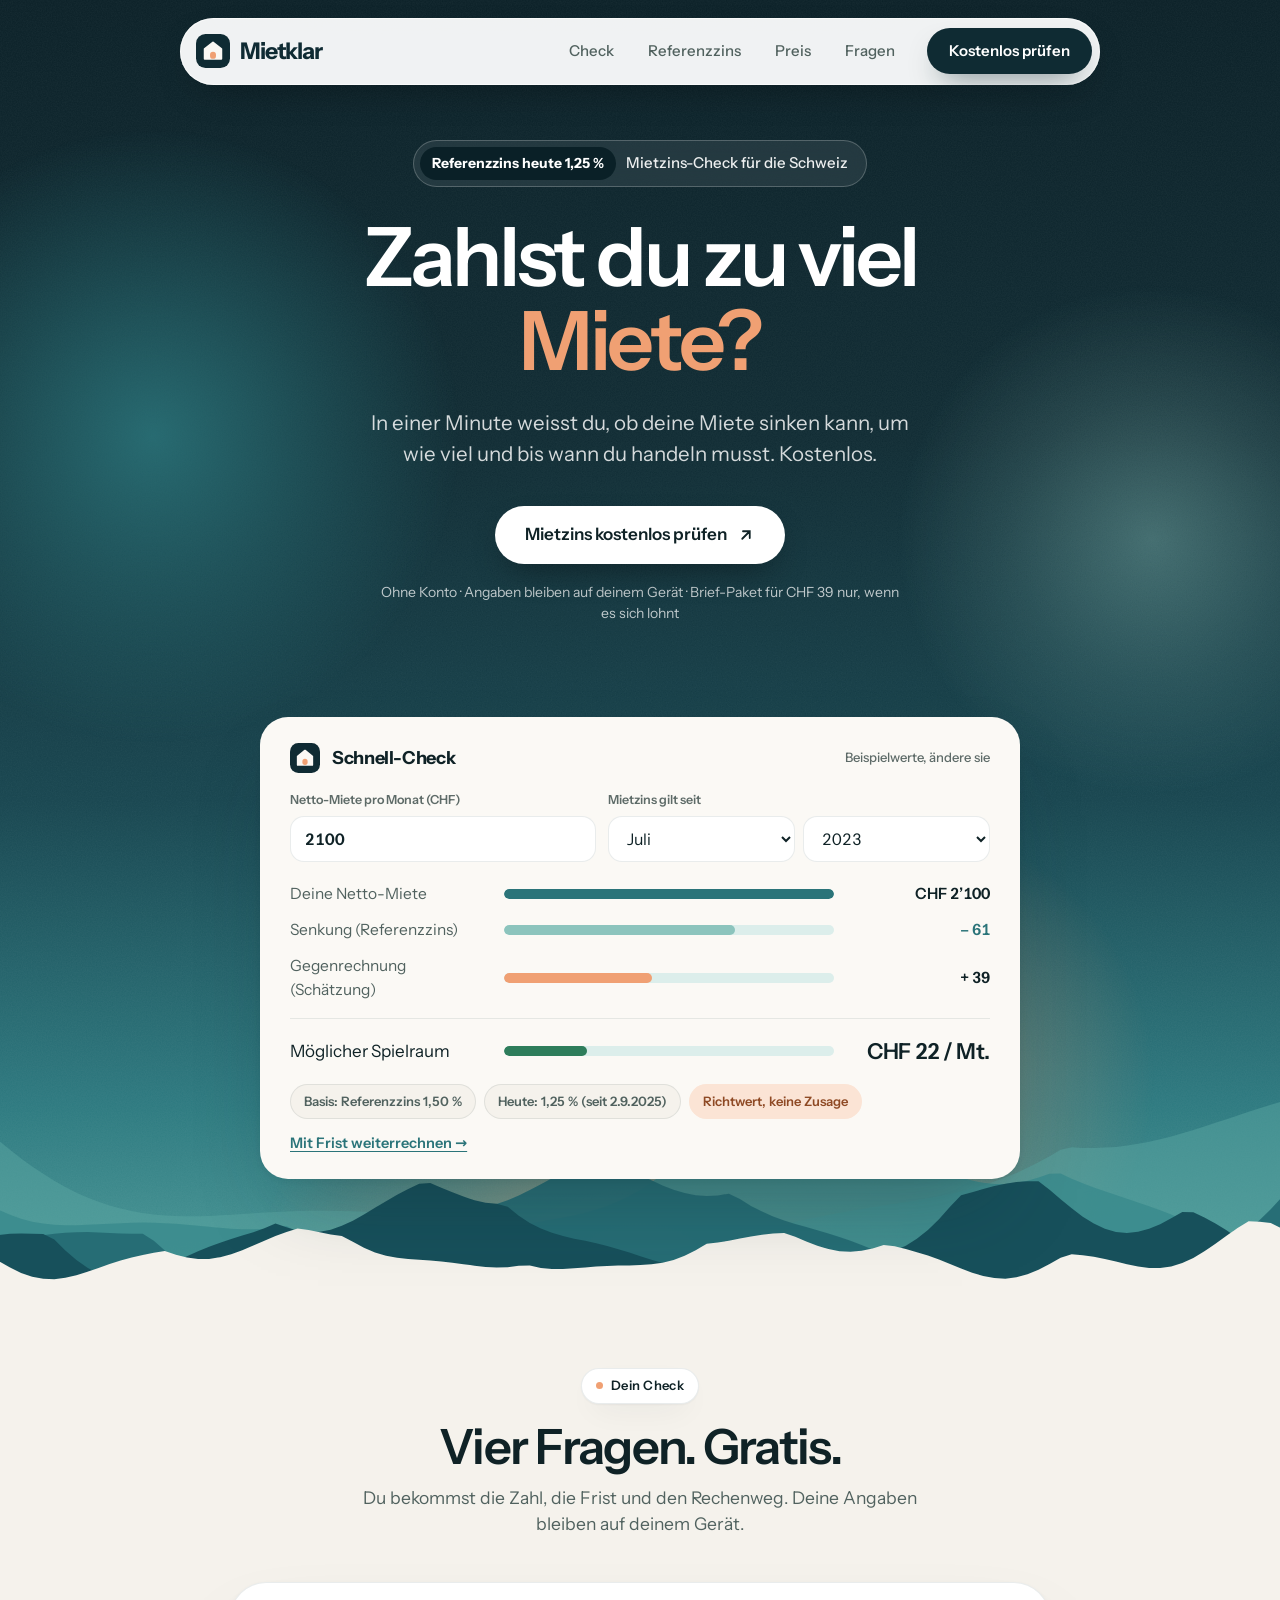
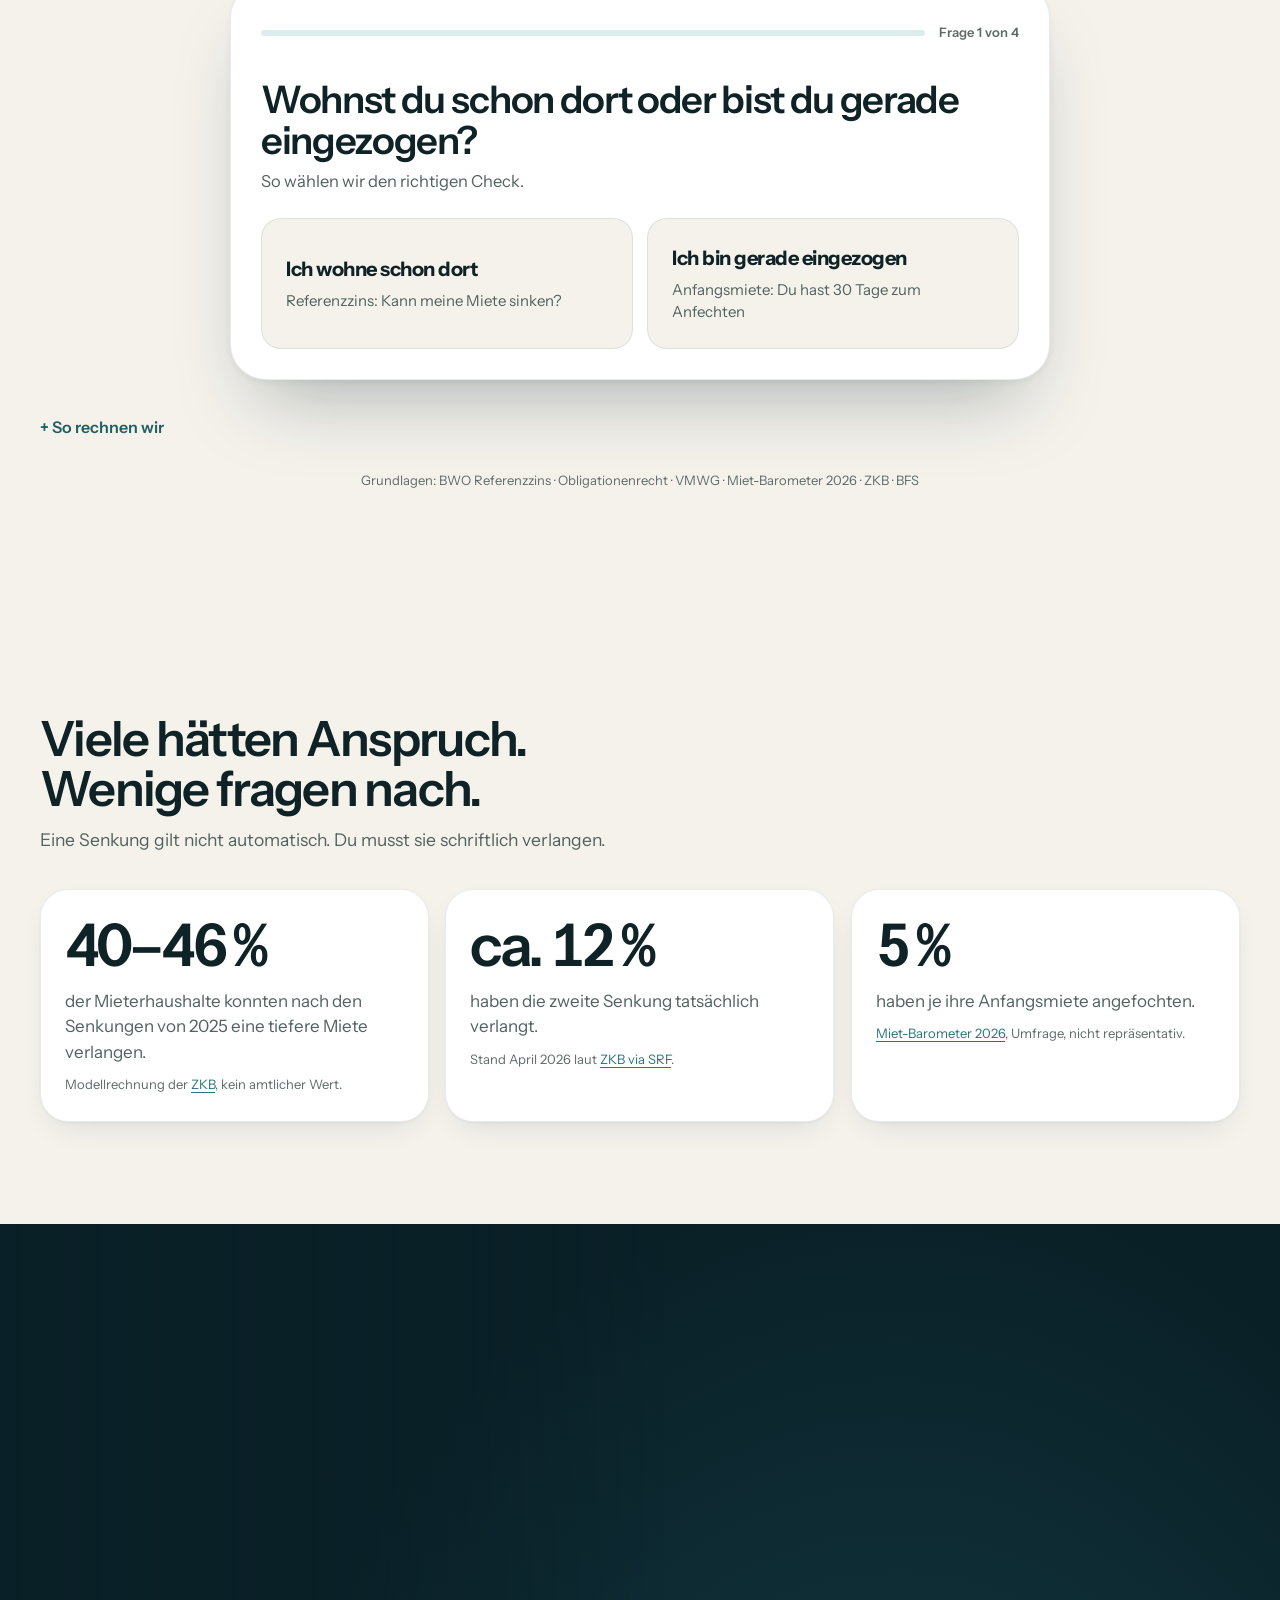
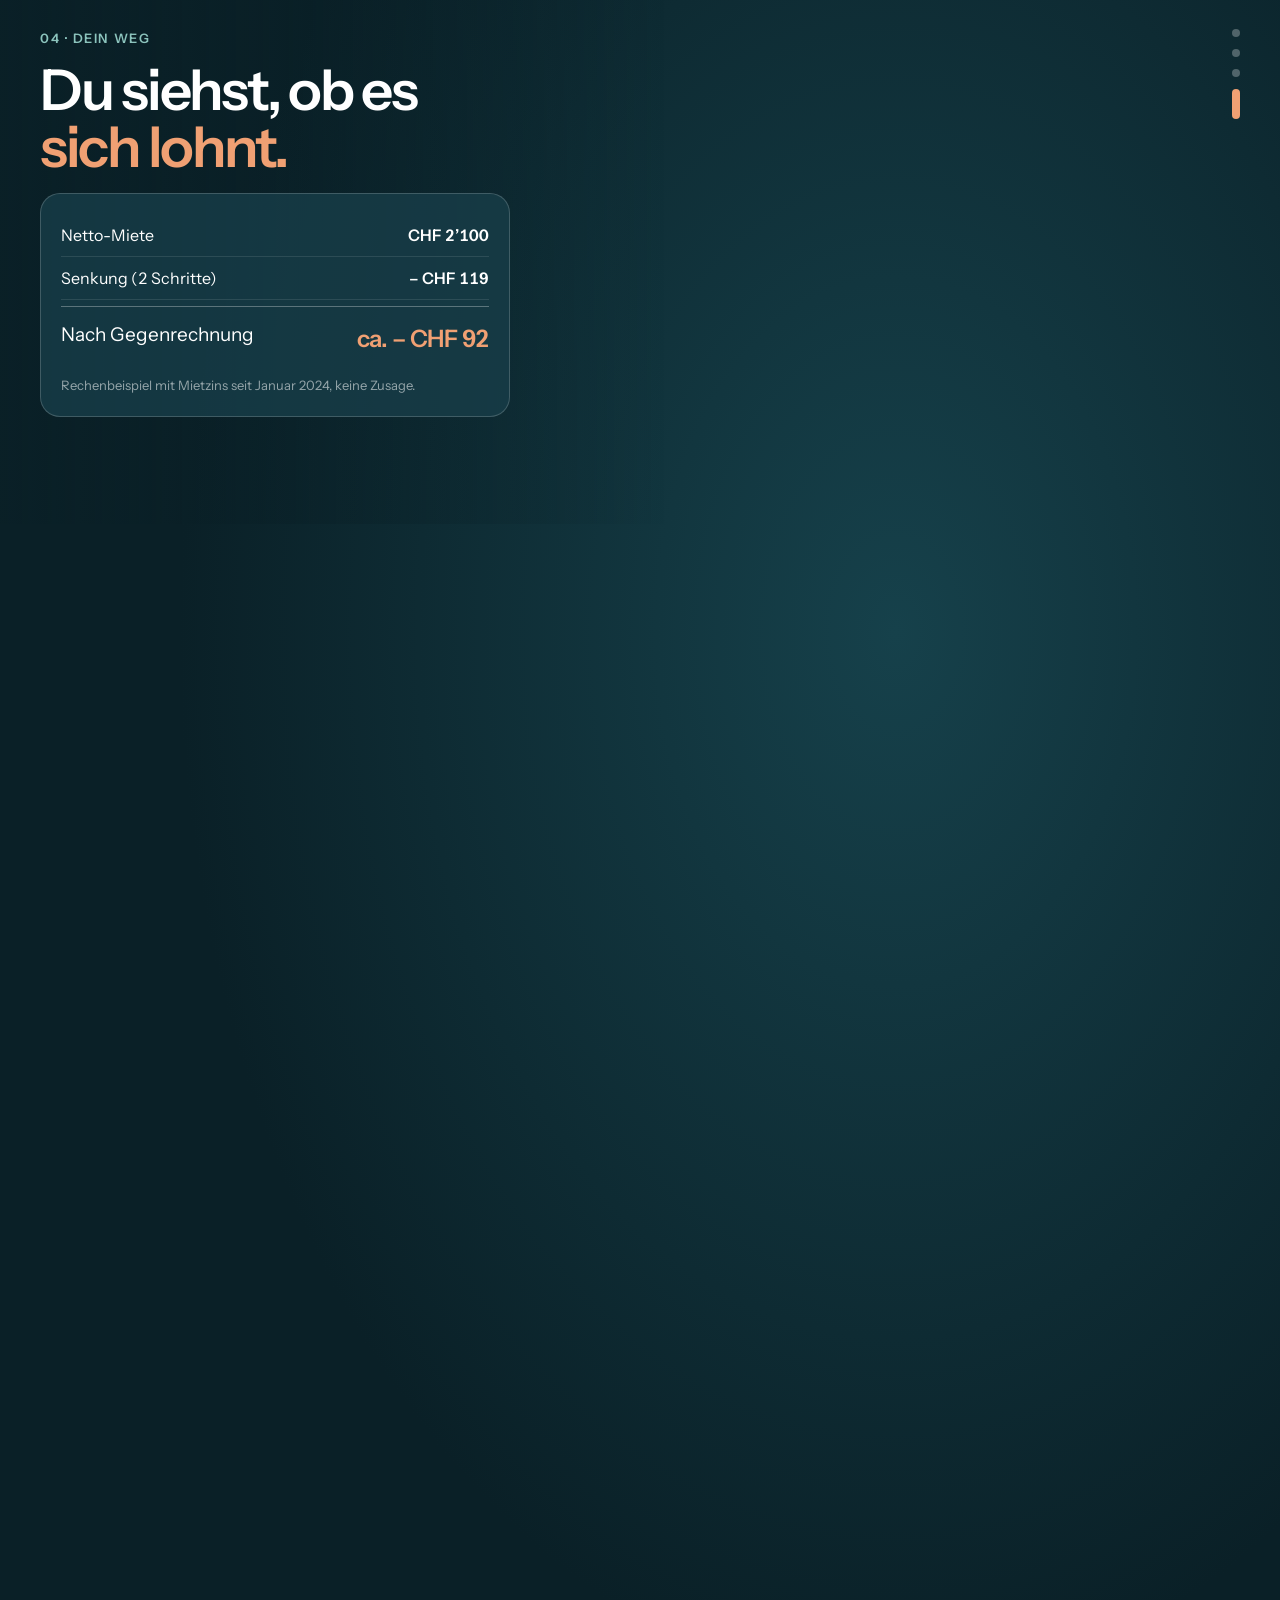
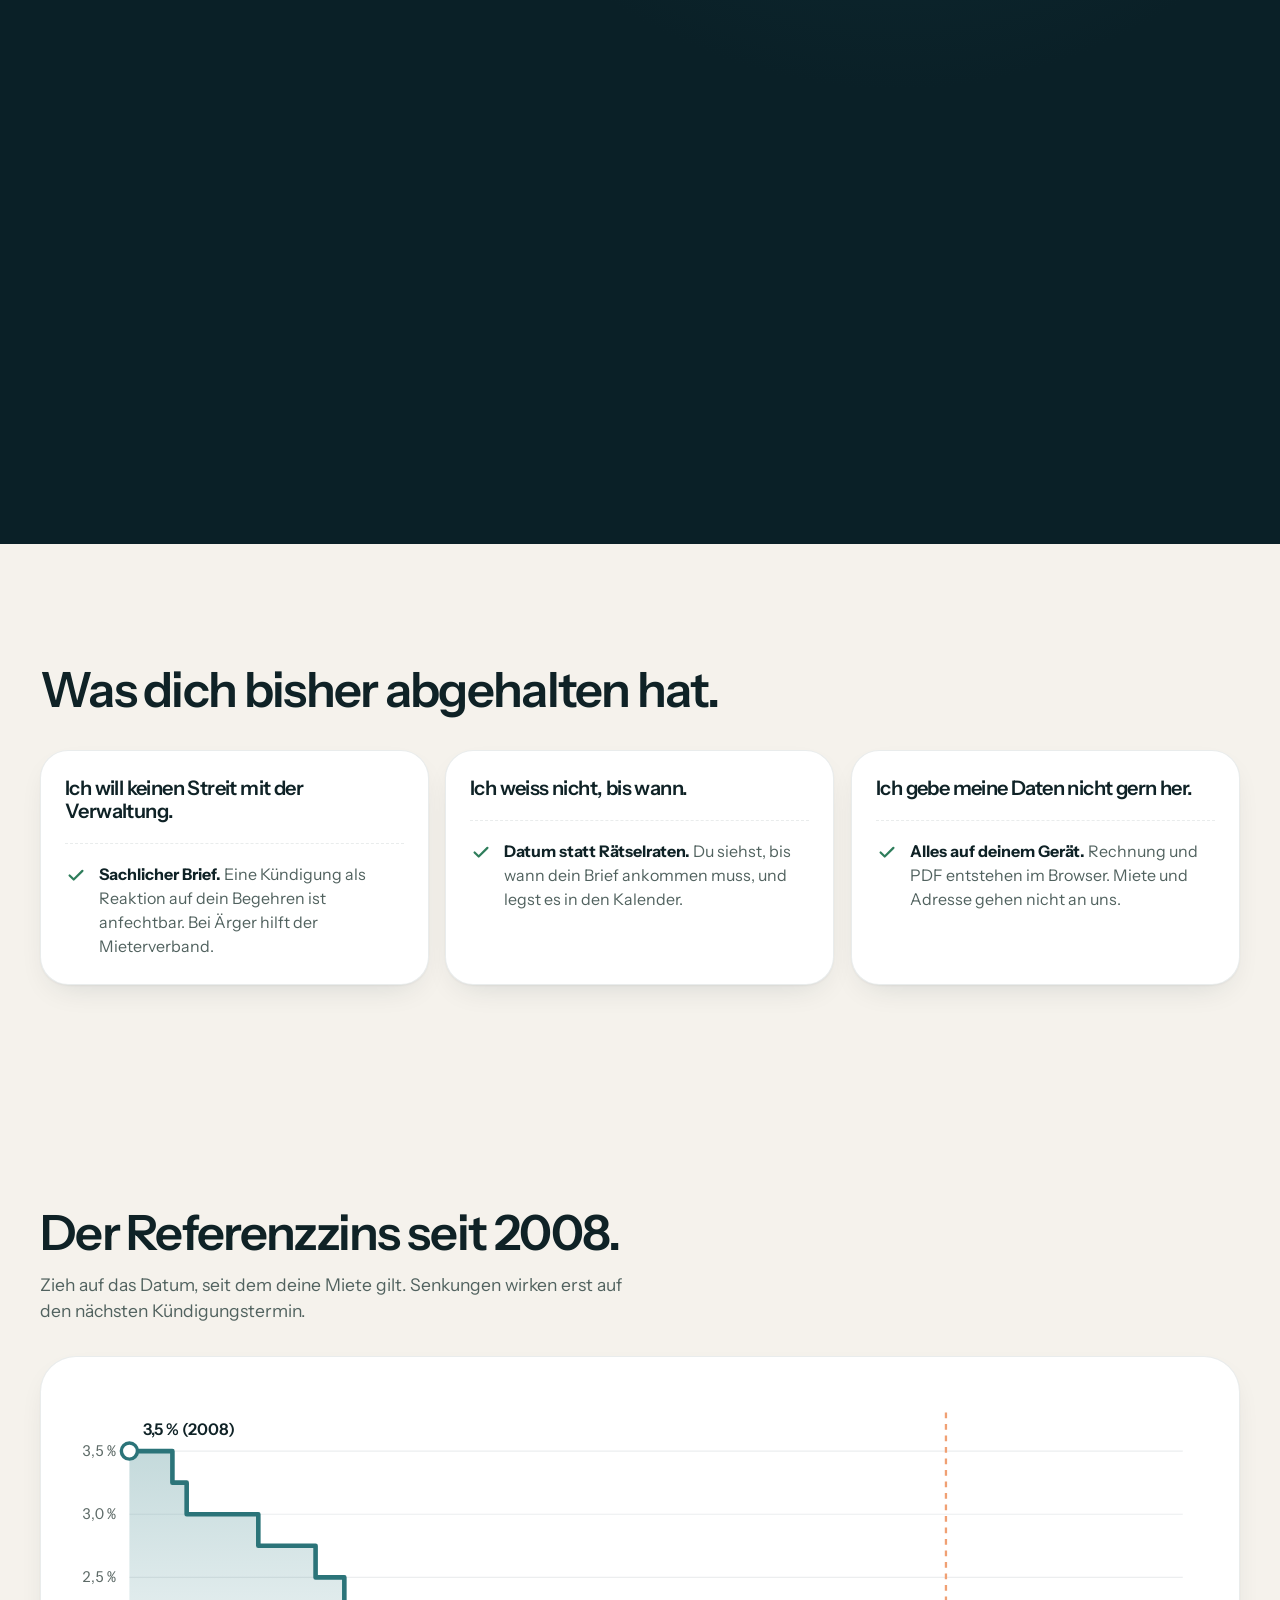
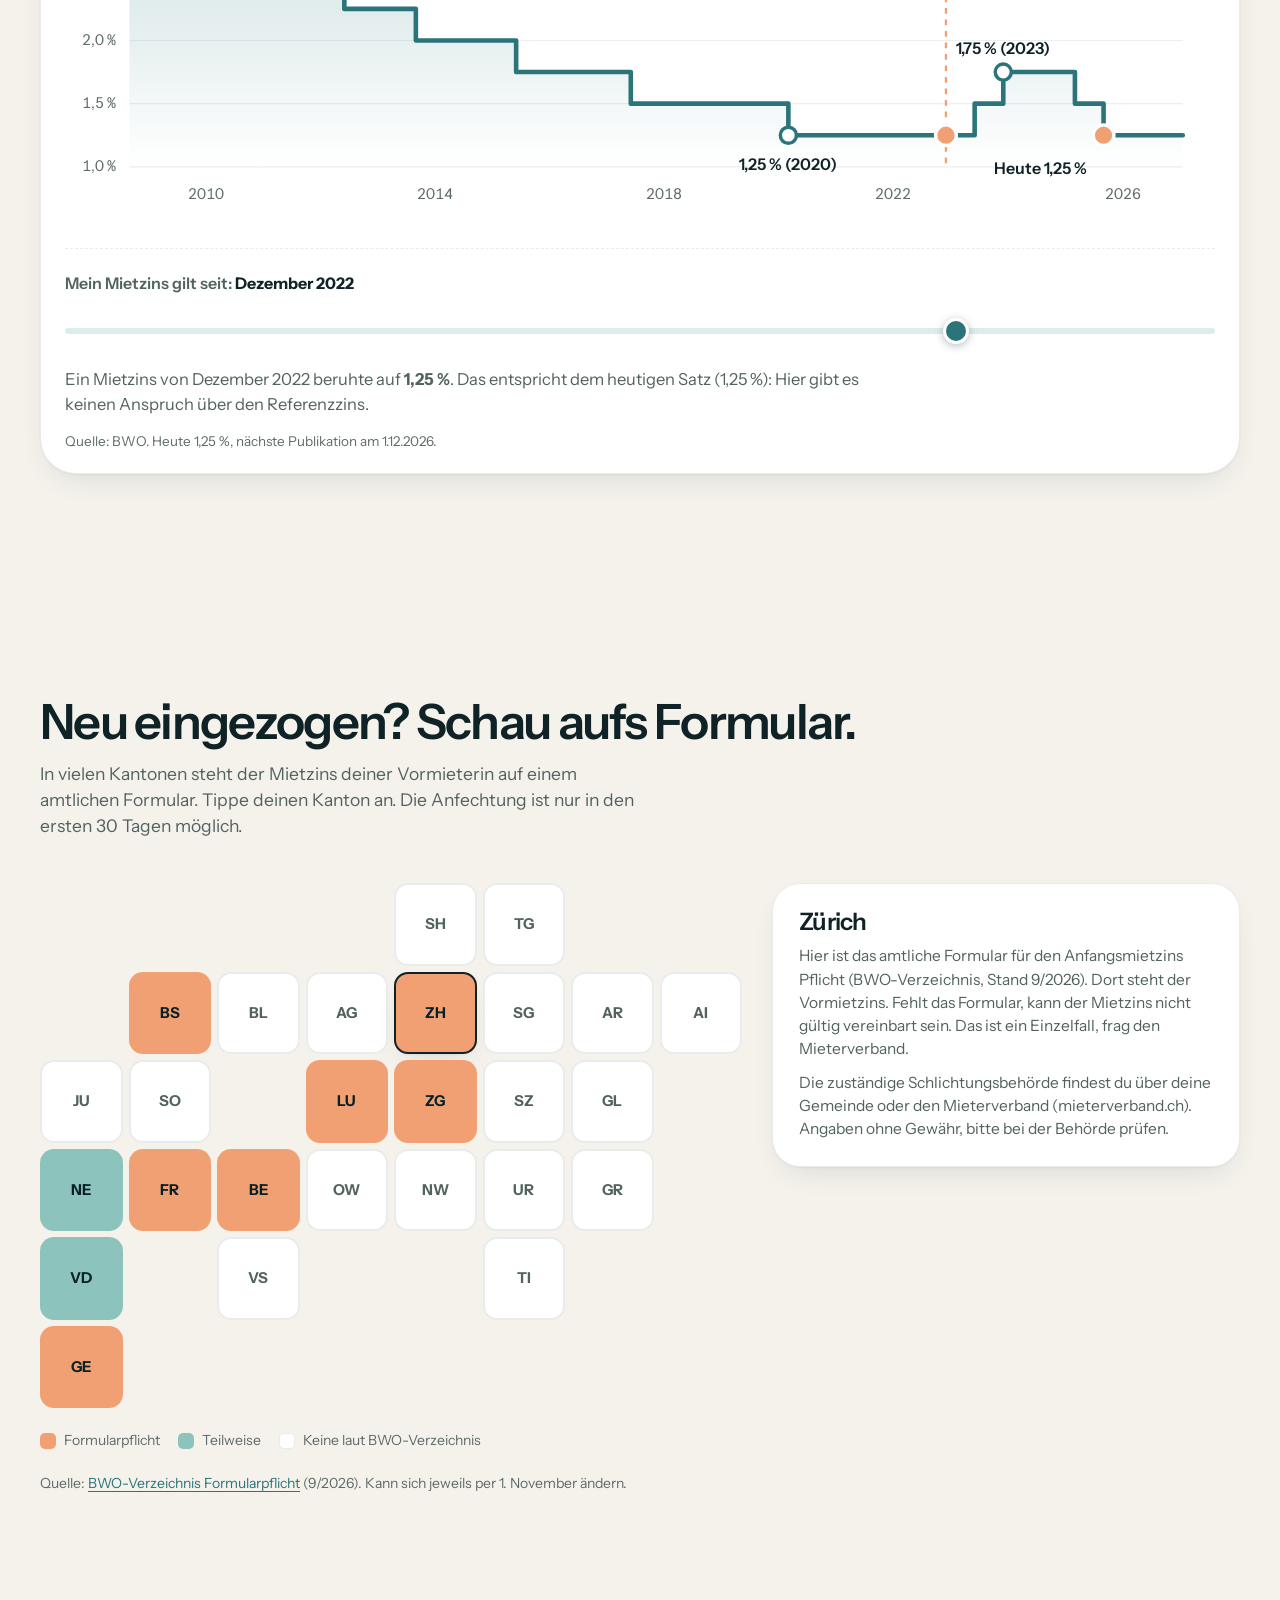
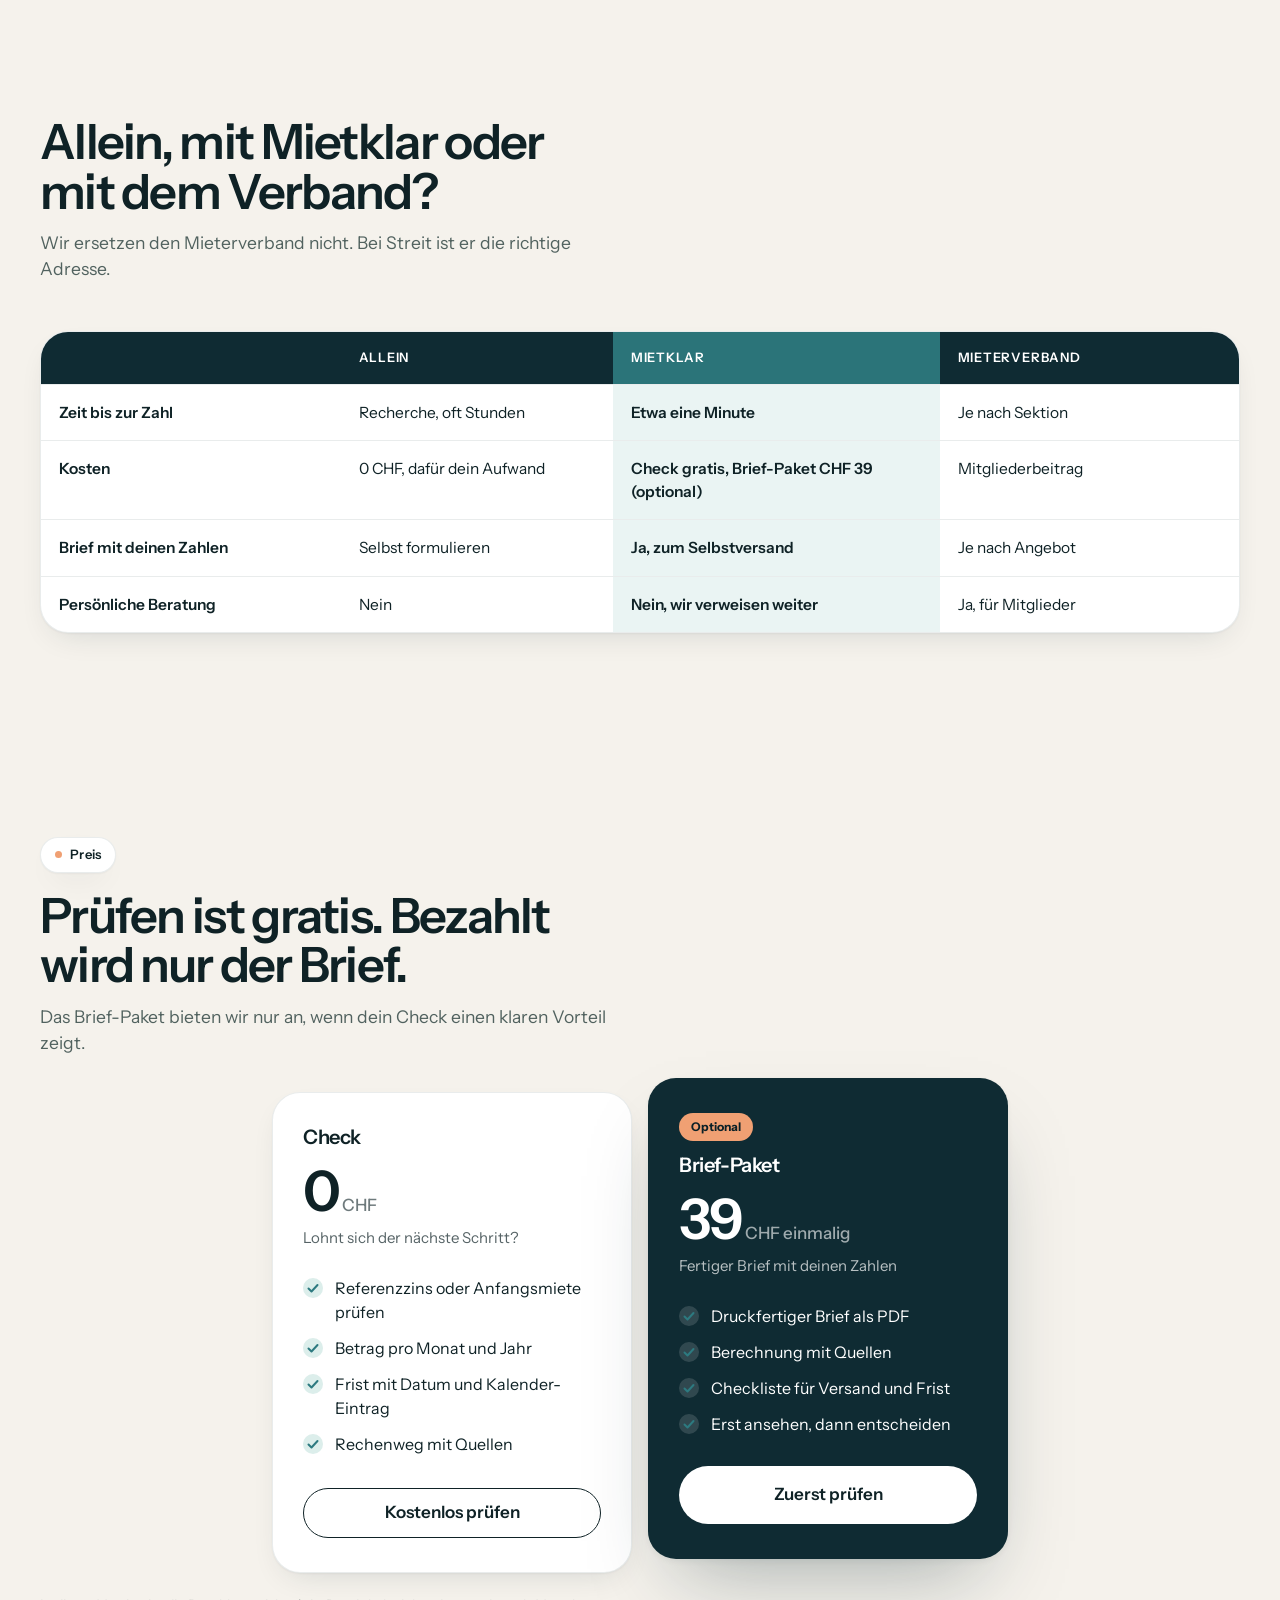
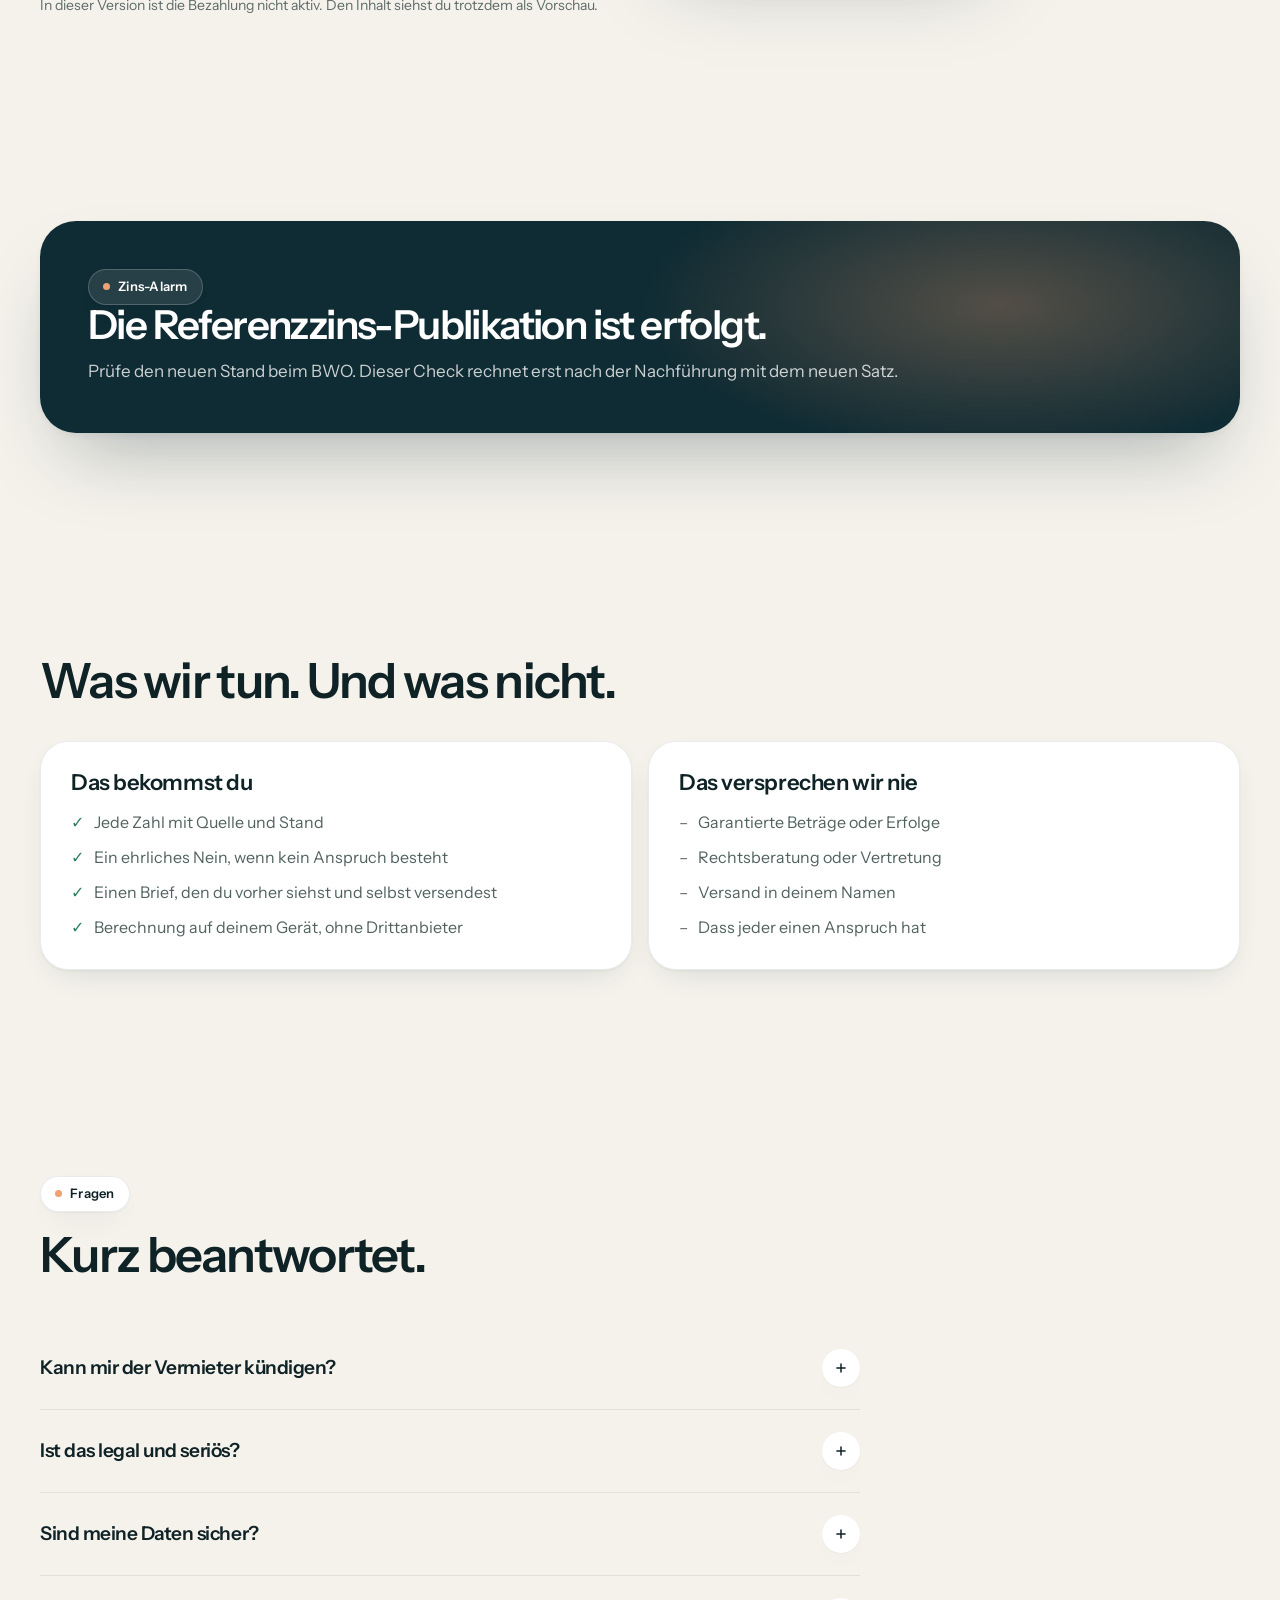
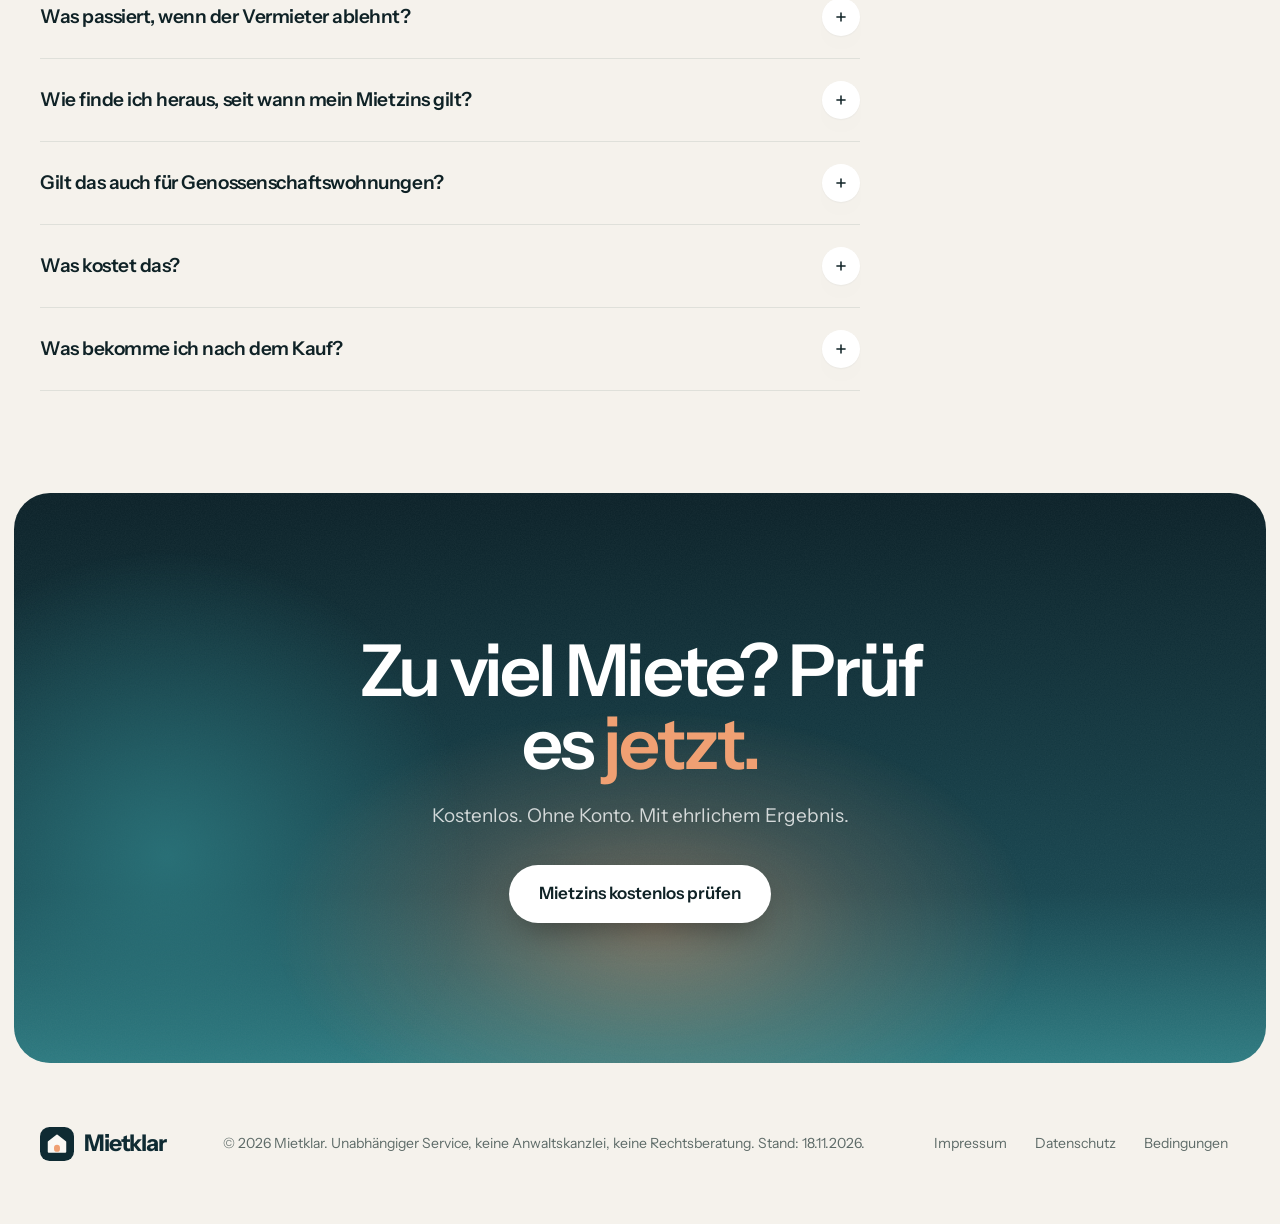
==== index.html @ a00e0dbb "Mietklar: Landingpage, Mietzins-Check und Brief-Paket (Sandbox) Öffentliche Vorschau über GitHub Pag" ====
<!doctype html>
<html lang="de-CH">
<head>
<meta charset="utf-8">
<meta name="viewport" content="width=device-width, initial-scale=1">
<title>Mietklar. Zahlst du zu viel Miete?</title>
<meta name="description" content="Mietklar prüft in Sekunden, ob du die Anfangsmiete anfechten oder bei sinkendem Referenzzins eine Senkung verlangen kannst. Mit gesetzlicher Frist, offenem Rechenweg und Briefvorlage. Ohne Konto, im Browser gerechnet.">
<meta name="theme-color" content="#0C242B">
<meta http-equiv="Content-Security-Policy" content="default-src 'self'; script-src 'self' 'unsafe-inline'; style-src 'self' 'unsafe-inline'; font-src 'self'; img-src 'self' data: blob:; connect-src 'self'; base-uri 'none'; form-action 'self'; object-src 'none'">
<meta name="referrer" content="no-referrer">
<meta name="robots" content="noindex">
<!-- noindex bis Impressum und juristische Freigabe stehen (docs/launch-blocker.md) -->

<meta property="og:type" content="website">
<meta property="og:locale" content="de_CH">
<meta property="og:title" content="Mietklar. Zahlst du zu viel Miete?">
<meta property="og:description" content="Mietklar prüft in Sekunden, ob du die Anfangsmiete anfechten oder bei sinkendem Referenzzins eine Senkung verlangen kannst. Mit gesetzlicher Frist, offenem Rechenweg und Briefvorlage. Ohne Konto, im Browser gerechnet.">
<!-- TODO Gründer: og:image (1200x630 PNG), og:url und canonical setzen, sobald die Domain feststeht -->
<meta name="twitter:card" content="summary_large_image">
<meta name="twitter:title" content="Mietklar. Zahlst du zu viel Miete?">
<meta name="twitter:description" content="Mietklar prüft in Sekunden, ob du die Anfangsmiete anfechten oder bei sinkendem Referenzzins eine Senkung verlangen kannst. Mit gesetzlicher Frist, offenem Rechenweg und Briefvorlage. Ohne Konto, im Browser gerechnet.">
<script type="application/ld+json">[{"@context": "https://schema.org", "@type": "FAQPage", "inLanguage": "de-CH", "mainEntity": [{"@type": "Question", "name": "Kann mir der Vermieter kündigen?", "acceptedAnswer": {"@type": "Answer", "text": "Eine Kündigung, weil du berechtigte Ansprüche geltend machst, ist anfechtbar (Art. 271a OR), und zwar innert 30 Tagen bei der Schlichtungsbehörde. Ganz ausschliessen kann das niemand. Wenn du unsicher bist, hilft der Mieterverband."}}, {"@type": "Question", "name": "Ist das legal und seriös?", "acceptedAnswer": {"@type": "Answer", "text": "Wir geben Information, Rechenhilfe und Briefvorlagen. Wir vertreten niemanden, versenden nichts und prüfen keinen Einzelfall. Das ist keine Rechtsberatung. Alle Werte sind Schätzungen, bei wichtigen Schritten hilft der Mieterverband oder ein Anwalt."}}, {"@type": "Question", "name": "Sind meine Daten sicher?", "acceptedAnswer": {"@type": "Answer", "text": "Die Berechnung und das PDF entstehen in deinem Browser. Miete, Daten und Adressen werden nicht an uns gesendet. Schrift und Skripte kommen von unserem eigenen Server, nicht von Drittanbietern. Beim Kauf erhält der Zahlungsanbieter nur Bestellnummer, Betrag und Produktname. Details stehen in der Datenschutzerklärung."}}, {"@type": "Question", "name": "Was passiert, wenn der Vermieter ablehnt?", "acceptedAnswer": {"@type": "Answer", "text": "Bei der Anfangsmiete rufst du innert 30 Tagen nach Mietantritt die Schlichtungsbehörde an. Beim Referenzzins hat der Vermieter 30 Tage zur Antwort. Lehnt er ab, stimmt er nur teilweise zu oder antwortet er nicht, hast du danach 30 Tage Zeit für die Schlichtungsbehörde (Art. 270a OR), insgesamt spätestens etwa 60 Tage ab Versand."}}, {"@type": "Question", "name": "Wie finde ich heraus, seit wann mein Mietzins gilt?", "acceptedAnswer": {"@type": "Answer", "text": "Im Mietvertrag steht der Mietbeginn. Wurde der Mietzins später geändert, zählt das Datum der Mitteilung über die Änderung. In ZH, BE, BS, ZG, LU, FR und GE steht der Anfangsmietzins auf dem amtlichen Formular. Die Verwaltung muss dir die letzte Änderung nennen können."}}, {"@type": "Question", "name": "Gilt das auch für Genossenschaftswohnungen?", "acceptedAnswer": {"@type": "Answer", "text": "Oft nicht. Bei Genossenschaften und gemeinnützigen Wohnungen gilt häufig die Kostenmiete, der Referenzzins-Mechanismus greift dort meist nicht. Prüfe Statuten und Mietvertrag."}}, {"@type": "Question", "name": "Was kostet das?", "acceptedAnswer": {"@type": "Answer", "text": "Der Check mit Betrag und Frist ist gratis. Das Brief-Paket kostet 39 CHF einmalig: druckfertiger Brief mit deinen Angaben, Berechnung und Checkliste als PDF. Wir bieten es nur an, wenn sich der Brief für dich lohnt, und du siehst den Inhalt vor dem Kauf."}}, {"@type": "Question", "name": "Was bekomme ich nach dem Kauf?", "acceptedAnswer": {"@type": "Answer", "text": "Ein PDF mit drei A4-Seiten: den druckfertigen Brief mit deinen Angaben, eine Berechnungsübersicht mit Quellen und eine Versand- und Fristencheckliste. Du kannst es sofort und später erneut herunterladen."}}]}, {"@context": "https://schema.org", "@type": "WebApplication", "name": "Mietklar", "applicationCategory": "UtilitiesApplication", "operatingSystem": "Web", "inLanguage": "de-CH", "description": "Mietklar prüft in Sekunden, ob du die Anfangsmiete anfechten oder bei sinkendem Referenzzins eine Senkung verlangen kannst. Mit gesetzlicher Frist, offenem Rechenweg und Briefvorlage. Ohne Konto, im Browser gerechnet.", "offers": [{"@type": "Offer", "name": "Mietzins-Check", "price": "0", "priceCurrency": "CHF"}, {"@type": "Offer", "name": "Brief-Paket (PDF)", "price": "39", "priceCurrency": "CHF"}]}, {"@context": "https://schema.org", "@type": "Organization", "name": "Mietklar"}]</script>
<link rel="preload" href="vendor/fonts/instrument-sans-latin-600-normal.woff2" as="font" type="font/woff2" crossorigin>
<link rel="icon" href="data:image/svg+xml,%3Csvg xmlns='http://www.w3.org/2000/svg' viewBox='0 0 160 160'%3E%3Crect width='160' height='160' rx='45' fill='%230F2B33'/%3E%3Cpath d='M80 40 L119 71 V117 H41 V71 Z' fill='%23FAF8F4' stroke='%23FAF8F4' stroke-width='9' stroke-linejoin='round'/%3E%3Crect x='66' y='84' width='28' height='33' rx='14' fill='%23F0A073'/%3E%3C/svg%3E">
<style>
@font-face{font-family:'Instrument Sans';font-style:normal;font-display:swap;font-weight:400;src:url(vendor/fonts/instrument-sans-latin-400-normal.woff2) format('woff2');unicode-range:U+0000-00FF,U+0131,U+0152-0153,U+02BB-02BC,U+02C6,U+02DA,U+02DC,U+0304,U+0308,U+0329,U+2000-206F,U+20AC,U+2122,U+2191,U+2193,U+2212,U+2215,U+FEFF,U+FFFD}
@font-face{font-family:'Instrument Sans';font-style:normal;font-display:swap;font-weight:400;src:url(vendor/fonts/instrument-sans-latin-ext-400-normal.woff2) format('woff2');unicode-range:U+0100-02BA,U+02BD-02C5,U+02C7-02CC,U+02CE-02D7,U+02DD-02FF,U+0304,U+0308,U+0329,U+1D00-1DBF,U+1E00-1E9F,U+1EF2-1EFF,U+2020,U+20A0-20AB,U+20AD-20C0,U+2113,U+2C60-2C7F,U+A720-A7FF}
@font-face{font-family:'Instrument Sans';font-style:normal;font-display:swap;font-weight:500;src:url(vendor/fonts/instrument-sans-latin-500-normal.woff2) format('woff2');unicode-range:U+0000-00FF,U+0131,U+0152-0153,U+02BB-02BC,U+02C6,U+02DA,U+02DC,U+0304,U+0308,U+0329,U+2000-206F,U+20AC,U+2122,U+2191,U+2193,U+2212,U+2215,U+FEFF,U+FFFD}
@font-face{font-family:'Instrument Sans';font-style:normal;font-display:swap;font-weight:500;src:url(vendor/fonts/instrument-sans-latin-ext-500-normal.woff2) format('woff2');unicode-range:U+0100-02BA,U+02BD-02C5,U+02C7-02CC,U+02CE-02D7,U+02DD-02FF,U+0304,U+0308,U+0329,U+1D00-1DBF,U+1E00-1E9F,U+1EF2-1EFF,U+2020,U+20A0-20AB,U+20AD-20C0,U+2113,U+2C60-2C7F,U+A720-A7FF}
@font-face{font-family:'Instrument Sans';font-style:normal;font-display:swap;font-weight:600;src:url(vendor/fonts/instrument-sans-latin-600-normal.woff2) format('woff2');unicode-range:U+0000-00FF,U+0131,U+0152-0153,U+02BB-02BC,U+02C6,U+02DA,U+02DC,U+0304,U+0308,U+0329,U+2000-206F,U+20AC,U+2122,U+2191,U+2193,U+2212,U+2215,U+FEFF,U+FFFD}
@font-face{font-family:'Instrument Sans';font-style:normal;font-display:swap;font-weight:600;src:url(vendor/fonts/instrument-sans-latin-ext-600-normal.woff2) format('woff2');unicode-range:U+0100-02BA,U+02BD-02C5,U+02C7-02CC,U+02CE-02D7,U+02DD-02FF,U+0304,U+0308,U+0329,U+1D00-1DBF,U+1E00-1E9F,U+1EF2-1EFF,U+2020,U+20A0-20AB,U+20AD-20C0,U+2113,U+2C60-2C7F,U+A720-A7FF}
@font-face{font-family:'Instrument Sans';font-style:normal;font-display:swap;font-weight:700;src:url(vendor/fonts/instrument-sans-latin-700-normal.woff2) format('woff2');unicode-range:U+0000-00FF,U+0131,U+0152-0153,U+02BB-02BC,U+02C6,U+02DA,U+02DC,U+0304,U+0308,U+0329,U+2000-206F,U+20AC,U+2122,U+2191,U+2193,U+2212,U+2215,U+FEFF,U+FFFD}
@font-face{font-family:'Instrument Sans';font-style:normal;font-display:swap;font-weight:700;src:url(vendor/fonts/instrument-sans-latin-ext-700-normal.woff2) format('woff2');unicode-range:U+0100-02BA,U+02BD-02C5,U+02C7-02CC,U+02CE-02D7,U+02DD-02FF,U+0304,U+0308,U+0329,U+1D00-1DBF,U+1E00-1E9F,U+1EF2-1EFF,U+2020,U+20A0-20AB,U+20AD-20C0,U+2113,U+2C60-2C7F,U+A720-A7FF}

/* ==========================================================
   Mietklar. Identity: «Alpine Dawn» (ruhig, warm, präzise)
   Palette: Fjord (Tiefe) · Seeglas (Vertrauen) · Aprikose (Wärme) · Papier (Ruhe)
   Bewegung: langsame Ease-Kurven, nie linear, nie hektisch
   ========================================================== */
:root{
  --noise:url("data:image/svg+xml;utf8,<svg xmlns='http://www.w3.org/2000/svg' width='220' height='220'><filter id='n'><feTurbulence type='fractalNoise' baseFrequency='.8' numOctaves='2' stitchTiles='stitch'/><feColorMatrix values='0 0 0 0 1  0 0 0 0 1  0 0 0 0 1  0 0 0 .05 0'/></filter><rect width='100%' height='100%' filter='url(%23n)'/></svg>");
  --night:#0A2027; --fjord:#0F2B33; --deep:#173F49; --lake:#2D7A80; --glass:#8CC4BD; --glass-soft:#DCEEEB;
  --apricot:#F0A073; --apricot-soft:#FBE4D5;
  --paper:#F5F2EC; --cloud:#FBF9F5; --card:#FFFFFF;
  --ink:#0F2226; --ink-2:#51625F; --ink-3:#8A9794; --line:rgba(15,43,51,.09);
  --ok:#3F9A73;
  --ease:cubic-bezier(.22,1,.36,1); --ease-io:cubic-bezier(.65,0,.35,1); --spring:cubic-bezier(.34,1.4,.64,1);
  --r-xl:36px; --r-lg:28px; --r-md:20px; --r-sm:14px;
  --sh-1:0 1px 2px rgba(15,43,51,.05),0 12px 32px -14px rgba(15,43,51,.16);
  --sh-2:0 2px 6px rgba(15,43,51,.06),0 40px 80px -30px rgba(15,43,51,.35);
}
*{box-sizing:border-box;margin:0;padding:0}
html{scroll-behavior:smooth;-webkit-text-size-adjust:100%}
body{font-family:"Instrument Sans",system-ui,-apple-system,sans-serif;background:var(--paper);color:var(--ink);line-height:1.5;-webkit-font-smoothing:antialiased;overflow-x:hidden}
h1,h2,h3{letter-spacing:-.04em;line-height:1.02;font-weight:600}
em{font-style:normal;font-weight:inherit;letter-spacing:inherit;color:var(--lake)}
.hero em,.story em,.final em{color:var(--apricot)}
a{color:inherit;text-decoration:none} button{font:inherit;color:inherit;background:none;border:0;cursor:pointer}
svg{display:block}
.wrap{width:min(1200px,100% - 40px);margin-inline:auto}
:focus-visible{outline:2.5px solid var(--apricot);outline-offset:3px;border-radius:12px}
.sr{position:absolute;width:1px;height:1px;overflow:hidden;clip:rect(0 0 0 0);white-space:nowrap}
.tag{display:inline-flex;align-items:center;gap:8px;font-size:13px;font-weight:600;letter-spacing:.02em;padding:7px 14px;border-radius:999px;background:var(--card);box-shadow:var(--sh-1);border:1px solid var(--line)}
.tag i{width:7px;height:7px;border-radius:50%;background:var(--apricot);display:block}

/* Fortschrittslinie (ruhige Orientierung) */
.prog{will-change:transform;position:fixed;top:0;left:0;height:2px;width:100%;transform-origin:0 50%;transform:scaleX(0);background:linear-gradient(90deg,var(--glass),var(--apricot));z-index:90}

/* ---------- Buttons (Fitts: gross · Squash beim Drücken) ---------- */
.btn{position:relative;display:inline-flex;align-items:center;justify-content:center;gap:10px;height:58px;padding:0 30px;border-radius:999px;font-weight:600;font-size:17px;white-space:nowrap;transition:transform .18s var(--ease),background .25s,box-shadow .4s var(--ease),color .25s;will-change:transform}
.btn:active{transform:scale(.95,.92)!important}
.btn-light{background:#fff;color:var(--ink);box-shadow:0 14px 34px -12px rgba(0,0,0,.45)}
.btn-light:hover{box-shadow:0 22px 44px -14px rgba(0,0,0,.55)}
.btn-glass{background:rgba(255,255,255,.1);color:#fff;border:1px solid rgba(255,255,255,.28);backdrop-filter:blur(14px);-webkit-backdrop-filter:blur(14px)}
.btn-glass:hover{background:rgba(255,255,255,.18)}
.btn-dark{background:var(--fjord);color:#fff;box-shadow:0 14px 30px -14px rgba(15,43,51,.7)}
.btn-dark:hover{background:var(--night)}
.btn-line{border:1.5px solid var(--ink);height:50px;padding:0 24px}
.btn-line:hover{background:rgba(15,34,38,.05)}
.btn .arr{transition:transform .5s var(--ease)}
.btn:hover .arr{transform:translate(3px,-3px)}

/* ---------- Navigation (schwebende Pille) ---------- */
.pill.hide{transform:translate(-50%,-140%)!important}
.pill{will-change:transform;position:fixed;top:18px;left:50%;transform:translateX(-50%);z-index:80;display:flex;align-items:center;gap:6px;padding:8px 8px 8px 16px;border-radius:999px;background:rgba(251,249,245,.82);backdrop-filter:blur(18px) saturate(1.4);-webkit-backdrop-filter:blur(18px) saturate(1.4);box-shadow:0 14px 40px -18px rgba(0,0,0,.45),inset 0 0 0 1px rgba(255,255,255,.6);transition:transform .6s var(--ease),opacity .6s;width:min(920px,100% - 28px)}
.logo{display:flex;align-items:center;gap:10px;color:var(--fjord)}
.logo .mk{width:34px;height:34px}.logo .wd{height:21px;width:auto}
.pill nav{display:flex;gap:2px;margin-left:auto;margin-right:10px}
.pill nav a{padding:11px 16px;border-radius:999px;font-size:15px;font-weight:500;color:var(--ink-2);transition:background .25s,color .25s}
.pill nav a:hover{background:rgba(15,43,51,.06);color:var(--ink)}
.pill .btn{height:46px;padding:0 22px;font-size:15px}

/* ---------- Hero ---------- */
.hero{position:relative;min-height:calc(800px + clamp(560px,54vw,720px));background:var(--noise),linear-gradient(180deg,#0A2027 0%,#0F2B33 34%,#17454F 62%,#2D7A80 86%,#4C9A98 100%);color:#fff;overflow:hidden;isolation:isolate}
.sky{position:absolute;inset:0;z-index:-2;overflow:hidden}
.orb{position:absolute;border-radius:50%;will-change:transform;backface-visibility:hidden;contain:strict}
.sky.paused .orb,.scrolling .orb{animation-play-state:paused}
.orb.o1{width:48vw;height:48vw;left:-12vw;top:10%;background:radial-gradient(closest-side,rgba(45,122,128,.8),rgba(45,122,128,.35) 55%,rgba(45,122,128,0));animation:drift 22s ease-in-out infinite alternate}
.orb.o2{width:40vw;height:40vw;right:-10vw;top:22%;background:radial-gradient(closest-side,rgba(140,196,189,.4),rgba(140,196,189,.16) 55%,rgba(140,196,189,0));animation:drift 28s ease-in-out infinite alternate-reverse}
.orb.o3{width:60vw;height:34vw;left:20vw;bottom:-14%;background:radial-gradient(closest-side,rgba(240,160,115,.55),rgba(240,160,115,.2) 55%,rgba(240,160,115,0));animation:drift 26s ease-in-out infinite alternate}
@keyframes drift{from{transform:translate3d(-3vw,0,0) scale(1)}to{transform:translate3d(4vw,-3vh,0) scale(1.12)}}
.glow{position:absolute;left:0;top:0;width:720px;height:720px;margin:-360px 0 0 -360px;z-index:-1;pointer-events:none;background:radial-gradient(closest-side,rgba(255,255,255,.1),rgba(255,255,255,0));will-change:transform}
.grain{display:none}
.hero-in{position:relative;z-index:3;text-align:center;padding:168px 0 0;display:flex;flex-direction:column;align-items:center}
.eyebrow-pill{display:inline-flex;align-items:center;gap:10px;padding:6px 18px 6px 6px;border-radius:999px;background:rgba(255,255,255,.08);border:1px solid rgba(255,255,255,.22);backdrop-filter:blur(10px);-webkit-backdrop-filter:blur(10px);font-size:15px;font-weight:500;color:rgba(255,255,255,.92)}
.eyebrow-pill b{background:var(--night);color:#fff;border-radius:999px;padding:6px 12px;font-size:14px}
.hero h1{margin-top:28px;font-size:clamp(46px,7.6vw,108px);max-width:14ch}
.hero h1 .ln{display:block}
.sub{margin-top:26px;max-width:640px;font-size:clamp(17px,1.6vw,21px);color:rgba(255,255,255,.82)}
.cta-row{margin-top:36px;display:flex;gap:12px;flex-wrap:wrap;justify-content:center}
.micro{margin-top:18px;font-size:14px;color:rgba(255,255,255,.6)}
/* ---------- Hero-Szene: Alpen-Schichten + Plan-Vorschau ---------- */
.scene{position:absolute;left:0;right:0;bottom:0;height:clamp(560px,54vw,720px);z-index:1;pointer-events:none;overflow:hidden}
.scene .ridges{position:absolute;inset:0}
.ridge{position:absolute;left:-3%;bottom:-1px;width:106%;height:80%;will-change:transform}
.sun{position:absolute;left:63%;bottom:38%;width:clamp(120px,14vw,200px);aspect-ratio:1;border-radius:50%;background:radial-gradient(circle at 38% 38%,#FFE3CF,#F0A073 62%,#E5895A);will-change:transform}
.sun::after{content:"";position:absolute;inset:-95%;border-radius:50%;background:radial-gradient(closest-side,rgba(240,160,115,.5),rgba(240,160,115,.18) 55%,rgba(240,160,115,0));z-index:-1}
.preview{position:absolute;left:50%;bottom:clamp(64px,9vw,112px);transform:translateX(-50%);width:min(760px,calc(100% - 40px));padding:26px 30px 24px;border-radius:var(--r-lg);background:var(--cloud);color:var(--ink);box-shadow:var(--sh-2);pointer-events:auto;z-index:3}
.pv-head{display:flex;align-items:center;gap:12px}
.pv-head .mk{width:30px;height:30px}
.pv-head b{font-size:18px;letter-spacing:-.02em}
.pv-head small{margin-left:auto;font-size:13px;color:var(--ink-3);font-weight:500}
.pv-rows{margin-top:20px;display:grid;gap:13px}
.pv-row{display:grid;grid-template-columns:196px 1fr 138px;gap:18px;align-items:center;font-size:15.5px;color:var(--ink-2)}
.pv-row b{text-align:right;color:var(--ink);font-weight:600;font-variant-numeric:tabular-nums}
.pv-bar{height:10px;border-radius:999px;background:var(--glass-soft);overflow:hidden}
.pv-bar i{display:block;height:100%;width:0;border-radius:inherit;background:var(--lake);transition:width 1.8s var(--ease)}
.loaded .pv-bar i{width:var(--w)}
.pv-row:nth-child(2) .pv-bar i{transition-delay:.35s}.pv-row:nth-child(3) .pv-bar i{transition-delay:.6s}.pv-row:nth-child(4) .pv-bar i{transition-delay:.95s}
.pv-row.minus .pv-bar i{background:var(--glass)}
.pv-row.total{margin-top:4px;padding-top:16px;border-top:1px solid var(--line);font-size:17px;color:var(--ink)}
.pv-row.total .pv-bar i{background:var(--apricot)}
.pv-row.total b{font-size:22px;letter-spacing:-.02em}
.pv-foot{margin-top:16px;display:flex;flex-wrap:wrap;gap:8px}
.pv-foot span{padding:7px 13px;border-radius:999px;background:var(--paper);border:1px solid var(--line);font-size:13px;font-weight:600;color:var(--ink-2)}
.pv-foot .warn{background:var(--apricot-soft);border-color:transparent;color:#8F4A25}
@media (max-width:700px){
  .scene{position:relative;height:auto;margin-top:44px;padding:56px 0 100px}
  .preview{position:relative;left:auto;bottom:auto;transform:none;margin:0 auto;padding:20px 18px 18px}
  .ridge{height:62%}
  .sun{bottom:44%;left:58%}
  .pv-row{grid-template-columns:1fr auto;gap:7px 12px;font-size:15px}
  .pv-row .pv-bar{grid-column:1/-1;order:3}
  .pv-head small{display:none}
}

/* ---------- Abschnitte ---------- */
section{padding:clamp(84px,11vw,150px) 0}
.sec-head{max-width:860px}
.sec-head h2{font-size:clamp(38px,5.6vw,76px);margin-top:18px}
.sec-head p{margin-top:20px;font-size:19px;color:var(--ink-2);max-width:600px}
.reveal{opacity:0;transform:translateY(28px);filter:blur(10px);transition:opacity 1s var(--ease),transform 1s var(--ease),filter 1s var(--ease)}
.reveal.in{opacity:1;transform:none;filter:none}
.word{display:inline-block;opacity:0;filter:blur(12px);transform:translateY(.35em);transition:opacity .9s var(--ease),filter .9s var(--ease),transform .9s var(--ease)}
.in .word{opacity:1;filter:none;transform:none}
.wc{will-change:opacity,transform,filter}.wc .word{will-change:opacity,transform,filter}

/* Themen-Chips */
.chips{display:flex;flex-wrap:wrap;gap:10px;justify-content:center;margin-top:22px}
.chips span{padding:10px 18px;border-radius:999px;background:#fff;border:1px solid var(--line);font-weight:600;font-size:15px;color:var(--ink-2);box-shadow:var(--sh-1)}
.statement{padding:clamp(70px,9vw,120px) 0 20px;text-align:center}
.statement h2{font-size:clamp(36px,5.2vw,72px);max-width:17ch;margin:0 auto}
.statement .small{margin-top:24px;color:var(--ink-3);font-size:16px}

/* ---------- Scroll-Story: Globus zoomt in die Schweiz ---------- */
.story{position:relative;height:460vh;background:var(--night);color:#fff;padding:0}
.story-sticky{position:sticky;top:0;height:100vh;overflow:hidden}
.story canvas{position:absolute;inset:0;width:100%;height:100%;transform:translateZ(0)}
.cap{will-change:opacity,transform,filter}
.story::before{content:"";position:absolute;inset:0;background:radial-gradient(80% 60% at 70% 40%,#16414B 0%,#0A2027 70%);z-index:0}
.story-sticky::after{content:"";position:absolute;inset:0;pointer-events:none;background:linear-gradient(90deg,rgba(10,32,39,.78) 0%,rgba(10,32,39,0) 52%)}
.caps{position:absolute;left:max(20px,calc(50% - 600px));bottom:12vh;width:min(470px,calc(100% - 40px));z-index:3}
.cap{position:absolute;left:0;bottom:0;width:100%;opacity:0;transform:translateY(24px);filter:blur(8px);pointer-events:none;transition:opacity .8s var(--ease),transform .8s var(--ease),filter .8s var(--ease)}
.cap.on{opacity:1;transform:none;filter:none;pointer-events:auto}
.cap .step{font-size:13px;font-weight:600;letter-spacing:.12em;text-transform:uppercase;color:var(--glass)}
.cap h3{font-size:clamp(34px,4.4vw,58px);margin-top:12px}
.cap p{margin-top:14px;font-size:18px;color:rgba(255,255,255,.72)}
.plan{margin-top:18px;padding:20px;border-radius:var(--r-md);background:rgba(24,62,72,.82);border:1px solid rgba(255,255,255,.18)}
.plan .row{display:flex;justify-content:space-between;gap:12px;padding:9px 0;border-bottom:1px solid rgba(255,255,255,.1);font-size:16px;font-variant-numeric:tabular-nums}
.plan .row:last-of-type{border:0}
.plan .row b{font-weight:600}
.plan .row.minus b{color:var(--glass)}
.plan .row.total{margin-top:6px;padding-top:14px;border-top:1px solid rgba(255,255,255,.3);border-bottom:0;font-size:19px}
.plan .row.total b{color:var(--apricot);font-size:24px;letter-spacing:-.02em}
.plan .note{margin-top:10px;font-size:13px;color:rgba(255,255,255,.55)}
.dots{position:absolute;right:max(20px,calc(50% - 600px));top:50%;transform:translateY(-50%);display:flex;flex-direction:column;gap:12px;z-index:3}
.dots i{width:8px;height:8px;border-radius:50%;background:rgba(255,255,255,.28);transition:height .5s var(--ease),background .4s;display:block}
.dots i.on{height:30px;border-radius:8px;background:var(--apricot)}
.scrollhint{position:absolute;left:50%;bottom:28px;transform:translateX(-50%);font-size:13px;color:rgba(255,255,255,.5);letter-spacing:.06em;z-index:3;transition:opacity .5s}

/* ---------- Schmerzpunkte ---------- */
.pains{display:grid;grid-template-columns:repeat(3,1fr);gap:16px;margin-top:60px;perspective:1200px}
.pain{position:relative;padding:30px 28px 32px;border-radius:var(--r-lg);background:var(--card);box-shadow:var(--sh-1);border:1px solid var(--line);transform-style:preserve-3d;transition:transform .6s var(--ease),box-shadow .6s var(--ease),opacity .4s}
.pains:hover .pain{opacity:.6}
.pains .pain:hover{opacity:1;box-shadow:var(--sh-2)}
.pain q{display:block;padding-right:30px;quotes:none;font-size:23px;font-weight:600;letter-spacing:-.03em;line-height:1.15;color:var(--ink)}
.pain .fix{margin-top:20px;padding-top:18px;border-top:1px dashed var(--line);display:flex;gap:12px}
.pain .fix svg{flex:none;width:22px;height:22px;margin-top:2px;color:var(--ok)}
.pain .fix p{font-size:16px;color:var(--ink-2)}
.pain .fix b{color:var(--ink)}
.pain .num{position:absolute;top:26px;right:26px;font-size:15px;font-weight:600;color:var(--lake);opacity:.7}

/* ---------- Check-Demo ---------- */
.demo{display:grid;grid-template-columns:.95fr 1.05fr;gap:56px;align-items:start;margin-top:56px}
.opts{display:grid;gap:12px}
.opt{display:flex;align-items:center;gap:16px;text-align:left;padding:20px 22px;border-radius:var(--r-md);background:var(--card);border:1.5px solid var(--line);box-shadow:var(--sh-1);transition:transform .35s var(--ease),border-color .3s,background .3s,box-shadow .4s}
.opt:hover{transform:translateX(6px)}
.opt:active{transform:scale(.98)}
.opt .ic{flex:none;width:48px;height:48px;border-radius:15px;background:var(--glass-soft);color:var(--lake);display:grid;place-items:center;transition:background .3s,color .3s}
.opt b{display:block;font-size:19px;letter-spacing:-.02em}
.opt span{font-size:14px;color:var(--ink-3)}
.opt[aria-pressed=true]{border-color:var(--lake);background:#fff;box-shadow:0 0 0 4px rgba(45,122,128,.12),var(--sh-1)}
.opt[aria-pressed=true] .ic{background:var(--lake);color:#fff}
.result{position:relative;padding:30px;border-radius:var(--r-lg);background:linear-gradient(165deg,#fff,#F0F6F4);box-shadow:var(--sh-2);border:1px solid var(--line);min-height:480px}
.result h3{font-size:26px;letter-spacing:-.03em}
.result .lead{margin-top:6px;color:var(--ink-3);font-size:15px}
.paths{margin-top:22px;display:grid;gap:10px}
.path{display:flex;gap:14px;padding:16px;border-radius:var(--r-sm);background:var(--paper);border:1px solid var(--line);opacity:0;transform:translateY(12px)}
.path.in{opacity:1;transform:none;transition:opacity .6s var(--ease),transform .6s var(--ease)}
.path .badge{flex:none;height:28px;padding:0 11px;border-radius:999px;background:var(--fjord);color:#fff;font-size:12px;font-weight:600;display:grid;place-items:center;margin-top:2px}
.path b{display:block;font-size:17px;letter-spacing:-.02em}
.path p{font-size:14.5px;color:var(--ink-2);margin-top:3px}
.result .foot{margin-top:18px;font-size:13px;color:var(--ink-3)}
.result .btn{margin-top:20px;width:100%}

/* ---------- Zeitleiste: Wann kommt was? ---------- */
.timeline{position:relative;margin-top:64px;padding:40px 36px 36px;border-radius:var(--r-xl);background:var(--fjord);color:#fff;overflow:hidden;box-shadow:var(--sh-2)}
.timeline::before{content:"";position:absolute;width:60%;height:140%;right:-10%;top:-30%;background:radial-gradient(closest-side,rgba(240,160,115,.35),transparent);pointer-events:none}
.tl-head{display:flex;justify-content:space-between;flex-wrap:wrap;gap:16px;position:relative}
.tl-head h3{font-size:clamp(26px,3vw,38px)}
.tl-head .money{display:flex;gap:26px}
.tl-head .money div small{display:block;font-size:12px;letter-spacing:.08em;text-transform:uppercase;color:rgba(255,255,255,.55);font-weight:600}
.tl-head .money div b{font-size:30px;letter-spacing:-.03em;font-variant-numeric:tabular-nums}
.tl-head .money .back b{color:var(--glass)}
.track{position:relative;margin-top:54px;display:grid;grid-template-columns:repeat(5,1fr);gap:8px}
.track::before{content:"";position:absolute;left:10%;right:10%;top:15px;height:2px;background:rgba(255,255,255,.18);border-radius:2px}
.track .bar{position:absolute;left:10%;top:15px;height:2px;width:0;background:linear-gradient(90deg,var(--glass),var(--apricot));border-radius:2px;transition:width 2.6s var(--ease-io)}
.track.in .bar{width:80%}
.stp{position:relative;text-align:center;padding-top:44px}
.stp::before{content:"";position:absolute;top:6px;left:50%;width:20px;height:20px;margin-left:-10px;border-radius:50%;background:var(--fjord);border:2px solid rgba(255,255,255,.3);transition:background .5s,border-color .5s,transform .6s var(--spring)}
.track.in .stp::before{background:var(--apricot);border-color:var(--apricot);transform:scale(1.15)}
.track.in .stp:nth-child(1)::before{transition-delay:.1s}.track.in .stp:nth-child(2)::before{transition-delay:.7s}.track.in .stp:nth-child(3)::before{transition-delay:1.3s}.track.in .stp:nth-child(4)::before{transition-delay:1.9s}.track.in .stp:nth-child(5)::before{transition-delay:2.5s}
.stp b{display:block;font-size:17px;letter-spacing:-.02em}
.stp span{display:block;margin-top:4px;font-size:14px;color:rgba(255,255,255,.6)}
.stp.warn b{color:var(--apricot)}

/* ---------- Zahlen ---------- */
.stats{display:grid;grid-template-columns:repeat(3,1fr);gap:16px;margin-top:56px}
.stat{padding:34px 30px;border-radius:var(--r-lg);background:var(--card);box-shadow:var(--sh-1);border:1px solid var(--line)}
.stat .n{font-size:clamp(46px,5.4vw,76px);font-weight:600;letter-spacing:-.05em;line-height:1;font-variant-numeric:tabular-nums}
.stat .n sup{font-size:.4em;letter-spacing:0;color:var(--ink-3);vertical-align:top;margin-left:4px;font-weight:500}
.stat p{margin-top:14px;font-size:17px;color:var(--ink-2)}
.stat small{display:block;margin-top:14px;font-size:13px;color:var(--ink-3)}

/* ---------- Preise ---------- */
.plans{display:grid;grid-template-columns:repeat(3,1fr);gap:16px;margin-top:56px;align-items:stretch}
.tier{padding:34px 30px;border-radius:var(--r-lg);background:var(--card);box-shadow:var(--sh-1);border:1px solid var(--line);display:flex;flex-direction:column}
.tier.best{background:var(--fjord);color:#fff;transform:translateY(-14px);box-shadow:var(--sh-2);border-color:transparent}
.tier h3{font-size:20px;letter-spacing:-.02em}
.tier .price{margin-top:16px;font-size:56px;font-weight:600;letter-spacing:-.05em;line-height:1}
.tier .price small{font-size:17px;font-weight:500;letter-spacing:0;opacity:.6;margin-left:4px}
.tier .for{margin-top:8px;font-size:15px;opacity:.7}
.tier ul{list-style:none;display:grid;gap:12px;margin:26px 0 30px;font-size:16px}
.tier li{display:flex;gap:12px}
.tier li::before{content:"";flex:none;width:20px;height:20px;margin-top:2px;border-radius:50%;background:var(--glass-soft) url("data:image/svg+xml;utf8,<svg xmlns='http://www.w3.org/2000/svg' viewBox='0 0 20 20'><path d='M5.5 10.5l3 3 6-6.5' fill='none' stroke='%232D7A80' stroke-width='2' stroke-linecap='round' stroke-linejoin='round'/></svg>") center/contain no-repeat}
.tier.best li::before{background-color:rgba(255,255,255,.14)}
.tier .btn{margin-top:auto}
.tier.best .btn{background:#fff;color:var(--ink)}
.ribbon{align-self:flex-start;margin-bottom:14px;padding:5px 12px;border-radius:999px;background:var(--apricot);color:var(--night);font-size:12px;font-weight:700}
.fine{margin-top:22px;color:var(--ink-3);font-size:14px}

/* ---------- Ehrlichkeit ---------- */
.honest{display:grid;grid-template-columns:1fr 1fr;gap:16px;margin-top:56px}
.honest div{padding:30px;border-radius:var(--r-lg);border:1px solid var(--line);background:var(--card);box-shadow:var(--sh-1)}
.honest h3{font-size:22px;letter-spacing:-.02em;display:flex;gap:10px;align-items:center}
.honest ul{list-style:none;margin-top:16px;display:grid;gap:11px;font-size:16px;color:var(--ink-2)}
.honest li{display:flex;gap:10px}
.honest li::before{content:"–";color:var(--ink-3)}
.honest .yes li::before{content:"✓";color:var(--ok);font-weight:700}

/* ---------- FAQ ---------- */
.faq{max-width:820px;margin-top:48px}
.faq details{border-bottom:1px solid var(--line)}
.faq summary{list-style:none;display:flex;justify-content:space-between;align-items:center;gap:20px;padding:26px 4px;cursor:pointer;font-weight:600;font-size:21px;letter-spacing:-.025em;min-height:56px}
.faq summary::-webkit-details-marker{display:none}
.faq .plus{flex:none;width:38px;height:38px;border-radius:50%;background:#fff;box-shadow:var(--sh-1);display:grid;place-items:center;transition:transform .5s var(--ease),background .3s}
.faq details[open] .plus{transform:rotate(135deg);background:var(--apricot-soft)}
.faq .ans{padding:0 4px 28px;color:var(--ink-2);font-size:17px;max-width:680px}

/* ---------- Finale ---------- */
.final{position:relative;margin:0 14px 14px;border-radius:var(--r-xl);overflow:hidden;color:#fff;background:var(--noise),linear-gradient(180deg,#0A2027,#17454F 70%,#2D7A80);text-align:center;padding:clamp(80px,11vw,150px) 20px;isolation:isolate}
.final .sky{z-index:-2}
.final .orb.o3{opacity:.8}
.final h2{font-size:clamp(42px,7vw,100px);max-width:13ch;margin:0 auto}
.final p{margin:22px auto 0;max-width:520px;font-size:19px;color:rgba(255,255,255,.78)}
@keyframes shake{0%,100%{transform:none}20%{transform:translateX(-10px)}40%{transform:translateX(9px)}60%{transform:translateX(-6px)}80%{transform:translateX(3px)}}
.btn.sent{background:var(--ok);color:#fff}
.spark{position:absolute;width:6px;height:6px;border-radius:2px;pointer-events:none;z-index:6}
footer{padding:46px 0 60px;color:var(--ink-3);font-size:14px}
footer .wrap{display:flex;justify-content:space-between;gap:20px;flex-wrap:wrap;align-items:center}
footer .logo{color:var(--fjord)}
footer nav{display:flex;gap:4px}footer nav a{padding:10px 12px;border-radius:10px}footer nav a:hover{background:#fff;color:var(--ink)}

/* ---------- Responsive ---------- */
@media (max-width:1000px){
  .pill nav{display:none}.pill{justify-content:space-between}
  .pains,.stats,.plans,.honest{grid-template-columns:1fr}
  .tier.best{transform:none}
  .demo{grid-template-columns:1fr;gap:32px}
  .track{grid-template-columns:1fr;gap:6px;margin-top:34px}
  .track::before,.track .bar{left:9px;right:auto;top:6px;bottom:20px;width:2px;height:auto}
  .track .bar{width:2px;height:0;transition:height 2.6s var(--ease-io)}
  .track.in .bar{height:calc(100% - 26px);width:2px}
  .stp{text-align:left;padding:0 0 18px 40px}
  .stp::before{left:0;margin-left:0;top:3px}
  .dots{display:none}
}
@media (max-width:600px){
  .pill{top:10px;padding-left:12px}.pill .btn{height:42px;padding:0 16px;font-size:14px}
  .logo .wd{height:18px}.logo .mk{width:30px;height:30px}
  .hero{min-height:0}
  .hero-in{padding-top:118px}
  .cta-row .btn{height:54px;padding:0 24px;font-size:16px}
    .caps{bottom:7vh}
  .cap p{font-size:16px}
  .timeline{padding:30px 22px}
}
@media (prefers-reduced-motion:reduce){
  *,*::before,*::after{animation-duration:.01ms!important;animation-iteration-count:1!important;transition-duration:.01ms!important;scroll-behavior:auto!important}
  .reveal,.word{opacity:1;filter:none;transform:none}
}

/* ==========================================================
   Mietklar: Ergänzungen zur Alpine-Dawn-Basis
   ========================================================== */
[hidden]{display:none!important}
.logo .wdt{font-weight:700;font-size:23px;letter-spacing:-.05em;line-height:1}
.pv-in{margin-top:18px;display:grid;grid-template-columns:1fr 1.25fr;gap:12px}
.pv-in label{display:block;font-size:12.5px;font-weight:600;color:var(--ink-3)}
.pv-in input,.pv-in select{display:block;width:100%;margin-top:6px;height:46px;padding:0 14px;border-radius:14px;border:1.5px solid var(--line);background:#fff;font:inherit;font-size:16px;color:var(--ink);font-variant-numeric:tabular-nums;transition:border-color .25s,box-shadow .25s}
.pv-in input:focus,.pv-in select:focus{outline:none;border-color:var(--lake);box-shadow:0 0 0 4px rgba(45,122,128,.14)}
.pv-in .pvl{display:block;font-size:12.5px;font-weight:600;color:var(--ink-3)}
.pv-in .pair{margin-top:6px}.pv-in .pair select{margin-top:0}
.pair{display:grid;grid-template-columns:1fr 1fr;gap:8px}
.pv-row.off .pv-bar i{background:var(--apricot)}
.pv-row.minus b{color:var(--lake)}
.pv-row.total .pv-bar i{background:var(--ok)}
.pv-row{grid-template-columns:196px 1fr 138px}
.pv-row b{white-space:nowrap}
@media (max-width:700px){.pv-in{grid-template-columns:1fr}.pv-row{grid-template-columns:1fr auto}}

/* Referenzzins-Verlauf */
.chart{margin-top:52px;padding:28px 24px 22px;border-radius:var(--r-xl);background:var(--card);box-shadow:var(--sh-1);border:1px solid var(--line)}
.chart svg{width:100%;height:auto;overflow:visible}
.chart .gl{stroke:rgba(15,43,51,.08);stroke-width:1}
.chart .gt{fill:var(--ink-3);font-size:13px;font-family:inherit;font-variant-numeric:tabular-nums}
.chart .ln{fill:none;stroke:var(--lake);stroke-width:4;stroke-linecap:round;stroke-linejoin:round}
.chart .pt{fill:var(--card);stroke:var(--lake);stroke-width:3}
.chart .pt.now{fill:var(--apricot);stroke:#fff;stroke-width:3}
.chart .lb{font-family:inherit;font-size:14px;font-weight:600;fill:var(--ink)}
.chart-note{margin-top:14px;font-size:13.5px;color:var(--ink-3);max-width:820px}

/* Tabs und Rechner */
.tabs{display:inline-flex;padding:5px;border-radius:999px;background:#fff;border:1px solid var(--line);box-shadow:var(--sh-1);gap:4px;margin-top:40px}
.tabs button{padding:13px 24px;border-radius:999px;font-weight:600;font-size:16px;color:var(--ink-2);transition:background .3s var(--ease),color .3s}
.tabs button[aria-selected=true]{background:var(--fjord);color:#fff}
.calc{display:grid;grid-template-columns:.95fr 1.05fr;gap:36px;margin-top:28px;align-items:start}
.form{display:grid;gap:18px;padding:30px;border-radius:var(--r-lg);background:var(--card);box-shadow:var(--sh-1);border:1px solid var(--line)}
.fld label{display:block;font-size:14px;font-weight:600;color:var(--ink-2);margin-bottom:8px}
.fld label b{color:var(--ink)}
.fld input,.fld select{width:100%;height:56px;padding:0 18px;border-radius:16px;border:1.5px solid var(--line);background:var(--cloud);font:inherit;font-size:17px;color:var(--ink);font-variant-numeric:tabular-nums;transition:border-color .25s,box-shadow .25s}
.fld input:focus,.fld select:focus{outline:none;border-color:var(--lake);box-shadow:0 0 0 4px rgba(45,122,128,.14)}
.fld input[type=range]{accent-color:var(--lake)}
.row2{display:grid;grid-template-columns:1fr 1fr;gap:12px}
.hint{margin-top:8px;font-size:13px;color:var(--ink-3)}
.out{padding:30px;border-radius:var(--r-lg);background:linear-gradient(165deg,#fff,#F0F6F4);box-shadow:var(--sh-2);border:1px solid var(--line);min-height:430px}
.out h3{font-size:24px;letter-spacing:-.03em}
.out .lead{margin-top:6px;color:var(--ink-3);font-size:15px}
.big{margin-top:18px;font-size:clamp(44px,5.6vw,72px);font-weight:600;letter-spacing:-.05em;line-height:1;font-variant-numeric:tabular-nums}
.big small{font-size:.3em;letter-spacing:0;font-weight:500;color:var(--ink-3);margin-left:6px}
.big.ok{color:var(--lake)}
.big.no{color:var(--ink-2)}
.sub2{margin-top:10px;font-size:15.5px;color:var(--ink-2)}
.paths{margin-top:20px;display:grid;gap:10px}
.path{display:flex;gap:14px;padding:15px;border-radius:var(--r-sm);background:var(--paper);border:1px solid var(--line);opacity:0;transform:translateY(10px)}
.path.in{opacity:1;transform:none;transition:opacity .6s var(--ease),transform .6s var(--ease)}
.path .badge{flex:none;height:28px;padding:0 11px;border-radius:999px;background:var(--fjord);color:#fff;font-size:12px;font-weight:600;display:grid;place-items:center;margin-top:2px;white-space:nowrap}
.path .badge.warn{background:var(--apricot);color:var(--night)}
.path .badge.good{background:var(--ok)}
.path b{display:block;font-size:16.5px;letter-spacing:-.02em}
.path p{font-size:14.5px;color:var(--ink-2);margin-top:3px}
.out .foot{margin-top:18px;font-size:13px;color:var(--ink-3)}
.soon{margin-top:18px;display:inline-flex;align-items:center;gap:8px;padding:10px 16px;border-radius:999px;background:var(--apricot-soft);color:#8F4A25;font-size:14px;font-weight:600}
.ringrow{display:flex;gap:22px;align-items:center;flex-wrap:wrap}
.ring{position:relative;width:128px;height:128px;flex:none}
.ring svg{width:100%;height:100%;transform:rotate(-90deg)}
.ring circle{fill:none;stroke-width:10;stroke-linecap:round}
.ring .rb{stroke:var(--glass-soft)}
.ring .rf{stroke:var(--apricot);transition:stroke-dashoffset 1.2s var(--ease)}
.ring .rn{position:absolute;inset:0;display:grid;place-content:center;text-align:center}
.ring .rn b{font-size:36px;letter-spacing:-.04em;line-height:1;font-variant-numeric:tabular-nums}
.ring .rn span{font-size:12px;color:var(--ink-3);font-weight:600}
.how{margin-top:26px;max-width:820px}
.how summary{cursor:pointer;font-weight:600;color:var(--lake);padding:10px 0;list-style:none}
.how summary::-webkit-details-marker{display:none}
.how summary::before{content:"+ ";font-weight:700}
.how[open] summary::before{content:"– "}
.how-in{display:grid;gap:12px;padding:6px 0 4px;color:var(--ink-2);font-size:15.5px}

/* Checkliste */
.tbl{margin-top:48px;border-radius:var(--r-lg);overflow:hidden;background:var(--card);box-shadow:var(--sh-1);border:1px solid var(--line);max-width:860px}
.tr{display:grid;grid-template-columns:1fr 190px;gap:16px;padding:19px 26px;border-bottom:1px solid var(--line);font-size:17px;align-items:center}
.tr:last-child{border-bottom:0}
.tr.th{background:var(--fjord);color:#fff;font-weight:600;font-size:14px;letter-spacing:.06em;text-transform:uppercase}
.tr .y{color:var(--ok);font-weight:600}
.tr .y::before{content:"✓ "}
.tr .n{color:var(--ink-2);font-weight:600}
.tr .n::before{content:"✕ ";color:var(--apricot)}
@media (max-width:1000px){.calc{grid-template-columns:1fr;gap:24px}}
@media (max-width:600px){.tr{grid-template-columns:1fr;gap:4px;padding:16px 20px}.tabs button{padding:12px 16px;font-size:15px}.form,.out{padding:22px}}

/* ==========================================================
   v2: Wizard, Ergebnis, Brief, Karte, Alarm, Vergleich
   ========================================================== */
.skip{position:absolute;left:12px;top:-60px;z-index:200;background:#fff;color:var(--ink);padding:12px 18px;border-radius:12px;font-weight:600;box-shadow:var(--sh-2);transition:top .2s}
.skip:focus{top:12px}
.noscript{padding:14px 20px;background:var(--apricot-soft);color:#8F4A25;text-align:center;font-weight:600}
.pv-link{display:block;margin-top:14px;font-size:14.5px;font-weight:600;color:var(--lake);text-decoration:underline;text-underline-offset:3px}
.trust{padding:22px 0 0}
.loss .stat .n{font-size:clamp(40px,4.6vw,64px)}
/* Wizard */
.wiz{margin-top:44px;max-width:820px;margin-inline:auto;padding:30px;border-radius:var(--r-xl);background:var(--card);box-shadow:var(--sh-2);border:1px solid var(--line);scroll-margin-top:90px}
.wiz-top{display:flex;align-items:center;gap:14px;margin-bottom:26px;min-height:40px}
.wback{flex:none;padding:10px 16px;border-radius:999px;font-weight:600;font-size:14.5px;color:var(--ink-2);background:var(--paper);border:1px solid var(--line);transition:background .25s}
.wback:hover{background:#fff}
.wprog{flex:1;height:6px;border-radius:999px;background:var(--glass-soft);overflow:hidden}
.wprog i{display:block;height:100%;width:100%;transform-origin:0 50%;transform:scaleX(0);background:linear-gradient(90deg,var(--glass),var(--apricot));border-radius:inherit;transition:transform .7s var(--ease)}
.wstep{flex:none;font-size:13px;font-weight:600;color:var(--ink-3);min-width:78px;text-align:right}
.wiz-body h3{font-size:clamp(26px,3.4vw,38px);letter-spacing:-.035em;line-height:1.08;outline:none}
.wiz-body .lead{margin-top:8px;color:var(--ink-2);font-size:16.5px}
.wform{display:grid;gap:18px}
.wform .btn{justify-self:start}
.choice{display:grid;grid-template-columns:1fr 1fr;gap:14px;margin-top:24px}
.choice button{text-align:left;padding:24px;border-radius:var(--r-md);background:var(--paper);border:1.5px solid var(--line);transition:transform .35s var(--ease),border-color .3s,box-shadow .4s,background .3s}
.choice button:hover{transform:translateY(-3px);border-color:var(--lake);background:#fff;box-shadow:var(--sh-1)}
.choice button:active{transform:scale(.98)}
.choice b{display:block;font-size:20px;letter-spacing:-.025em}
.choice span{display:block;margin-top:6px;font-size:15px;color:var(--ink-2)}
.err{padding:12px 16px;border-radius:14px;background:var(--apricot-soft);color:#8F4A25;font-weight:600;font-size:15px}
.where{font-size:15px;color:var(--ink-2)}
.where summary{cursor:pointer;font-weight:600;color:var(--lake);padding:6px 0;list-style:none}
.where summary::-webkit-details-marker{display:none}
.where summary::before{content:"+ ";font-weight:700}
.where[open] summary::before{content:"– "}
.where ul{margin:8px 0 6px 18px;display:grid;gap:6px}
.rtop{display:flex;gap:22px;align-items:center;justify-content:space-between;flex-wrap:wrap;margin-top:18px}
.rtop .big{margin-top:0}
.rcta{margin-top:22px;display:flex;flex-wrap:wrap;gap:10px}
.rcta .btn{height:52px;padding:0 24px;font-size:16px}
.scale{width:100%;max-width:340px;margin:14px auto 0;display:block}
.out .foot,.wiz-body .foot{margin-top:18px;font-size:13px;color:var(--ink-3)}
/* Brief */
.lwrap{display:grid;grid-template-columns:.9fr 1.1fr;gap:26px;margin-top:22px;align-items:start}
.lform{display:grid;gap:12px}
.lform .fld input{height:48px;font-size:16px}
.reasons{border:0;display:grid;gap:8px;font-size:14.5px;color:var(--ink-2)}
.reasons legend{font-size:14px;font-weight:600;margin-bottom:6px}
.reasons label{display:flex;gap:10px;align-items:flex-start}
.sheetbox{position:sticky;top:90px}
.sheet{position:relative;padding:34px 32px;background:#fff;border-radius:6px;box-shadow:0 2px 6px rgba(15,43,51,.08),0 30px 60px -30px rgba(15,43,51,.4);border:1px solid var(--line);font-family:Georgia,"Times New Roman",serif;font-size:13.5px;line-height:1.55;color:#1a1a1a;min-height:420px;overflow:hidden}
.sheet p{margin:0 0 14px}
.sheet p.strong{font-weight:700}
.sheet .ph{background:rgba(240,160,115,.28);border-radius:3px;padding:0 3px}
.sheet.locked::after{content:"VORSCHAU";position:absolute;inset:0;display:grid;place-items:center;font:700 64px/1 "Instrument Sans",sans-serif;letter-spacing:.08em;color:rgba(15,43,51,.07);transform:rotate(-24deg);pointer-events:none}
@media print{
  body *{visibility:hidden!important}
  #sheet,#sheet *{visibility:visible!important}
  #sheet{position:absolute;left:0;top:0;width:100%;border:0;box-shadow:none;min-height:0;padding:24mm 22mm;font-size:11.5pt}
  .sheet .ph{background:none}
}
/* Kantonskarte */
.kmap{display:grid;grid-template-columns:1.2fr .8fr;gap:30px;margin-top:44px;align-items:start}
.kgrid{display:grid;grid-template-columns:repeat(8,1fr);grid-template-rows:repeat(6,1fr);gap:6px}
.kt{aspect-ratio:1;border-radius:14px;font-weight:700;font-size:15px;border:2px solid transparent;transition:transform .3s var(--ease),box-shadow .3s,border-color .3s;min-height:44px}
.kt:hover{transform:translateY(-3px)}
.kt:active{transform:scale(.95)}
.kt[aria-pressed=true]{border-color:var(--ink);box-shadow:var(--sh-1)}
.k-full{background:var(--apricot);color:var(--night)}
.k-part{background:var(--glass);color:var(--night)}
.k-none{background:#fff;color:var(--ink-2);border-color:var(--line)}
.k-none[aria-pressed=true]{border-color:var(--ink)}
.kinfo{padding:26px;border-radius:var(--r-lg);background:var(--card);box-shadow:var(--sh-1);border:1px solid var(--line);min-height:200px}
.kinfo h3{font-size:24px;letter-spacing:-.03em}
.kinfo p{margin-top:10px;color:var(--ink-2);font-size:15.5px}
.klegend{display:flex;flex-wrap:wrap;gap:18px;margin-top:22px;font-size:14px;color:var(--ink-3)}
.klegend span{display:flex;align-items:center;gap:8px}
.klegend i{width:16px;height:16px;border-radius:5px;display:block}
.klegend .k-none{border:1.5px solid var(--line)}
/* Zeitmaschine */
.tm{margin-top:26px;padding-top:22px;border-top:1px dashed var(--line)}
.tm label{display:block;font-weight:600;font-size:16px;color:var(--ink-2)}
.tm label b{color:var(--ink)}
.tm input[type=range]{width:100%;margin-top:14px;accent-color:var(--apricot);height:36px}
.tm-out{margin-top:8px;font-size:16.5px;color:var(--ink-2);max-width:820px}
/* Vergleich */
.cmp{margin-top:48px;border-radius:var(--r-lg);overflow:hidden;background:var(--card);box-shadow:var(--sh-1);border:1px solid var(--line)}
.cr{display:grid;grid-template-columns:1.1fr 1fr 1.2fr 1.1fr;gap:0;font-size:15.5px;border-bottom:1px solid var(--line)}
.cr:last-child{border-bottom:0}
.cr>div{padding:16px 18px}
.cr>div:first-child{font-weight:600;color:var(--ink)}
.cr .me{background:rgba(140,196,189,.18);font-weight:600;color:var(--ink)}
.cr.ch>div{background:var(--fjord);color:#fff;font-weight:600;font-size:13px;letter-spacing:.06em;text-transform:uppercase}
.cr.ch .me{background:var(--lake)}
@media (max-width:760px){.cr{grid-template-columns:1fr}.cr.ch{display:none}.cr>div{padding:10px 18px}.cr>div:first-child{padding-top:16px}.cr>div:not(:first-child)::before{content:attr(data-l) " · ";color:var(--ink-3);font-weight:500}.kmap{grid-template-columns:1fr}.lwrap{grid-template-columns:1fr}.sheetbox{position:static}.choice{grid-template-columns:1fr}.wiz{padding:22px 18px}}
/* Alarm */
.alarm{display:grid;grid-template-columns:1.1fr .9fr;gap:32px;padding:clamp(28px,4vw,48px);border-radius:var(--r-xl);background:var(--fjord);color:#fff;box-shadow:var(--sh-2);position:relative;overflow:hidden}
.alarm::before{content:"";position:absolute;width:60%;height:140%;right:-10%;top:-30%;background:radial-gradient(closest-side,rgba(240,160,115,.3),transparent);pointer-events:none}
.alarm>*{position:relative}
.alarm h2{font-size:clamp(30px,4vw,52px);margin-top:16px}
.alarm h2 em{color:var(--apricot)}
.alarm p{margin-top:14px;color:rgba(255,255,255,.78);font-size:17px}
.alarm .tag{background:rgba(255,255,255,.1);border-color:rgba(255,255,255,.2);color:#fff}
.al-form{display:grid;gap:12px;align-content:center}
.al-form .btn{height:52px}
@media (max-width:900px){.alarm{grid-template-columns:1fr}}
/* Dialog, Toast */
dialog{border:0;border-radius:var(--r-lg);padding:30px;max-width:min(480px,calc(100% - 32px));box-shadow:var(--sh-2);color:var(--ink);font-family:inherit}
dialog::backdrop{background:rgba(10,32,39,.55);backdrop-filter:blur(4px)}
dialog h3{font-size:24px;letter-spacing:-.03em}
dialog p{margin-top:12px;color:var(--ink-2)}
.fd-row{margin-top:22px;display:flex;justify-content:flex-end}
.toast{position:fixed;left:50%;bottom:24px;transform:translate(-50%,30px);opacity:0;z-index:120;padding:13px 20px;border-radius:999px;background:var(--fjord);color:#fff;font-weight:600;font-size:15px;box-shadow:var(--sh-2);transition:transform .5s var(--ease),opacity .4s;pointer-events:none;max-width:calc(100% - 32px);text-align:center}
.toast.on{opacity:1;transform:translate(-50%,0)}
@media (max-width:700px){.wprog{min-width:40px}.rcta .btn{width:100%}}

/* ---- Korrekturen aus dem Red-Team-Review ---- */
:root{--ink-3:#5E6B68;--ok:#2E7D5B;--lake:#2B7479}
:focus-visible{outline:3px solid var(--lake);outline-offset:3px}
.hero :focus-visible,.final :focus-visible,.story :focus-visible,.alarm :focus-visible,.pill :focus-visible{outline-color:var(--apricot)}
.pill :focus-visible{outline-color:var(--lake)}
.fld input:focus-visible,.fld select:focus-visible,.pv-in input:focus-visible,.pv-in select:focus-visible{outline:2px solid var(--lake);outline-offset:1px}
.pill nav a{padding:14px 16px}
.tm input[type=range],.fld input[type=range]{height:44px}
.kgrid{grid-template-columns:repeat(8,minmax(0,1fr))}
.kt{min-width:0;min-height:0;padding:0}
.alarm>*,.al-form{min-width:0}
.tl-head .money{flex-wrap:wrap}
a{text-underline-offset:3px}
.stat small a,.fine a,.chart-note a{color:var(--lake);text-decoration:underline}
@media (max-width:600px){.pill .btn{height:44px}.kt{font-size:12px;border-radius:10px}.kgrid{gap:4px}}
@media (max-width:380px){.pill{padding-left:10px}.pill .btn{padding:0 12px;font-size:13px}.logo .wdt{font-size:20px}.wiz{padding:18px 14px}.alarm{padding:24px 18px}}

/* ===== Kaufstrecke v3 ===== */
.btnrow{display:flex;flex-wrap:wrap;gap:10px}
.chk{display:flex;gap:10px;align-items:center;font-size:15px;font-weight:600;color:var(--ink-2);min-height:44px}
.chk input{width:20px;height:20px;accent-color:var(--lake)}
.facts{margin-top:20px;padding:16px 18px;border-radius:var(--r-sm);border:1px solid var(--line);background:#fff}
.facts-h{font-size:13px;letter-spacing:.06em;text-transform:uppercase;color:var(--ink-3)}
.facts dl{margin:8px 0 0;display:grid;grid-template-columns:repeat(auto-fit,minmax(220px,1fr));gap:8px 18px}
.facts dt{font-size:13px;color:var(--ink-3)}.facts dd{margin:0;font-weight:600;font-size:15.5px}
.linkbtn{background:none;border:0;padding:4px 2px;color:var(--lake);font:inherit;font-size:14px;font-weight:600;text-decoration:underline;cursor:pointer;min-height:32px}
.scen{margin-top:18px;display:grid;gap:10px}
.sc{display:grid;grid-template-columns:1fr auto;gap:4px 12px;font-size:14.5px;color:var(--ink-2)}
.sc b{color:var(--ink);white-space:nowrap}
.sc i{grid-column:1/-1;height:8px;border-radius:99px;background:var(--glass-soft);position:relative;overflow:hidden}
.sc i::after{content:"";position:absolute;inset:0 auto 0 0;width:var(--w);background:var(--lake);border-radius:99px}
.sc.mid i::after{background:var(--ok)}.sc.low i::after{background:var(--apricot)}
.offer{margin-top:22px;padding:20px;border-radius:var(--r-md);background:var(--fjord);color:#fff;display:flex;gap:18px;align-items:center;justify-content:space-between;flex-wrap:wrap}
.offer b{font-size:18px}.offer p{margin-top:4px;color:rgba(255,255,255,.85);font-size:15px;max-width:520px}
.offer .btn{background:#fff;color:var(--fjord);height:52px;padding:0 24px}
.nooffer{margin-top:22px;padding:14px 16px;border-radius:var(--r-sm);background:var(--paper);border:1px dashed var(--line);font-size:15px;color:var(--ink-2)}
.copybox{margin-top:18px;display:grid;gap:8px}
.copybox textarea{width:100%;border-radius:14px;border:1.5px solid var(--line);padding:12px 14px;font:inherit;font-size:15px;line-height:1.5;background:#fff;color:var(--ink);resize:vertical}
.copybox .btn{justify-self:start;height:46px}
.mini-h{margin-top:18px;font-weight:600;font-size:15px}
.mtab{width:100%;margin-top:10px;border-collapse:collapse;font-size:15px;background:#fff;border-radius:12px;overflow:hidden}
.mtab th,.mtab td{padding:9px 12px;border-bottom:1px solid var(--line);text-align:left;vertical-align:top}
.mtab thead th{background:var(--paper);font-size:13px;color:var(--ink-3)}
.mtab tbody th{font-weight:600;width:42%}
.srcline{margin-top:16px;font-size:13.5px;color:var(--ink-3)}
.srcline a{color:var(--lake)}
.deliver{margin-top:18px;padding:16px 18px;border-radius:var(--r-sm);background:var(--glass-soft);font-size:15px}
.deliver ol{margin:8px 0 6px 20px;display:grid;gap:4px}
.pv-more{margin-top:14px;font-size:15px}
.pv-more summary{cursor:pointer;font-weight:600;color:var(--lake);min-height:44px;display:flex;align-items:center}
.cklist{margin:8px 0 0 20px;display:grid;gap:6px;color:var(--ink-2)}
.cklist b{color:var(--ink)}
.buy{margin-top:22px;padding:20px;border-radius:var(--r-md);border:1.5px solid var(--fjord);background:#fff}
.buy-price{display:flex;align-items:baseline;gap:10px;flex-wrap:wrap}
.buy-price b{font-size:30px;letter-spacing:-.03em}.buy-price small{color:var(--ink-3)}
.buy-data{margin-top:10px;font-size:14.5px;color:var(--ink-2)}
.testnote{margin-top:12px;padding:10px 14px;border-radius:12px;background:#FFF3C4;color:#5A4500;font-weight:600;font-size:14.5px}
.kmeta{margin:14px 0 0;display:grid;grid-template-columns:repeat(auto-fit,minmax(160px,1fr));gap:8px 18px}
.kmeta dt{font-size:13px;color:var(--ink-3)}.kmeta dd{margin:0;font-weight:600;word-break:break-all}
.sheet p.rcpt{margin-left:52%}.sheet p.small{font-size:.86em;color:var(--ink-3)}.sheet p.sign{margin-top:34px;border-top:1px solid var(--line);padding-top:6px;max-width:55%;font-size:.86em;color:var(--ink-3)}
@media (max-width:700px){.big small{display:block;margin:8px 0 0}.offer .btn{width:100%}.sheet p.rcpt{margin-left:30%}.lwrap{grid-template-columns:1fr}.sheetbox{position:static}}

/* Hero schneller lesbar: kein Weichzeichner, kürzere Einblendung */
.hero .reveal{filter:none;transition-duration:.45s}.hero .word{filter:none;transition-duration:.45s}

.srcline a{text-decoration:underline;text-underline-offset:2px}
.how summary{color:#1F5E62}

/* Leistung auf dem Handy: keine Dauer-Animation der Lichtflecken */
@media (max-width:700px){.orb{animation:none!important}}

/* ===== Redesign v4: ruhiger, kürzer, mobil zuerst ===== */
/* Hero: eine Aussage, ein Knopf */
.hero-in{padding-top:140px}
.hero h1{font-size:clamp(44px,6.4vw,92px);max-width:none;text-wrap:balance}
.sub{max-width:560px}
.micro{max-width:520px;line-height:1.5;color:rgba(255,255,255,.72)}
.eyebrow-pill b{white-space:nowrap}
.glow{display:none}
@media (min-width:701px){.hero{min-height:calc(600px + clamp(560px,54vw,720px))}}
@media (max-width:700px){
  .hero-in{padding-top:112px}
  .eyebrow-pill{font-size:0;gap:0;padding:6px}
  .eyebrow-pill b{font-size:14px}
  .scene{padding:0;height:150px;margin-top:28px}
  .scene .preview{display:none}
  .sun{bottom:30%;width:110px}
}
/* Abschnitte: leiser, gleichmässiger Rhythmus */
section{padding:clamp(64px,8vw,112px) 0}
.sec-check{padding-top:clamp(48px,6vw,80px)}
.sec-head h2{font-size:clamp(30px,3.8vw,50px);text-wrap:balance;letter-spacing:-.035em}
.sec-head h2 em{color:inherit}
.sec-head p{font-size:17.5px;margin-top:14px}
.sec-check .sec-head{text-align:center;margin-inline:auto}
.sec-check .sec-head p{margin-inline:auto}
.stats,.pains,.honest,.plans{margin-top:36px}
.stat{padding:26px 24px}
.stat small{margin-top:10px}
.trust{padding:0;margin:22px auto 0;max-width:820px;font-size:13px;color:var(--ink-3);text-align:center}
.pains:hover .pain{opacity:1}
.pain{padding:26px 24px}
.pain q{font-size:20px;padding-right:0}
.chart{margin-top:32px}
.final h2{font-size:clamp(38px,5.6vw,76px)}
/* Story kürzer */
.story{height:280vh}
@media (max-width:700px){.story{height:240vh}.caps{bottom:5vh}.cap h3{font-size:30px}}
/* Zins-Termin: kein Formular mehr */
.alarm{grid-template-columns:1fr auto;align-items:center}
.alarm h2{margin-top:0;font-size:clamp(26px,3.2vw,40px)}
.al-form .btn{height:52px}
@media (max-width:900px){.alarm{grid-template-columns:1fr}.al-form .btn{width:100%}}
/* Nav-Pille klarer */
.pill{background:rgba(255,255,255,.94)}
/* FAQ: Plus bleibt in der Flucht */
.faq summary{font-size:19px;padding:22px 0}
.faq summary>*:first-child{min-width:0}
/* Range-Regler in der Markenfarbe */
.tm input[type=range]{-webkit-appearance:none;appearance:none;width:100%;background:transparent}
.tm input[type=range]::-webkit-slider-runnable-track{height:6px;border-radius:99px;background:var(--glass-soft)}
.tm input[type=range]::-webkit-slider-thumb{-webkit-appearance:none;width:26px;height:26px;margin-top:-10px;border-radius:50%;background:var(--lake);border:3px solid #fff;box-shadow:0 2px 8px rgba(15,43,51,.3)}
.tm input[type=range]::-moz-range-track{height:6px;border-radius:99px;background:var(--glass-soft)}
.tm input[type=range]::-moz-range-thumb{width:22px;height:22px;border-radius:50%;background:var(--lake);border:3px solid #fff}
@media (max-width:700px){.chart{padding:18px 10px 16px}.chart .gt{font-size:30px}.chart .lb{font-size:28px}}
/* Wizard mobil */
@media (max-width:700px){
  .wiz{padding:20px 16px}
  .row2{grid-template-columns:1fr}
  .choice{grid-template-columns:1fr}
  .path{flex-direction:column;gap:8px}
  .path .badge{align-self:flex-start}
}
.path>div{min-width:0}
.ring .rn span{max-width:84px;line-height:1.2;margin:2px auto 0}
/* Ergebnis: Details eingeklappt */
.rmore{margin-top:20px;border-top:1px solid var(--line);padding-top:6px}
.rmore>summary{cursor:pointer;font-weight:600;color:#1F5E62;min-height:48px;display:flex;align-items:center;list-style:none}
.rmore>summary::-webkit-details-marker{display:none}
.rmore>summary::before{content:"+";display:inline-grid;place-items:center;width:24px;height:24px;margin-right:10px;border-radius:50%;background:var(--glass-soft);font-weight:700}
.rmore[open]>summary::before{content:"–"}
.path .badge{background:var(--glass-soft);color:var(--ink)}
.path .badge.warn{background:var(--apricot-soft);color:#7A3E1C}
.path .badge.good{background:var(--glass-soft);color:var(--ink)}
.nextstep{margin-top:18px;padding:16px 18px;border-radius:var(--r-sm);background:var(--apricot-soft);color:#5E2F14;font-size:15.5px}
.nextstep b{color:#3D1E0C}
.explain{margin-top:10px;font-size:15px;color:var(--ink-2)}
/* Briefvorschau: Wasserzeichen lesbar */
.sheet.locked::after{font-size:clamp(34px,10vw,64px);color:rgba(15,43,51,.06)}
.kauf-small{margin-top:12px;font-size:13px;color:var(--ink-3)}
.steps3{margin:10px 0 0 22px;display:grid;gap:8px;font-size:16px;color:var(--ink-2)}
.steps3 b{color:var(--ink)}
/* QA-Fixes */
.lwrap{grid-template-columns:minmax(0,.9fr) minmax(0,1.1fr)}
@media (max-width:700px){.lwrap{grid-template-columns:minmax(0,1fr)}}
.sheet,.facts dd,.kmeta dd,.lform input{overflow-wrap:anywhere}
footer nav{flex-wrap:wrap}
.faq summary .q{flex:1;min-width:0;overflow-wrap:anywhere}

</style>
</head>
<body>
<a class="skip" href="#main">Zum Inhalt springen</a>
<noscript><div class="noscript">Mietklar braucht JavaScript, damit die Rechner im Browser funktionieren. Deine Eingaben werden nicht an uns gesendet.</div></noscript>

<!-- Logo-Symbol: Haus mit Tür -->
<svg width="0" height="0" style="position:absolute" aria-hidden="true">
  <symbol id="mark" viewBox="0 0 160 160"><rect width="160" height="160" rx="44.8" fill="#0F2B33"/><path d="M80 40 L119 71 V117 H41 V71 Z" fill="#FAF8F4" stroke="#FAF8F4" stroke-width="9" stroke-linejoin="round"/><rect x="66" y="84" width="28" height="33" rx="14" fill="#F0A073"/></symbol>
</svg>

<div class="prog" id="prog"></div>

<div class="pill" id="pill">
  <a href="#top" class="logo" aria-label="Mietklar Startseite"><svg class="mk" viewBox="0 0 160 160" aria-hidden="true"><use href="#mark"/></svg><span class="wdt">Mietklar</span></a>
  <nav aria-label="Hauptnavigation"><a href="#check">Check</a><a href="#zins">Referenzzins</a><a href="#preise">Preis</a><a href="#faq">Fragen</a></nav>
  <a href="#check" class="btn btn-dark" data-track="nav_cta">Kostenlos prüfen</a>
</div>

<!-- ===================== HERO ===================== -->
<header class="hero" id="top">
  <div class="sky"><i class="orb o1"></i><i class="orb o2"></i><i class="orb o3"></i></div>
  <div class="glow" id="glow"></div><div class="grain"></div>
  <div class="hero-in wrap">
    <a class="eyebrow-pill reveal" href="#zins"><b>Referenzzins heute <span class="js-cur">1,25 %</span></b>Mietzins-Check für die Schweiz</a>
    <h1 aria-label="Zahlst du zu viel Miete?"><span class="ln">Zahlst du zu viel</span><span class="ln"><em>Miete?</em></span></h1>
    <p class="sub reveal">In einer Minute weisst du, ob deine Miete sinken kann, um wie viel und bis wann du handeln musst. Kostenlos.</p>
    <div class="cta-row reveal">
      <a href="#check" class="btn btn-light" data-magnet data-track="hero_cta">Mietzins kostenlos prüfen <svg class="arr" width="18" height="18" viewBox="0 0 24 24" fill="none" stroke="currentColor" stroke-width="2.4" stroke-linecap="round" aria-hidden="true"><path d="M7 17 17 7M8 7h9v9"/></svg></a>
    </div>
    <p class="micro reveal">Ohne Konto · Angaben bleiben auf deinem Gerät · Brief-Paket für CHF <span class="js-price">39</span> nur, wenn es sich lohnt</p>
  </div>
  <div class="scene" id="scene">
    <i class="sun" id="sun"></i>
    <div class="ridges" id="ridges" aria-hidden="true"></div>
    <div class="preview" id="hpv" role="group" aria-label="Schnell-Check Referenzzins mit Beispielwerten">
      <div class="pv-head"><svg class="mk" viewBox="0 0 160 160" aria-hidden="true"><use href="#mark"/></svg><b>Schnell-Check</b><small>Beispielwerte, ändere sie</small></div>
      <div class="pv-in">
        <label>Netto-Miete pro Monat (CHF)<input id="hRent" type="text" inputmode="decimal" autocomplete="off" value="2100"></label>
        <div role="group" aria-labelledby="hSL"><span class="pvl" id="hSL">Mietzins gilt seit</span><span class="pair"><select id="hM" aria-label="Monat"></select><select id="hY" aria-label="Jahr"></select></span></div>
      </div>
      <div class="pv-rows"><span class="sr" id="hSr" role="status"></span>
        <div class="pv-row"><span>Deine Netto-Miete</span><div class="pv-bar"><i id="hB0" style="--w:100%"></i></div><b id="hV0">CHF 2’100</b></div>
        <div class="pv-row minus"><span>Senkung (Referenzzins)</span><div class="pv-bar"><i id="hB1" style="--w:6%"></i></div><b id="hV1">…</b></div>
        <div class="pv-row off"><span>Gegenrechnung (Schätzung)</span><div class="pv-bar"><i id="hB2" style="--w:2%"></i></div><b id="hV2">…</b></div>
        <div class="pv-row total"><span>Möglicher Spielraum</span><div class="pv-bar"><i id="hB3" style="--w:4%"></i></div><b id="hV3">…</b></div>
      </div>
      <div class="pv-foot"><span id="hBase">Basis: Referenzzins</span><span id="hCur">Heute: 1,25 %</span><span class="warn" id="hWarn">Richtwert, keine Zusage</span></div>
      <a href="#check" class="pv-link" id="hFull" data-track="hero_full_check">Mit Frist weiterrechnen →</a>
    </div>
  </div>
</header>

<main id="main" tabindex="-1">

<!-- ===================== CHECK (WIZARD) ===================== -->
<section id="check" class="sec-check">
  <div class="wrap">
    <div class="sec-head reveal"><span class="tag"><i></i>Dein Check</span><h2>Vier Fragen. <em>Gratis.</em></h2><p>Du bekommst die Zahl, die Frist und den Rechenweg. Deine Angaben bleiben auf deinem Gerät.</p></div>
    <div class="wiz reveal" id="wiz">
      <div class="wiz-top"><button class="wback" id="wBack" type="button" hidden>← Zurück</button><div class="wprog" aria-hidden="true"><i id="wBar"></i></div><span class="wstep" id="wStep"></span></div>
      <div class="wiz-body" id="wBody"></div>
    </div>
    <details class="how reveal"><summary>So rechnen wir</summary>
      <div class="how-in">
        <p><b>Referenzzins:</b> Wir bestimmen den Satz, der bei deinem Mietzins galt (BWO-Verlauf), und zählen die Viertelprozent-Schritte bis heute. Nach gängiger Rechenpraxis (Mieterverband, Schlichtungsbehörden) gilt: Pro Viertelprozent sind es 3 %, die Senkung ist die Umkehrrechnung 1 − 1 / (1 + 3 % × Schritte), also 2,91 %, 5,66 %, 8,26 % und so weiter. Das Gesetz (Art. 13 VMWG) nennt die 3-%-Staffel für Erhöhungen. Bei Senkungen steht dort nur «entsprechend herabzusetzen oder mit Kostensteigerungen zu verrechnen».</p>
        <p><b>Gegenrechnung:</b> Teuerung zu höchstens 40 % der Indexsteigerung (Art. 269a lit. e OR, Art. 16 VMWG), hier vereinfacht mit den Jahresmitteln des Landesindex. Massgebend wäre der Indexstand im Monat vor der Ankündigung. Dazu eine Kostenpauschale pro Jahr: Es gibt keinen amtlichen Richtwert. Zürcher Schlichtungsbehörden rechnen laut ihrer Website aktuell mit etwa 0,25 % des Nettomietzinses pro Jahr, ältere Praxis nennt 0,5 bis 1 %, der Mieterverband bestreitet Pauschalen. Der Vermieter kann weitere Argumente bringen, etwa Quartierüblichkeit oder Rendite.</p>
        <p><b>Anfangsmiete:</b> Das Gesetz nennt keine Prozentzahl. Das Bundesgericht verwendet etwa 10 % als Richtwert für «erheblich». Die Vermutung, dass der Mietzins missbräuchlich ist, greift erst bei einer deutlich höheren Erhöhung, die sich nicht durch Referenzzins oder Teuerung erklären lässt (BGE 147 III 431). Die Gerichte entscheiden im Einzelfall.</p>
        <p><b>Stand:</b> Rechtsgrundlagen und Zahlen vom <span class="js-stand">18.11.2026</span>. Alle Werte sind Schätzungen und keine Rechtsberatung. Bei wichtigen Schritten hilft der Mieterverband oder ein Anwalt.</p>
      </div>
    </details>
    <p class="trust" id="quellen">Grundlagen: BWO Referenzzins · Obligationenrecht · VMWG · Miet-Barometer 2026 · ZKB · BFS</p>
  </div>
</section>

<!-- ===================== WARUM ===================== -->
<section class="loss" id="problem">
  <div class="wrap">
    <div class="sec-head reveal"><h2>Viele hätten Anspruch. <em>Wenige fragen nach.</em></h2><p>Eine Senkung gilt nicht automatisch. Du musst sie schriftlich verlangen.</p></div>
    <div class="stats">
      <div class="stat reveal"><div class="n"><span>40–46</span><span> %</span></div><p>der Mieterhaushalte konnten nach den Senkungen von 2025 eine tiefere Miete verlangen.</p><small>Modellrechnung der <a href="https://www.zkb.ch/de/blog/immobilien/erleichterung-bei-den-altbestandesmieten.html" rel="noopener">ZKB</a>, kein amtlicher Wert.</small></div>
      <div class="stat reveal" style="transition-delay:.08s"><div class="n"><span>ca. </span><span data-count="12">12</span><span> %</span></div><p>haben die zweite Senkung tatsächlich verlangt.</p><small>Stand April 2026 laut <a href="https://www.srf.ch/news/schweiz/neue-studie-der-zkb-nur-wenige-mietende-nutzten-tieferen-referenzzinssatz" rel="noopener">ZKB via SRF</a>.</small></div>
      <div class="stat reveal" style="transition-delay:.16s"><div class="n"><span data-count="5">5</span><span> %</span></div><p>haben je ihre Anfangsmiete angefochten.</p><small><a href="https://www.mieterverband.ch/upd_fm_media/mvs/26_03_31_mm_medienkonferenz-miet-barometer_de.pdf" rel="noopener">Miet-Barometer 2026</a>, Umfrage, nicht repräsentativ.</small></div>
    </div>
  </div>
</section>

<!-- ===================== STORY ===================== -->
<section class="story" id="story" aria-label="So funktioniert Mietklar">
  <div class="story-sticky" id="storySticky">
    <canvas id="storyCanvas" aria-hidden="true"></canvas>
    <div class="caps">
      <div class="cap on" data-i="0"><div class="step">01 · Das Gesetz</div><h3>Ein Land. <em>26 Kantone.</em> Eigene Fristen.</h3><p>Das Mietrecht ist Bundesrecht. Formulare, Behörden und Verfahren sind kantonal.</p></div>
      <div class="cap" data-i="1"><div class="step">02 · Der Zins</div><h3>Der Referenzzins <em>ist gesunken.</em></h3><p>Er ist der Zinssatz, an den deine Miete gekoppelt ist. Sinkt er, darfst du eine tiefere Miete verlangen.</p></div>
      <div class="cap" data-i="2"><div class="step">03 · Der Abgleich</div><h3>Mietklar legt alles <em>übereinander.</em></h3><p>Referenzzins, Teuerung, Termine. Du gibst drei Angaben ein, wir rechnen offen.</p></div>
      <div class="cap" data-i="3"><div class="step">04 · Dein Weg</div><h3>Du siehst, ob es <em>sich lohnt.</em></h3>
        <div class="plan"><div class="row"><span>Netto-Miete</span><b>CHF 2’100</b></div><div class="row"><span>Senkung (2 Schritte)</span><b>– CHF 119</b></div><div class="row total"><span>Nach Gegenrechnung</span><b>ca. – CHF 92</b></div><p class="note">Rechenbeispiel mit Mietzins seit Januar 2024, keine Zusage.</p></div></div>
    </div>
    <div class="dots" id="storyDots"><i class="on"></i><i></i><i></i><i></i></div>
    <div class="scrollhint" id="hint">Scrollen</div>
  </div>
</section>

<!-- ===================== EINWÄNDE ===================== -->
<section>
  <div class="wrap">
    <div class="sec-head reveal"><h2>Was dich bisher <em>abgehalten hat.</em></h2></div>
    <div class="pains">
      <article class="pain reveal"><q>Ich will keinen Streit mit der Verwaltung.</q><div class="fix"><svg viewBox="0 0 24 24" fill="none" stroke="currentColor" stroke-width="2.4" stroke-linecap="round" stroke-linejoin="round" aria-hidden="true"><path d="m5 12.5 4.5 4.5L19 7.5"/></svg><p><b>Sachlicher Brief.</b> Eine Kündigung als Reaktion auf dein Begehren ist anfechtbar. Bei Ärger hilft der Mieterverband.</p></div></article>
      <article class="pain reveal" style="transition-delay:.08s"><q>Ich weiss nicht, bis wann.</q><div class="fix"><svg viewBox="0 0 24 24" fill="none" stroke="currentColor" stroke-width="2.4" stroke-linecap="round" stroke-linejoin="round" aria-hidden="true"><path d="m5 12.5 4.5 4.5L19 7.5"/></svg><p><b>Datum statt Rätselraten.</b> Du siehst, bis wann dein Brief ankommen muss, und legst es in den Kalender.</p></div></article>
      <article class="pain reveal" style="transition-delay:.16s"><q>Ich gebe meine Daten nicht gern her.</q><div class="fix"><svg viewBox="0 0 24 24" fill="none" stroke="currentColor" stroke-width="2.4" stroke-linecap="round" stroke-linejoin="round" aria-hidden="true"><path d="m5 12.5 4.5 4.5L19 7.5"/></svg><p><b>Alles auf deinem Gerät.</b> Rechnung und PDF entstehen im Browser. Miete und Adresse gehen nicht an uns.</p></div></article>
    </div>
  </div>
</section>

<!-- ===================== ZEITMASCHINE ===================== -->
<section id="zins">
  <div class="wrap">
    <div class="sec-head reveal"><h2>Der Referenzzins <em>seit 2008.</em></h2><p>Zieh auf das Datum, seit dem deine Miete gilt. Senkungen wirken erst auf den nächsten Kündigungstermin.</p></div>
    <div class="chart reveal" id="chartBox">
      <svg id="chart" viewBox="0 0 1000 380" role="img" aria-label="Verlauf des hypothekarischen Referenzzinssatzes von 2008 bis heute, von 3,5 Prozent auf 1,25 Prozent"></svg>
      <div class="tm">
        <label for="tmRange">Mein Mietzins gilt seit: <b id="tmDate"></b></label>
        <input id="tmRange" type="range" min="0" max="100" step="1" value="60" aria-describedby="tmOut">
        <p class="tm-out" id="tmOut"></p>
      </div>
      <p class="chart-note">Quelle: BWO. Heute <span class="js-cur">1,25 %</span>, nächste Publikation am <span class="js-next">1.12.2026</span>.</p>
    </div>
  </div>
</section>

<!-- ===================== KANTONSKARTE ===================== -->
<section id="kantone">
  <div class="wrap">
    <div class="sec-head reveal"><h2>Neu eingezogen? <em>Schau aufs Formular.</em></h2><p>In vielen Kantonen steht der Mietzins deiner Vormieterin auf einem amtlichen Formular. Tippe deinen Kanton an. Die Anfechtung ist nur in den ersten 30 Tagen möglich.</p></div>
    <div class="kmap reveal">
      <div class="kgrid" id="kgrid" role="group" aria-label="Kantonskarte, Kacheln pro Kanton"></div>
      <div class="kinfo" id="kinfo" aria-live="polite"></div>
    </div>
    <div class="klegend reveal"><span><i class="k-full"></i>Formularpflicht</span><span><i class="k-part"></i>Teilweise</span><span><i class="k-none"></i>Keine laut BWO-Verzeichnis</span></div>
    <p class="fine reveal">Quelle: <a href="https://www.bwo.admin.ch/dam/de/sd-web/lp4WEVqxdXWN/2026-02-03_D_Verzeichnis%20Formularpflicht%20Anfangsmietzins_Kantonale%20Gesetze%20und%20Leerwohnungsziffer_.pdf" rel="noopener">BWO-Verzeichnis Formularpflicht</a> (9/2026). Kann sich jeweils per 1. November ändern.</p>
  </div>
</section>

<!-- ===================== VERGLEICH ===================== -->
<section>
  <div class="wrap">
    <div class="sec-head reveal"><h2>Allein, mit Mietklar oder <em>mit dem Verband?</em></h2><p>Wir ersetzen den Mieterverband nicht. Bei Streit ist er die richtige Adresse.</p></div>
    <div class="cmp reveal" role="table" aria-label="Vergleich">
      <div class="cr ch" role="row"><div role="columnheader"></div><div role="columnheader">Allein</div><div role="columnheader" class="me">Mietklar</div><div role="columnheader">Mieterverband</div></div>
      <div class="cr" role="row"><div role="rowheader">Zeit bis zur Zahl</div><div role="cell" data-l="Allein">Recherche, oft Stunden</div><div role="cell" data-l="Mietklar" class="me">Etwa eine Minute</div><div role="cell" data-l="Mieterverband">Je nach Sektion</div></div>
      <div class="cr" role="row"><div role="rowheader">Kosten</div><div role="cell" data-l="Allein">0 CHF, dafür dein Aufwand</div><div role="cell" data-l="Mietklar" class="me">Check gratis, Brief-Paket CHF <span class="js-price">39</span> (optional)</div><div role="cell" data-l="Mieterverband">Mitgliederbeitrag</div></div>
      <div class="cr" role="row"><div role="rowheader">Brief mit deinen Zahlen</div><div role="cell" data-l="Allein">Selbst formulieren</div><div role="cell" data-l="Mietklar" class="me">Ja, zum Selbstversand</div><div role="cell" data-l="Mieterverband">Je nach Angebot</div></div>
      <div class="cr" role="row"><div role="rowheader">Persönliche Beratung</div><div role="cell" data-l="Allein">Nein</div><div role="cell" data-l="Mietklar" class="me">Nein, wir verweisen weiter</div><div role="cell" data-l="Mieterverband">Ja, für Mitglieder</div></div>
    </div>
  </div>
</section>

<!-- ===================== PREISE ===================== -->
<section id="preise">
  <div class="wrap">
    <div class="sec-head reveal"><span class="tag"><i></i>Preis</span><h2>Prüfen ist gratis. <em>Bezahlt wird nur der Brief.</em></h2><p>Das Brief-Paket bieten wir nur an, wenn dein Check einen klaren Vorteil zeigt.</p></div>
    <div class="plans" style="grid-template-columns:repeat(auto-fit,minmax(260px,360px));justify-content:center">
      <div class="tier reveal"><h3>Check</h3><div class="price">0<small>CHF</small></div><p class="for">Lohnt sich der nächste Schritt?</p><ul><li>Referenzzins oder Anfangsmiete prüfen</li><li>Betrag pro Monat und Jahr</li><li>Frist mit Datum und Kalender-Eintrag</li><li>Rechenweg mit Quellen</li></ul><a href="#check" class="btn btn-line" data-track="price_check_cta">Kostenlos prüfen</a></div>
      <div class="tier best reveal" style="transition-delay:.08s"><span class="ribbon">Optional</span><h3>Brief-Paket</h3><div class="price"><span class="js-price">39</span><small>CHF einmalig</small></div><p class="for">Fertiger Brief mit deinen Zahlen</p><ul><li>Druckfertiger Brief als PDF</li><li>Berechnung mit Quellen</li><li>Checkliste für Versand und Frist</li><li>Erst ansehen, dann entscheiden</li></ul><a href="#check" class="btn" data-track="price_letter_cta">Zuerst prüfen</a></div>
    </div>
    <p class="fine reveal js-paynote">Endpreis in CHF. Den Inhalt siehst du vor dem Kauf als Vorschau.</p>
  </div>
</section>

<!-- ===================== ZINS-TERMIN ===================== -->
<section>
  <div class="wrap">
    <div class="alarm reveal">
      <div id="alTxt">
        <h2>Nächster Referenzzins-Entscheid in <em><span id="alDays">–</span> Tagen.</em></h2>
        <p>Am <span class="js-next">1.12.2026</span> gibt das BWO den neuen Satz bekannt. Danach lohnt sich ein neuer Check.</p>
      </div>
      <div class="al-form"><button class="btn btn-light" type="button" id="alIcs" data-track="alarm_ics">Termin in den Kalender</button></div>
    </div>
  </div>
</section>

<!-- ===================== EHRLICHKEIT ===================== -->
<section>
  <div class="wrap">
    <div class="sec-head reveal"><h2>Was wir tun. <em>Und was nicht.</em></h2></div>
    <div class="honest">
      <div class="yes reveal"><h3>Das bekommst du</h3><ul><li>Jede Zahl mit Quelle und Stand</li><li>Ein ehrliches Nein, wenn kein Anspruch besteht</li><li>Einen Brief, den du vorher siehst und selbst versendest</li><li>Berechnung auf deinem Gerät, ohne Drittanbieter</li></ul></div>
      <div class="reveal" style="transition-delay:.08s"><h3>Das versprechen wir nie</h3><ul><li>Garantierte Beträge oder Erfolge</li><li>Rechtsberatung oder Vertretung</li><li>Versand in deinem Namen</li><li>Dass jeder einen Anspruch hat</li></ul></div>
    </div>
  </div>
</section>

<!-- ===================== FAQ ===================== -->
<section id="faq">
  <div class="wrap">
    <div class="sec-head reveal"><span class="tag"><i></i>Fragen</span><h2>Kurz <em>beantwortet.</em></h2></div>
    <div class="faq reveal">
      <details><summary><span class="q">Kann mir der Vermieter kündigen?</span><span class="plus"><svg width="14" height="14" viewBox="0 0 24 24" fill="none" stroke="currentColor" stroke-width="2.6" stroke-linecap="round" aria-hidden="true"><path d="M12 5v14M5 12h14"/></svg></span></summary><div class="ans">Eine Kündigung, weil du berechtigte Ansprüche geltend machst, ist anfechtbar (Art. 271a OR), und zwar innert 30 Tagen bei der Schlichtungsbehörde. Ganz ausschliessen kann das niemand. Wenn du unsicher bist, hilft der Mieterverband.</div></details>
      <details><summary><span class="q">Ist das legal und seriös?</span><span class="plus"><svg width="14" height="14" viewBox="0 0 24 24" fill="none" stroke="currentColor" stroke-width="2.6" stroke-linecap="round" aria-hidden="true"><path d="M12 5v14M5 12h14"/></svg></span></summary><div class="ans">Wir geben Information, Rechenhilfe und Briefvorlagen. Wir vertreten niemanden, versenden nichts und prüfen keinen Einzelfall. Das ist keine Rechtsberatung. Alle Werte sind Schätzungen, bei wichtigen Schritten hilft der Mieterverband oder ein Anwalt.</div></details>
      <details><summary><span class="q">Sind meine Daten sicher?</span><span class="plus"><svg width="14" height="14" viewBox="0 0 24 24" fill="none" stroke="currentColor" stroke-width="2.6" stroke-linecap="round" aria-hidden="true"><path d="M12 5v14M5 12h14"/></svg></span></summary><div class="ans">Die Berechnung und das PDF entstehen in deinem Browser. Miete, Daten und Adressen werden nicht an uns gesendet. Schrift und Skripte kommen von unserem eigenen Server, nicht von Drittanbietern. Beim Kauf erhält der Zahlungsanbieter nur Bestellnummer, Betrag und Produktname. Details stehen in der Datenschutzerklärung.</div></details>
      <details><summary><span class="q">Was passiert, wenn der Vermieter ablehnt?</span><span class="plus"><svg width="14" height="14" viewBox="0 0 24 24" fill="none" stroke="currentColor" stroke-width="2.6" stroke-linecap="round" aria-hidden="true"><path d="M12 5v14M5 12h14"/></svg></span></summary><div class="ans">Bei der Anfangsmiete rufst du innert 30 Tagen nach Mietantritt die Schlichtungsbehörde an. Beim Referenzzins hat der Vermieter 30 Tage zur Antwort. Lehnt er ab, stimmt er nur teilweise zu oder antwortet er nicht, hast du danach 30 Tage Zeit für die Schlichtungsbehörde (Art. 270a OR), insgesamt spätestens etwa 60 Tage ab Versand.</div></details>
      <details><summary><span class="q">Wie finde ich heraus, seit wann mein Mietzins gilt?</span><span class="plus"><svg width="14" height="14" viewBox="0 0 24 24" fill="none" stroke="currentColor" stroke-width="2.6" stroke-linecap="round" aria-hidden="true"><path d="M12 5v14M5 12h14"/></svg></span></summary><div class="ans">Im Mietvertrag steht der Mietbeginn. Wurde der Mietzins später geändert, zählt das Datum der Mitteilung über die Änderung. In ZH, BE, BS, ZG, LU, FR und GE steht der Anfangsmietzins auf dem amtlichen Formular. Die Verwaltung muss dir die letzte Änderung nennen können.</div></details>
      <details><summary><span class="q">Gilt das auch für Genossenschaftswohnungen?</span><span class="plus"><svg width="14" height="14" viewBox="0 0 24 24" fill="none" stroke="currentColor" stroke-width="2.6" stroke-linecap="round" aria-hidden="true"><path d="M12 5v14M5 12h14"/></svg></span></summary><div class="ans">Oft nicht. Bei Genossenschaften und gemeinnützigen Wohnungen gilt häufig die Kostenmiete, der Referenzzins-Mechanismus greift dort meist nicht. Prüfe Statuten und Mietvertrag.</div></details>
      <details><summary><span class="q">Was kostet das?</span><span class="plus"><svg width="14" height="14" viewBox="0 0 24 24" fill="none" stroke="currentColor" stroke-width="2.6" stroke-linecap="round" aria-hidden="true"><path d="M12 5v14M5 12h14"/></svg></span></summary><div class="ans">Der Check mit Betrag und Frist ist gratis. Das Brief-Paket kostet 39 CHF einmalig: druckfertiger Brief mit deinen Angaben, Berechnung und Checkliste als PDF. Wir bieten es nur an, wenn sich der Brief für dich lohnt, und du siehst den Inhalt vor dem Kauf.</div></details>
      <details><summary><span class="q">Was bekomme ich nach dem Kauf?</span><span class="plus"><svg width="14" height="14" viewBox="0 0 24 24" fill="none" stroke="currentColor" stroke-width="2.6" stroke-linecap="round" aria-hidden="true"><path d="M12 5v14M5 12h14"/></svg></span></summary><div class="ans">Ein PDF mit drei A4-Seiten: den druckfertigen Brief mit deinen Angaben, eine Berechnungsübersicht mit Quellen und eine Versand- und Fristencheckliste. Du kannst es sofort und später erneut herunterladen.</div></details>
    </div>
  </div>
</section>
</main>

<!-- ===================== FINALE ===================== -->
<div class="final" id="finale">
  <div class="sky"><i class="orb o1"></i><i class="orb o3"></i></div><div class="grain"></div>
  <h2 class="reveal">Zu viel Miete? Prüf es <em>jetzt.</em></h2>
  <p class="reveal">Kostenlos. Ohne Konto. Mit ehrlichem Ergebnis.</p>
  <div class="cta-row reveal" style="justify-content:center;margin-top:34px"><a href="#check" class="btn btn-light" data-magnet data-track="final_cta">Mietzins kostenlos prüfen</a></div>
</div>

<footer>
  <div class="wrap">
    <a href="#top" class="logo" aria-label="Mietklar"><svg class="mk" viewBox="0 0 160 160" aria-hidden="true"><use href="#mark"/></svg><span class="wdt">Mietklar</span></a>
    <span>© 2026 Mietklar. Unabhängiger Service, keine Anwaltskanzlei, keine Rechtsberatung. Stand: <span class="js-stand">18.11.2026</span>.</span>
    <nav aria-label="Rechtliches"><a href="impressum.html">Impressum</a><a href="datenschutz.html">Datenschutz</a><a href="bedingungen.html">Bedingungen</a></nav>
  </div>
</footer>

<!-- Dialog: Bezahlung nicht verfügbar (ohne Zahlungsserver) -->
<dialog id="fd" aria-labelledby="fdT">
  <form method="dialog">
    <h3 id="fdT">Bezahlung hier nicht verfügbar</h3>
    <p>Diese Version der Seite läuft ohne Zahlungsserver. Es wird nichts bezahlt und nichts gesendet. Die Vorschau bleibt für dich sichtbar.</p>
    <div class="fd-row"><button class="btn btn-dark" value="ok">Verstanden</button></div>
  </form>
</dialog>

<script>
(() => {
  const $ = (s, r = document) => r.querySelector(s), $$ = (s, r = document) => [...r.querySelectorAll(s)];
  const reduce = matchMedia('(prefers-reduced-motion: reduce)').matches, fine = matchMedia('(pointer:fine)').matches;
  const clamp = (v, a, b) => Math.min(b, Math.max(a, v)), lerp = (a, b, t) => a + (b - a) * t;
  const easeOut = t => 1 - Math.pow(1 - t, 3), easeIO = t => t < .5 ? 4 * t * t * t : 1 - Math.pow(-2 * t + 2, 3) / 2;
  const sleep = ms => new Promise(r => setTimeout(r, ms));
  requestAnimationFrame(() => setTimeout(() => document.body.classList.add('loaded'), 80));

  /* ===== Gemeinsamer Zustand: genau EINE rAF-Schleife, Schreibzugriffe nur als transform/opacity ===== */
  const prog = $('#prog'), pill = $('#pill'), hero = $('.hero'), glow = $('#glow'), sun = $('#sun'), story = $('#story');
  let sy = scrollY, docH = 1, vh = innerHeight, storyTop = 0, storyH = 1;
  let heroVis = true, storyVis = false;
  let mxT = 0, mx = 0, pgx = innerWidth / 2, pgy = 320, gx = pgx, gy = pgy, lastSy = -1, navY = sy, hidden = false;
  function measure() { vh = innerHeight; docH = Math.max(1, document.documentElement.scrollHeight - vh); const r = story.getBoundingClientRect(); storyTop = r.top + scrollY; storyH = Math.max(1, story.offsetHeight - vh); }
  measure(); new ResizeObserver(measure).observe(document.body);
  let scrolling = false, scrT = 0;
  addEventListener('scroll', () => { sy = scrollY; if (!scrolling) { scrolling = true; document.body.classList.add('scrolling'); } clearTimeout(scrT); scrT = setTimeout(() => { scrolling = false; document.body.classList.remove('scrolling'); }, 160); }, { passive: true });
  if (fine && !reduce) {
    hero.addEventListener('pointermove', e => { mxT = e.clientX / innerWidth - .5; pgx = e.clientX; pgy = e.clientY + sy; }, { passive: true });
    hero.addEventListener('pointerleave', () => { mxT = 0; });
  }

  /* ===== Hero: Alpen-Schichten (jede Schicht eine eigene Compositor-Ebene) ===== */
  const ridgeEls = [];
  (function () {
    const holder = $('#ridges'), NS = 'http://www.w3.org/2000/svg', W = 1200, H = 400;
    const rnd = seed => { let q = seed; return () => (q = (q * 16807) % 2147483647) / 2147483647; };
    [
      { seed: 3, base: 236, amp: 170, f: 1.1, fill: '#5BA5A2', op: .5 },
      { seed: 7, base: 276, amp: 150, f: 1.6, fill: '#3A8A8D', op: .82 },
      { seed: 11, base: 318, amp: 122, f: 2.1, fill: '#256C74', op: .95 },
      { seed: 19, base: 352, amp: 92, f: 2.7, fill: '#17505B', op: 1 },
      { seed: 23, base: 388, amp: 44, f: 3.4, fill: '#F5F2EC', op: 1 }
    ].forEach(L => {
      const r = rnd(L.seed), a = r() * 6, b = r() * 6, c = r() * 6; let d = `M0 ${H}`;
      for (let x = 0; x <= W; x += 8) { const t = x / W, k = .62 * (1 - Math.abs(Math.sin(t * L.f * Math.PI + a))) + .28 * (1 - Math.abs(Math.sin(t * L.f * 2.7 * Math.PI + b))) + .1 * Math.sin(t * L.f * 6 * Math.PI + c); d += ` L${x} ${(L.base - L.amp * k).toFixed(1)}`; }
      d += ` L${W} ${H}Z`;
      const svg = document.createElementNS(NS, 'svg'); svg.setAttribute('class', 'ridge'); svg.setAttribute('viewBox', `0 0 ${W} ${H}`); svg.setAttribute('preserveAspectRatio', 'xMidYMax slice'); svg.setAttribute('aria-hidden', 'true');
      const p = document.createElementNS(NS, 'path'); p.setAttribute('d', d); p.setAttribute('fill', L.fill); p.setAttribute('opacity', L.op); svg.appendChild(p); holder.appendChild(svg); ridgeEls.push(svg);
    });
  })();
  new IntersectionObserver(es => { heroVis = es[0].isIntersecting; $('.hero .sky').classList.toggle('paused', !heroVis); }).observe(hero);
  new IntersectionObserver(es => { $('.final .sky').classList.toggle('paused', !es[0].isIntersecting); }).observe($('.final'));
  function applyHero() {
    const s = Math.min(sy, 700);
    ridgeEls.forEach((el, i) => { el.style.transform = `translate3d(${(-mx * (i + 1) * 18).toFixed(2)}px,${(s * .07 * (4 - i)).toFixed(2)}px,0)`; });
    sun.style.transform = `translate3d(${(-mx * 30).toFixed(1)}px,${(s * .2).toFixed(1)}px,0)`;
    glow.style.transform = `translate3d(${gx.toFixed(1)}px,${gy.toFixed(1)}px,0)`;
  }

  /* ===== Überschriften wortweise ===== */
  $$('h2.split').forEach(h => {
    let d = 0;
    const walk = n => [...n.childNodes].forEach(c => {
      if (c.nodeType === 3) { const f = document.createDocumentFragment(); c.textContent.split(/(\s+)/).forEach(t => { if (!t) return; if (/^\s+$/.test(t)) { f.appendChild(document.createTextNode(t)); return; } const s = document.createElement('span'); s.className = 'word'; s.textContent = t; s.style.transitionDelay = (d++ * .07) + 's'; f.appendChild(s); }); c.replaceWith(f); }
      else if (c.nodeType === 1) walk(c);
    }); walk(h);
  });
  $$('.hero h1 .ln').forEach((l, i) => { l.className = 'ln reveal'; l.style.transitionDelay = (.15 + i * .14) + 's'; l.style.display = 'block'; });

  /* ===== Reveal in zwei Stufen: erst Ebene vorbereiten (will-change), dann animieren, danach freigeben ===== */
  const prep = new IntersectionObserver(es => es.forEach(e => { if (e.isIntersecting) { e.target.classList.add('wc'); prep.unobserve(e.target); } }), { rootMargin: '500px 0px 500px 0px' });
  const show = new IntersectionObserver(es => es.forEach(e => { if (!e.isIntersecting) return; const t = e.target; t.classList.add('wc', 'in'); show.unobserve(t); setTimeout(() => t.classList.remove('wc'), 2600); }), { threshold: .15, rootMargin: '0px 0px -40px 0px' });
  $$('.reveal, h2.split').forEach(el => { prep.observe(el); show.observe(el); });
  $$('.hero .reveal').forEach(el => el.classList.add('wc'));
  setTimeout(() => $$('.hero .reveal').forEach(el => { el.classList.add('in'); setTimeout(() => el.classList.remove('wc'), 2600); }), 120);

  /* ===== Zähler ===== */
  const fmtN = (n, d) => n.toFixed(d).replace('.', ',').replace(/\B(?=(\d{3})+(?!\d))/g, '’');
  const cio = new IntersectionObserver(es => es.forEach(e => {
    if (!e.isIntersecting) return; cio.unobserve(e.target);
    const to = +e.target.dataset.count, dec = +(e.target.dataset.dec || 0); if (reduce) { e.target.textContent = fmtN(to, dec); return; }
    const t0 = performance.now(), step = t => { const p = clamp((t - t0) / 1600, 0, 1); e.target.textContent = fmtN(to * easeOut(p), dec); if (p < 1) requestAnimationFrame(step); }; requestAnimationFrame(step);
  }), { threshold: .6 });
  $$('[data-count]').forEach(el => cio.observe(el));
  if ($('#track')) new IntersectionObserver((es, o) => { if (es[0].isIntersecting) { $('#track').classList.add('in'); o.disconnect(); } }, { threshold: .5 }).observe($('#track'));

  /* ===== Neigung und Magnet: rAF-gedrosselt, nur transform ===== */
  function pointerFx(el, fn, reset) {
    let raf = 0, ev = null;
    el.addEventListener('pointermove', e => { ev = e; if (!raf) raf = requestAnimationFrame(() => { raf = 0; const r = el.getBoundingClientRect(); el.style.transform = fn(ev.clientX - r.left, ev.clientY - r.top, r); }); }, { passive: true });
    el.addEventListener('pointerleave', () => { cancelAnimationFrame(raf); raf = 0; el.style.transform = reset || ''; });
  }
  if (!reduce && fine) {
    $$('[data-magnet]').forEach(b => pointerFx(b, (x, y, r) => `translate3d(${((x - r.width / 2) * .16).toFixed(1)}px,${((y - r.height / 2) * .22).toFixed(1)}px,0)`));
    $$('.pain').forEach(t => pointerFx(t, (x, y, r) => `rotateY(${((x / r.width - .5) * 7).toFixed(2)}deg) rotateX(${(-(y / r.height - .5) * 7).toFixed(2)}deg) translateY(-6px)`));
  }


  /* =========================================================
     RECHENKERN (rein, ohne DOM). Stand der Daten: 18.11.2026
     Quellen: BWO-Verlauf (law.ch-Wiedergabe bis 2020, danach Pressemitteilungen),
     Überwälzung: 3 % pro Viertelprozent (Moneyland, law.ch). Alles Schätzung, keine Rechtsberatung.
     ========================================================= */
  const CUR = { rate: 1.25, label: '1,25 %', since: '2.9.2025', next: '1.12.2026' };
  /* [Jahr, Monat, Satz] ab Gültigkeit */
  const REF = [[2008,9,3.5],[2009,6,3.25],[2009,9,3.0],[2010,12,2.75],[2011,12,2.5],[2012,6,2.25],[2013,9,2.0],[2015,6,1.75],[2017,6,1.5],[2020,3,1.25],[2023,6,1.5],[2023,12,1.75],[2025,3,1.5],[2025,9,1.25]];
  /* Jahresmittel Landesindex (Näherung, in %); 2026 geschätzt */
  const INF = {2008:2.4,2009:-0.5,2010:0.7,2011:0.2,2012:-0.7,2013:-0.2,2014:0.0,2015:-1.1,2016:-0.4,2017:0.5,2018:0.9,2019:0.4,2020:-0.7,2021:0.6,2022:2.8,2023:2.1,2024:1.1,2025:0.2,2026:0.3};
  const FORM_FULL = ['BS','BE','FR','GE','LU','ZG','ZH'], FORM_PART = ['NE','VD'];
  function refAt(y, m) {
    y = +y; m = +m; if (!isFinite(y) || !isFinite(m)) return null;
    if (y * 12 + m < 2008 * 12 + 9) return null;
    let r = null; for (const [yy, mm, rate] of REF) { if (yy * 12 + mm <= y * 12 + m) r = rate; } return r;
  }
  const stepsFor = base => { const n = Math.round((+base - CUR.rate) / 0.25); return isFinite(n) ? Math.max(0, n) : 0; };
  const reduction = n => n > 0 ? 1 - 1 / (1 + 0.03 * n) : 0;
  function cumInflation(y, m, now) {
    const ny = now.getFullYear(), nm = now.getMonth() + 1; let f = 1, yy = y, mm = m;
    while (yy * 12 + mm < ny * 12 + nm) { mm++; if (mm > 12) { mm = 1; yy++; } const i = (INF[yy] !== undefined ? INF[yy] : INF[2026]) / 100; f *= Math.pow(1 + i, 1 / 12); }
    return f;
  }
  function monthsSince(y, m, now) { return Math.max(0, (now.getFullYear() * 12 + now.getMonth() + 1) - (y * 12 + m)); }
  /* Hauptrechnung: Referenzzins-Senkung inkl. Gegenrechnung */
  function calcRef(rent, y, m, kp, now, baseOverride) {
    now = (now instanceof Date && !isNaN(now)) ? now : new Date();
    y = +y; m = +m; kp = (isFinite(+kp) && +kp > 0) ? +kp : 0;
    rent = (isFinite(+rent) && +rent > 0) ? +rent : 0;
    const base = (typeof baseOverride === 'number' && isFinite(baseOverride)) ? baseOverride : refAt(y, m);
    if (base === null) return { before: true };
    const steps = stepsFor(base), red = reduction(steps);
    const cum = cumInflation(y, m, now), months = monthsSince(y, m, now);
    const teuPct = Math.max(0, 0.4 * (cum - 1)), kosPct = Math.max(0, (kp || 0) * months / 12);
    const gross = rent * red, teu = steps > 0 ? rent * teuPct : 0, kos = steps > 0 ? rent * kosPct : 0;
    const net = Math.min(1e9, Math.max(0, gross - teu - kos));
    return { base, steps, red, gross, teu, kos, net, netYear: net * 12, teuPct, kosPct, months };
  }
  /* ISO-Datum (YYYY-MM-DD) streng parsen: ungültige Kalendertage (30.2., 31.11.) gelten als ungültig */
  function parseISO(iso) {
    if (typeof iso !== 'string') return null;
    const m = /^(\d{4})-(\d{2})-(\d{2})$/.exec(iso); if (!m) return null;
    const y = +m[1], mo = +m[2], d = +m[3], dt = new Date(y, mo - 1, d);
    return (dt.getFullYear() === y && dt.getMonth() === mo - 1 && dt.getDate() === d) ? dt : null;
  }
  /* Anfangsmiete: Erhöhung, Frist (30 Tage ab Mietantritt). Kalendertage statt Millisekunden (Zeitumstellung!) */
  function calcInit(oldR, newR, startISO, now) {
    now = now || new Date();
    const pct = (oldR > 0 && isFinite(oldR) && isFinite(newR)) ? (newR - oldR) / oldR * 100 : null;
    const d0 = parseISO(startISO); let left = null, deadline = null, future = null;
    if (d0) {
      const today = new Date(now.getFullYear(), now.getMonth(), now.getDate());
      deadline = new Date(d0.getFullYear(), d0.getMonth(), d0.getDate() + 30);
      left = Math.round((deadline - today) / 864e5);
      if (d0 > today) future = Math.round((d0 - today) / 864e5);
    }
    return { pct, left, deadline, future };
  }
  /* Frist für das Senkungsbegehren: Das Begehren muss spätestens am Tag VOR Beginn der Kündigungsfrist beim Vermieter eintreffen.
     Beispiel: Termin 31.3., Frist 3 Monate -> Eingang spätestens 31.12. */
  function calcDeadline(terminISO, fristMonths, now) {
    now = now || new Date();
    const t = parseISO(terminISO);
    if (!t || !isFinite(fristMonths) || !(fristMonths > 0)) return { sendBy: null, left: null };
    /* Tag nach dem Termin, minus Frist in Monaten; fehlt der Tag im Zielmonat (z. B. 30.2.), wird auf den Monatsletzten
       zurückgesetzt (vorsichtig = früher). Danach ein Tag zurück: spätester Eingang beim Vermieter. */
    const b = new Date(t.getFullYear(), t.getMonth(), t.getDate() + 1), tm = b.getMonth() - fristMonths;
    const last = new Date(b.getFullYear(), tm + 1, 0).getDate();
    const d = new Date(b.getFullYear(), tm, Math.min(b.getDate(), last)); d.setDate(d.getDate() - 1);
    const today = new Date(now.getFullYear(), now.getMonth(), now.getDate());
    return { sendBy: d, left: Math.round((d - today) / 864e5) };
  }
  if (typeof module !== 'undefined') module.exports = { parseISO, refAt, stepsFor, reduction, calcRef, calcInit, calcDeadline, cumInflation, CUR, REF };

  /* =========================================================
     Mini-PDF: erzeugt druckfertige A4-PDFs direkt im Browser.
     Keine Bibliothek, keine Übertragung. Schriften: PDF-Standardschriften
     Helvetica und Helvetica-Bold (WinAnsi), daher keine Einbettung nötig.
     ========================================================= */
  const PDF = (function () {
    const MM = 72 / 25.4, PW = 595.28, PH = 841.89;
    /* Zeichenbreiten Helvetica / Helvetica-Bold (1/1000 em), ASCII 32..126 */
    const WR = [278,278,355,556,556,889,667,191,333,333,389,584,278,333,278,278,556,556,556,556,556,556,556,556,556,556,278,278,584,584,584,556,1015,667,667,722,722,667,611,778,722,278,500,667,556,833,722,778,667,778,722,667,611,722,667,944,667,667,611,278,278,278,469,556,333,556,556,500,556,556,278,556,556,222,222,500,222,833,556,556,556,556,333,500,278,556,500,722,500,500,500,334,260,334,584];
    const WB = [278,333,474,556,556,889,722,238,333,333,389,584,278,333,278,278,556,556,556,556,556,556,556,556,556,556,333,333,584,584,584,611,975,722,722,722,722,667,611,778,722,278,556,722,611,833,722,778,667,778,722,667,611,722,667,944,667,667,611,333,278,333,584,556,333,556,611,556,611,556,333,611,611,278,278,556,278,889,611,611,611,611,389,556,333,611,556,778,556,556,500,389,280,389,584];
    /* Unicode -> WinAnsi (CP1252) für die Zeichen, die wir brauchen */
    const MAP = { 0x2019: 0x92, 0x2018: 0x91, 0x201C: 0x93, 0x201D: 0x94, 0x201E: 0x84, 0x2013: 0x96, 0x2014: 0x97, 0x2022: 0x95, 0x2026: 0x85, 0x20AC: 0x80, 0x2212: 0x2D, 0x00A0: 0x20, 0x2009: 0x20, 0x202F: 0x20 };
    const BASE = { 'ä': 'a', 'ö': 'o', 'ü': 'u', 'Ä': 'A', 'Ö': 'O', 'Ü': 'U', 'é': 'e', 'è': 'e', 'ê': 'e', 'à': 'a', 'â': 'a', 'ç': 'c', 'ô': 'o', 'î': 'i', 'ï': 'i', 'É': 'E', 'È': 'E', 'À': 'A', 'ß': 'B' };
    /* Zeichen ausserhalb von WinAnsi: ohne Akzent schreiben (č -> c, Ł -> L), sonst weglassen (z. B. Emoji) */
    const XL = { 'Ł': 'L', 'ł': 'l', 'Đ': 'D', 'đ': 'd', 'Ø': 'Ø', 'ı': 'i', 'Ħ': 'H', 'ħ': 'h', 'ŀ': 'l', 'Ŀ': 'L' };
    function translit(ch) {
      if (XL[ch]) return XL[ch];
      const b = ch.normalize('NFD').replace(/[\u0300-\u036f]/g, '');
      return /^[\x20-\x7e]+$/.test(b) ? b : '';
    }
    function unsupported(s) { const out = new Set(); for (const ch of String(s)) { const c = ch.codePointAt(0); if (!(MAP[c] !== undefined || c >= 32 && c <= 126 || c >= 160 && c <= 255 || c === 10 || c === 9)) out.add(ch); } return [...out]; }
    function enc(s) {
      let o = '';
      for (const ch of String(s)) {
        const c = ch.codePointAt(0);
        if (MAP[c] !== undefined) o += String.fromCharCode(MAP[c]);
        else if (c >= 32 && c <= 126 || c >= 160 && c <= 255) o += ch;
        else if (c === 10 || c === 9) o += ' ';
        else { const t = translit(ch); if (t) o += t; }
      }
      return o;
    }
    function cw(ch, bold) {
      const t = bold ? WB : WR, c = ch.charCodeAt(0);
      if (c >= 32 && c <= 126) return t[c - 32];
      if (BASE[ch]) return cw(BASE[ch], bold);
      if (c === 0xAB || c === 0xBB) return 556;
      if (c === 0x96) return 556; if (c === 0x97) return 1000; if (c === 0x92 || c === 0x91) return bold ? 278 : 222;
      return 556;
    }
    const width = (s, size, bold) => { let w = 0; for (const ch of enc(s)) w += cw(ch, bold); return w * size / 1000; };
    const esc = s => enc(s).replace(/\\/g, '\\\\').replace(/\(/g, '\\(').replace(/\)/g, '\\)');
    function wrap(s, size, maxW, bold) {
      const out = []; String(s).split('\n').forEach(par => {
        let line = ''; par.split(/ +/).forEach(word0 => {
          /* Ein einzelnes Wort, das breiter ist als die Zeile, wird hart getrennt */
          const parts = []; let w = word0;
          while (width(w, size, bold) > maxW && w.length > 1) { let k = w.length - 1; while (k > 1 && width(w.slice(0, k), size, bold) > maxW) k--; parts.push(w.slice(0, k)); w = w.slice(k); }
          parts.push(w);
          parts.forEach((word, pi) => {
          if (pi > 0) { out.push(line); line = ''; }
          const t = line ? line + ' ' + word : word;
          if (width(t, size, bold) <= maxW || !line) line = t; else { out.push(line); line = word; }
          });
        });
        out.push(line);
      });
      return out;
    }
    function Doc(meta) {
      const pages = []; let cur = null;
      const d = {
        W: PW / MM, H: PH / MM,
        page() { cur = []; pages.push(cur); return d; },
        /* Koordinaten in mm, Ursprung oben links; y = Grundlinie */
        text(s, x, y, o) { o = o || {}; const sz = o.size || 10.5; const f = o.bold ? 'F2' : 'F1'; const c = o.color || [0.06, 0.13, 0.15];
          let xx = x * MM; if (o.align === 'right') xx -= width(s, sz, o.bold); if (o.align === 'center') xx -= width(s, sz, o.bold) / 2;
          cur.push(`${c.join(' ')} rg BT /${f} ${sz} Tf ${xx.toFixed(2)} ${(PH - y * MM).toFixed(2)} Td (${esc(s)}) Tj ET`); return d; },
        para(s, x, y, w, o) { o = o || {}; const sz = o.size || 10.5, lead = (o.lead || 1.42) * sz / MM;
          wrap(s, sz, w * MM, o.bold).forEach((ln, i) => d.text(ln, x, y + i * lead, o)); return y + wrap(s, sz, w * MM, o.bold).length * lead; },
        lines(s, size, w, bold) { return wrap(s, size, w * MM, bold).length; },
        line(x1, y1, x2, y2, o) { o = o || {}; cur.push(`${(o.color || [0.75, 0.78, 0.78]).join(' ')} RG ${o.w || 0.6} w ${(x1 * MM).toFixed(2)} ${(PH - y1 * MM).toFixed(2)} m ${(x2 * MM).toFixed(2)} ${(PH - y2 * MM).toFixed(2)} l S`); return d; },
        rect(x, y, w, h, o) { o = o || {}; const op = o.fill ? `${o.fill.join(' ')} rg` : ''; const st = o.stroke ? `${o.stroke.join(' ')} RG ${o.w || 0.6} w` : '';
          cur.push(`${op} ${st} ${(x * MM).toFixed(2)} ${(PH - (y + h) * MM).toFixed(2)} ${(w * MM).toFixed(2)} ${(h * MM).toFixed(2)} re ${o.fill && o.stroke ? 'B' : o.fill ? 'f' : 'S'}`); return d; },
        pageCount: () => pages.length,
        bytes() {
          const objs = []; const add = s => { objs.push(s); return objs.length; };
          const catalog = add(''), pagesId = add(''), f1 = add('<< /Type /Font /Subtype /Type1 /BaseFont /Helvetica /Encoding /WinAnsiEncoding >>'), f2 = add('<< /Type /Font /Subtype /Type1 /BaseFont /Helvetica-Bold /Encoding /WinAnsiEncoding >>');
          const kids = pages.map(ops => { const content = ops.join('\n'); const cid = add(`<< /Length ${content.length} >>\nstream\n${content}\nendstream`);
            return add(`<< /Type /Page /Parent ${pagesId} 0 R /MediaBox [0 0 ${PW} ${PH}] /Resources << /Font << /F1 ${f1} 0 R /F2 ${f2} 0 R >> >> /Contents ${cid} 0 R >>`); });
          objs[catalog - 1] = `<< /Type /Catalog /Pages ${pagesId} 0 R >>`;
          objs[pagesId - 1] = `<< /Type /Pages /Kids [${kids.map(k => k + ' 0 R').join(' ')}] /Count ${kids.length} >>`;
          const info = add(`<< /Title (${esc(meta && meta.title || 'Mietklar')}) /Producer (Mietklar) /Creator (Mietklar im Browser) >>`);
          let out = '%PDF-1.4\n%\xE2\xE3\xCF\xD3\n'; const offs = [];
          objs.forEach((o, i) => { offs.push(out.length); out += `${i + 1} 0 obj\n${o}\nendobj\n`; });
          const xref = out.length; out += `xref\n0 ${objs.length + 1}\n0000000000 65535 f \n` + offs.map(o => String(o).padStart(10, '0') + ' 00000 n \n').join('');
          out += `trailer\n<< /Size ${objs.length + 1} /Root ${catalog} 0 R /Info ${info} 0 R >>\nstartxref\n${xref}\n%%EOF\n`;
          const b = new Uint8Array(out.length); for (let i = 0; i < out.length; i++) b[i] = out.charCodeAt(i) & 255; return b;
        }
      };
      return d;
    }
    return { Doc, width, wrap, enc, unsupported };
  })();

  /* =========================================================
     Brief-Paket: Brieftext, Berechnungsübersicht, Checkliste.
     Eine Quelle für Vorschau UND PDF: Was du siehst, bekommst du.
     Eingabe ist ein "Snapshot" (nur im Browser), Ausgabe Text bzw. PDF-Bytes.
     ========================================================= */
  const PAKET = (function () {
    const MON = ['Januar', 'Februar', 'März', 'April', 'Mai', 'Juni', 'Juli', 'August', 'September', 'Oktober', 'November', 'Dezember'];
    const p2 = n => String(n).padStart(2, '0');
    const iso2d = s => { const m = /^(\d{4})-(\d{2})-(\d{2})$/.exec(s || ''); return m ? new Date(+m[1], +m[2] - 1, +m[3]) : null; };
    const fd = d => d ? p2(d.getDate()) + '.' + p2(d.getMonth() + 1) + '.' + d.getFullYear() : '';
    const fdl = d => d ? d.getDate() + '. ' + MON[d.getMonth()] + ' ' + d.getFullYear() : '';
    const n0 = n => Math.round(n).toString().replace(/\B(?=(\d{3})+(?!\d))/g, '’');
    const chf = n => 'CHF ' + n0(n);
    const pc = (p, d = 1) => p.toFixed(d).replace('.', ',') + ' %';
    const SOURCES = {
      bestand: [
        ['Referenzzinssatz (BWO)', 'https://www.bwo.admin.ch/de/referenzzinssatz'],
        ['Verlauf des Referenzzinssatzes (BWO)', 'https://www.bwo.admin.ch/de/entwicklung-referenzzinssatz-und-durchschnittszinssatz'],
        ['Art. 270a OR (Herabsetzungsbegehren)', 'https://www.fedlex.admin.ch/eli/cc/27/317_321_377/de#art_270_a'],
        ['Art. 13 und 16 VMWG (Hypothekarzins, Teuerung)', 'https://www.fedlex.admin.ch/eli/cc/1990/835_835_835/de'],
        ['Teuerung und Kostensteigerung (Gerichte Kanton Zürich)', 'https://www.gerichte-zh.ch/de/themen/miete/mietzinsgestaltung/missbrauchskriterien/kostensteigerungen'],
        ['Landesindex der Konsumentenpreise (BFS)', 'https://www.bfs.admin.ch/bfs/de/home/statistiken/preise/landesindex-konsumentenpreise/indexierung.html']],
      neu: [
        ['Art. 270 OR (Anfechtung des Anfangsmietzinses)', 'https://www.fedlex.admin.ch/eli/cc/27/317_321_377/de#art_270'],
        ['BGE 147 III 431 (Richtwert etwa 10 %)', 'https://www.servat.unibe.ch/dfr/bge/c3147431.html'],
        ['Formularpflicht nach Kanton (BWO-Verzeichnis)', 'https://www.bwo.admin.ch/dam/de/sd-web/lp4WEVqxdXWN/2026-02-03_D_Verzeichnis%20Formularpflicht%20Anfangsmietzins_Kantonale%20Gesetze%20und%20Leerwohnungsziffer_.pdf'],
        ['Anfechtung des Anfangsmietzinses (Gerichte Kanton Zürich)', 'https://www.gerichte-zh.ch/de/themen/miete/mietzinsgestaltung/anfechtung-des-anfangsmietzinses'],
        ['Art. 113 ZPO (kostenloses Schlichtungsverfahren)', 'https://www.fedlex.admin.ch/eli/cc/2010/262/de#art_113']]
    };
    /* Pflichtfelder für ein druckfertiges PDF */
    const FIELDS = {
      bestand: [['name', 'Dein Name'], ['street', 'Deine Strasse'], ['zip', 'PLZ und Ort'], ['lname', 'Vermieter oder Verwaltung'], ['lstreet', 'Strasse Vermieter'], ['lzip', 'PLZ und Ort Vermieter'], ['obj', 'Mietobjekt (Adresse)'], ['ort', 'Ort für das Datum']],
      neu: [['name', 'Dein Name'], ['street', 'Deine Strasse'], ['zip', 'PLZ und Ort'], ['bname', 'Schlichtungsbehörde'], ['bstreet', 'Strasse Behörde'], ['bzip', 'PLZ und Ort Behörde'], ['lname', 'Vermieter oder Verwaltung'], ['lstreet', 'Strasse Vermieter'], ['lzip', 'PLZ und Ort Vermieter'], ['obj', 'Mietobjekt (Adresse)'], ['ort', 'Ort für das Datum']]
    };
    const missing = s => {
      const m = FIELDS[s.mode].filter(([k]) => !(s.f[k] && String(s.f[k]).trim())).map(([, l]) => l);
      if (s.mode === 'neu' && !s.reason) m.push('Begründung');
      return m;
    };
    const v = (s, k, ph) => (s.f[k] && String(s.f[k]).trim()) ? String(s.f[k]).trim() : '[' + ph + ']';

    /* Brief als Absätze (Liste von Zeilen). strong = Betreff */
    function letter(s) {
      const today = iso2d(s.today), sender = [v(s, 'name', 'Name'), v(s, 'street', 'Strasse Nr.'), v(s, 'zip', 'PLZ Ort')];
      const ort = v(s, 'ort', 'Ort');
      if (s.mode === 'neu') {
        const start = iso2d(s.start);
        const reason = !s.reason ? '[Begründung wählen]' : s.reason === 'b'
          ? 'Der Mietzins wurde gegenüber dem Vormietzins erheblich erhöht (Art. 270 Abs. 1 lit. b OR).'
          : 'Ich war wegen einer persönlichen oder familiären Notlage oder wegen der Verhältnisse auf dem örtlichen Markt für Wohnräume zum Vertragsabschluss gezwungen (Art. 270 Abs. 1 lit. a OR).';
        return {
          sender, recipient: [v(s, 'bname', 'Schlichtungsbehörde'), v(s, 'bstreet', 'Strasse Nr.'), v(s, 'bzip', 'PLZ Ort')],
          copy: ['Kopie an: ' + v(s, 'lname', 'Vermieter oder Verwaltung') + ', ' + v(s, 'lstreet', 'Strasse Nr.') + ', ' + v(s, 'lzip', 'PLZ Ort')],
          place: ort + ', ' + fd(today),
          subject: ['Gesuch um Anfechtung des Anfangsmietzinses (Art. 270 OR)', 'Mietobjekt: ' + v(s, 'obj', 'Adresse des Mietobjekts')],
          body: [
            'Sehr geehrte Damen und Herren',
            (s.future ? 'Ich werde die Wohnung am ' + fdl(start) + ' übernehmen.' : 'Ich habe die Wohnung am ' + fdl(start) + ' übernommen.') +
              ' Der vereinbarte Nettomietzins beträgt ' + chf(s.nw) + ' pro Monat. Der Vormietzins betrug ' + chf(s.old) + ' pro Monat' + (s.pct !== null ? ' (Erhöhung ' + pc(s.pct) + ')' : '') + '.',
            'Ich fechte den Anfangsmietzins an und beantrage dessen Herabsetzung auf einen nicht missbräuchlichen Betrag. ' + reason,
            'Ich bitte um Ansetzung einer Schlichtungsverhandlung.',
            'Freundliche Grüsse'],
          enclosures: 'Beilagen: Kopie des Mietvertrags' + (s.formKind !== 'none' ? ', amtliches Formular zum Anfangsmietzins (falls erhalten)' : '')
        };
      }
      const termin = iso2d(s.termin);
      const when = s.terminOpen && termin ? 'auf den Kündigungstermin vom ' + fdl(termin) : 'auf den nächstmöglichen Kündigungstermin';
      return {
        sender, recipient: [v(s, 'lname', 'Vermieter oder Verwaltung'), v(s, 'lstreet', 'Strasse Nr.'), v(s, 'lzip', 'PLZ Ort')], copy: null,
        place: ort + ', ' + fd(today),
        subject: ['Begehren um Herabsetzung des Mietzinses (Art. 270a OR)', 'Mietobjekt: ' + v(s, 'obj', 'Adresse des Mietobjekts')],
        body: [
          'Sehr geehrte Damen und Herren',
          'Der Nettomietzins für das oben genannte Mietobjekt beträgt zurzeit ' + chf(s.rent) + ' pro Monat. Er beruht auf einem hypothekarischen Referenzzinssatz von ' + pc(s.base, 2) + '. Der aktuelle Referenzzinssatz beträgt seit dem ' + s.cur.since + ' ' + s.cur.label + '.',
          'Gestützt auf Art. 270a OR verlange ich die Herabsetzung des Nettomietzinses um ' + pc(s.red * 100, 2) + ' auf ' + chf(s.rent - s.gross) + ' pro Monat, ' + when + '.',
          'Ich bitte Sie, innert 30 Tagen schriftlich Stellung zu nehmen. Falls Sie der Herabsetzung nicht oder nicht vollständig zustimmen, bitte ich um eine schriftliche Begründung samt Berechnung. Ich behalte mir vor, die Schlichtungsbehörde anzurufen.',
          'Freundliche Grüsse'],
        enclosures: null
      };
    }

    /* Berechnungsübersicht als Zeilen [Bezeichnung, Wert] */
    function overview(s) {
      if (s.mode === 'neu') {
        const start = iso2d(s.start), dl = iso2d(s.deadline);
        return {
          title: 'Berechnungsübersicht: Anfangsmietzins',
          rows: [['Vormietzins (netto)', chf(s.old) + ' pro Monat'], ['Dein Anfangsmietzins (netto)', chf(s.nw) + ' pro Monat'],
            ['Erhöhung', s.pct === null ? 'nicht berechenbar' : pc(s.pct) + ' (' + chf(s.nw - s.old) + ' pro Monat, ' + chf((s.nw - s.old) * 12) + ' pro Jahr)'],
            ['Einordnung', s.pct >= 9.95 ? 'über dem Richtwert von etwa 10 % für «erheblich» (BGE 147 III 431)' : 'unter dem Richtwert von etwa 10 %'],
            ['Mietantritt', fdl(start)], ['Frist für das Gesuch (30 Tage)', 'spätestens ' + fdl(dl)],
            ['Kanton', s.cname + (s.formKind === 'full' ? ' (Formularpflicht)' : s.formKind === 'part' ? ' (Formularpflicht teilweise)' : ' (keine Formularpflicht)')]],
          notes: ['Das Gesetz nennt keine Prozentzahl. Das Bundesgericht verwendet etwa 10 % als Richtwert für «erheblich». Über den Erfolg entscheidet die Schlichtungsbehörde oder das Gericht im Einzelfall.',
            'Was die Herabsetzung am Ende ausmacht, legt das Verfahren fest. Mietklar nennt dafür keinen Betrag.']
        };
      }
      return {
        title: 'Berechnungsübersicht: Referenzzins-Senkung',
        rows: [['Dein Nettomietzins heute', chf(s.rent) + ' pro Monat'], ['Mietzins gilt seit', MON[s.since.m - 1] + ' ' + s.since.y],
          ['Referenzzins damals', pc(s.base, 2) + (s.baseSource === 'vertrag' ? ' (laut deinem Vertrag)' : ' (aus dem BWO-Verlauf)')],
          ['Referenzzins heute', s.cur.label + ' (seit ' + s.cur.since + ')'], ['Unterschied', s.steps + ' Schritte zu 0,25 Prozentpunkten'],
          ['Senkung nach Rechenpraxis', pc(s.red * 100, 2) + ' = ' + chf(s.gross) + ' pro Monat'],
          ['Gegenrechnung Teuerung (Schätzung)', '– ' + chf(s.teu) + ' pro Monat'], ['Gegenrechnung Kosten (Schätzung)', '– ' + chf(s.kos) + ' pro Monat'],
          ['Geschätzt nach Gegenrechnung', chf(s.net) + ' pro Monat, ' + chf(s.net * 12) + ' pro Jahr'],
          ['Was der Brief verlangt', 'volle Senkung auf ' + chf(s.rent - s.gross) + ' pro Monat']],
        scen: [['Vermieter rechnet nichts gegen', s.gross], ['Unsere Schätzung (Kostenpauschale ' + pc(s.kp, 2) + ' pro Jahr)', s.net], ['Strenge Gegenrechnung (Kostenpauschale 0,50 % pro Jahr)', s.strict]],
        notes: ['Formel: Senkung = 1 − 1 / (1 + 3 % × Schritte). Teuerung: 40 % der Steigerung des Landesindex seit ' + MON[s.since.m - 1] + ' ' + s.since.y + ', vereinfacht mit Jahresmitteln.',
          'Der Vermieter kann weitere Gründe vorbringen, etwa Quartierüblichkeit oder Rendite. Die Beträge sind Schätzungen, keine Zusage.']
      };
    }

    function checklist(s) {
      if (s.mode === 'neu') {
        const dl = iso2d(s.deadline);
        return [
          ['Gesuch prüfen', 'Stimmen Namen, Adressen, Beträge und das Datum des Mietantritts?'],
          ['Formular der Behörde prüfen', 'Viele Schlichtungsbehörden bieten ein eigenes Formular an. Schau auf der Website deiner Behörde nach. Du kannst dieses Gesuch auch als Grundlage dafür nutzen.'],
          ['Unterschreiben und Beilagen dazulegen', 'Kopie des Mietvertrags' + (s.formKind !== 'none' ? ' und, falls du es erhalten hast, das amtliche Formular zum Anfangsmietzins.' : '.')],
          ['Rechtzeitig einreichen', 'Spätestens am ' + fdl(dl) + ' muss das Gesuch bei der Schlichtungsbehörde sein (30 Tage ab Mietantritt). Am besten per Einschreiben und mit einigen Tagen Reserve.'],
          ['Kopie behalten', 'Gesuch, Beilagen und Einschreibebeleg aufbewahren.'],
          ['Miete weiter voll bezahlen', 'Bis zu einem Entscheid zahlst du den vereinbarten Mietzins.'],
          ['Hilfe holen, wenn nötig', 'Der Mieterverband oder die Schlichtungsbehörde beraten dich. Das Schlichtungsverfahren ist gerichtskostenfrei (Art. 113 ZPO).']];
      }
      const sb = iso2d(s.sendBy);
      return [
        ['Brief prüfen', 'Stimmen Namen, Adressen, Mietobjekt und Betrag?'],
        ['Unterschreiben', 'Von Hand unterschreiben. Stehen mehrere Personen im Mietvertrag, frag beim Mieterverband nach, ob alle unterschreiben sollen.'],
        ['Per Einschreiben senden', s.terminOpen && sb ? 'Der Brief muss spätestens am ' + fdl(sb) + ' beim Vermieter eintreffen (vor Beginn der Kündigungsfrist zum Termin vom ' + fdl(iso2d(s.termin)) + '). Plane einige Tage Reserve für die Post ein.' : 'Den nächsten Kündigungstermin und die Kündigungsfrist findest du im Mietvertrag. Der Brief muss vor Beginn der Kündigungsfrist beim Vermieter eintreffen.'],
        ['Kopie behalten', 'Brief und Einschreibebeleg aufbewahren.'],
        ['30 Tage auf Antwort warten', 'Der Vermieter hat 30 Tage Zeit, schriftlich Stellung zu nehmen.'],
        ['Bei Ablehnung: Schlichtungsbehörde', 'Lehnt er ab, stimmt er nur teilweise zu oder antwortet er nicht, kannst du innert 30 Tagen die Schlichtungsbehörde anrufen (Art. 270a Abs. 2 OR). Das Verfahren ist gerichtskostenfrei (Art. 113 ZPO).'],
        ['Miete weiter voll bezahlen', 'Die Senkung gilt erst ab dem Kündigungstermin. Bis dahin zahlst du den bisherigen Mietzins.']];
    }

    /* ----- PDF ----- */
    function pdf(s) {
      const D = PDF.Doc({ title: s.mode === 'neu' ? 'Mietklar Gesuch Anfangsmietzins' : 'Mietklar Begehren Mietzinssenkung' });
      const L = 25, Wd = 160, ink2 = [0.27, 0.34, 0.33], lake = [0.17, 0.45, 0.47];
      /* Seite 1 ist der Brief an den Empfänger: bewusst ohne Mietklar-Fusszeile. Seiten 2 und 3 sind für dich. */
      const foot = (n) => { if (n === 1) return; D.line(L, 282, L + Wd, 282); D.text('Mietklar · Bestellung ' + s.order + ' · Beiblatt ' + (n - 1) + ' von 2 (nicht versenden)', L, 287, { size: 8, color: ink2 }); D.text('Information und Vorlage, keine Rechtsberatung. Stand ' + s.stand, L, 291, { size: 8, color: ink2 }); };
      /* Seite 1: Brief */
      const b = letter(s); D.page();
      let sy = 20; b.sender.forEach(t => { sy = D.para(t, L, sy, 85, { size: 9.5, lead: 1.37 }); });
      D.text('Einschreiben', 118, Math.max(45, sy + 4), { size: 8.5, bold: true });
      let ry = Math.max(51, sy + 10); b.recipient.forEach(t => { ry = D.para(t, 118, ry, 67, { size: 10.5, lead: 1.35 }); });
      let y = Math.max(82, ry + 8); if (b.copy) { y = D.para(b.copy[0], L, y, Wd, { size: 9, color: ink2 }) + 2; }
      D.text(b.place, L, y + 4); y += 16;
      b.subject.forEach((t, i) => { y = D.para(t, L, y, Wd, { size: 11, bold: i === 0, lead: 1.39 }); }); y += 6;
      b.body.forEach((p, i) => { y = D.para(p, L, y, Wd, { size: 10.5 }) + (i === b.body.length - 1 ? 0 : 3.2); });
      y += 18; D.line(L, y, L + 70, y, { color: [0.4, 0.45, 0.45] }); D.text(v(s, 'name', 'Name') + ' (Unterschrift)', L, y + 4.6, { size: 9, color: ink2 });
      if (b.enclosures) D.para(b.enclosures, L, y + 14, Wd, { size: 9, color: ink2 });
      foot(1);
      /* Seite 2: Berechnung */
      const o = overview(s); D.page(); D.text(o.title, L, 24, { size: 16, bold: true }); D.text('Grundlage für deinen Brief. Behalte diese Seite für dich, sie gehört nicht in den Versand.', L, 31, { size: 9.5, color: ink2 });
      y = 42; o.rows.forEach(([k, val], i) => { const h = Math.max(D.lines(k, 10, 70, true), D.lines(val, 10, 86)) * 4.8 + 3.4; if (i % 2 === 0) D.rect(L, y - 4.6, Wd, h, { fill: [0.95, 0.96, 0.95] }); D.para(k, L + 2, y, 70, { size: 10, bold: true }); D.para(val, L + 72, y, 86, { size: 10 }); y += h; });
      if (o.scen) {
        y += 6; D.text('So wirkt die Gegenrechnung', L, y, { size: 12, bold: true }); y += 7;
        const mx = Math.max(o.scen[0][1], 1);
        o.scen.forEach(([k, val]) => { D.text(k, L, y, { size: 9.5 }); D.text(chf(val) + ' pro Monat', L + Wd, y, { size: 9.5, bold: true, align: 'right' }); D.rect(L, y + 1.6, Wd, 2.4, { fill: [0.9, 0.92, 0.91] }); D.rect(L, y + 1.6, Math.max(0.8, Wd * Math.max(0, val) / mx), 2.4, { fill: lake }); y += 10; });
      }
      y += 4; o.notes.forEach(t => { y = D.para(t, L, y, Wd, { size: 9, color: ink2 }) + 2; });
      y += 4; D.text('Quellen und Datenstand', L, y, { size: 12, bold: true }); y += 6;
      y = D.para('Rechtsgrundlagen und Zahlen: Stand ' + s.stand + (s.mode === 'bestand' ? '. Referenzzinssatz ' + s.cur.label + ' seit ' + s.cur.since + ', nächste Publikation am ' + s.cur.next + '.' : '.'), L, y, Wd, { size: 9 }) + 1.5;
      SOURCES[s.mode].forEach(([t, u]) => { y = D.para(t + ': ' + u, L, y, Wd, { size: 8.2, color: ink2 }) + 0.8; });
      foot(2);
      /* Seite 3: Checkliste */
      D.page(); D.text('Versand- und Fristencheckliste', L, 24, { size: 16, bold: true }); D.text('Hake ab, was erledigt ist.', L, 31, { size: 9.5, color: ink2 });
      y = 44; checklist(s).forEach(([t, d]) => { D.rect(L, y - 3.8, 4.6, 4.6, { stroke: [0.06, 0.17, 0.2], w: 0.9 }); D.text(t, L + 9, y, { size: 11, bold: true }); y = D.para(d, L + 9, y + 5.4, Wd - 9, { size: 9.8, color: ink2 }) + 5; });
      y += 4; D.para('Mietklar versendet nichts, vertritt niemanden und prüft deinen Einzelfall nicht. Fristen und Formvorschriften liegen in deiner Verantwortung. Bei Unsicherheit helfen der Mieterverband, die Schlichtungsbehörde oder eine Anwältin bzw. ein Anwalt.', L, y, Wd, { size: 9, color: ink2 });
      foot(3);
      return D.bytes();
    }
    return { letter, overview, checklist, missing, pdf, FIELDS, SOURCES };
  })();
  if (typeof module !== 'undefined') module.exports = Object.assign(module.exports || {}, { PDF, PAKET });

  /* =========================================================
     UI v2: Konfiguration, Analytics (cookielos), Hero-Check, Wizard,
     Brief-Vorschau, .ics, Kantonskarte, Zeitmaschine, Zins-Alarm, Teilen.
     Alles läuft im Browser. Es wird nichts gesendet oder gespeichert.
     ========================================================= */

  /* ----- Konfiguration: hier stehen alle Dinge, die der Gründer entscheidet ----- */
  const CONFIG = {
    price: Number('39'), // Testpreis aus config.json (zentral änderbar, Entscheid Gründer: 29/39/49)
    /* Kaufweg: Läuft die Seite mit server.py, kommt der Anbieter vom Server (/api/config).
       Ohne Server (z. B. statisches Hosting) bleibt der Kauf deaktiviert (Hinweis-Dialog). */
    stand: '18.11.2026',        // Stand der Rechtsgrundlagen und Zahlen
    nextPubISO: '2026-12-01',   // nächste BWO-Publikation (vor Livegang prüfen)
    demo: /[?&]demo=1/.test(location.search)  // ?demo=1 schaltet den Brief-Druck zum Testen frei
  };

  /* ----- Server (Kaufweg und Messung), optional ----- */
  let SERVER = null, SILENT = false;
  const serverReady = (location.protocol.startsWith('http') ? fetch('/api/config', { cache: 'no-store' }).then(r => r.ok ? r.json() : null).catch(() => null) : Promise.resolve(null))
    .then(c => { if (c && c.provider) { SERVER = c; CONFIG.price = c.price; }       $$('.js-paynote').forEach(e => e.textContent = (!SERVER || SERVER.provider === 'off') ? 'In dieser Version ist die Bezahlung nicht aktiv. Den Inhalt siehst du trotzdem als Vorschau.' : SERVER.provider === 'sandbox' ? 'Testbetrieb: Die Zahlung ist simuliert, es wird nichts belastet.' : 'Bezahlung per Karte oder TWINT über den Zahlungsanbieter.'); });

  /* ----- Messung ohne Cookies und ohne Eingabewerte -----
     Gesendet werden nur Ereignisname und eine feste Kategorie (z. B. 'anspruch'), nie Beträge, Daten oder Adressen. */
  window.__mk = [];
  const SEND = new Set(['landing_view', 'check_start', 'check_complete', 'preview_view', 'checkout_start', 'purchase_success', 'purchase_failed', 'purchase_cancelled', 'pdf_download', 'pdf_redownload']);
  const ONCE = new Set(['check_complete', 'preview_view']); let sentOnce = new Set();
  function track(name, cat) {
    if (SILENT) return;
    if (name === 'check_start') sentOnce = new Set();
    if (ONCE.has(name)) { if (sentOnce.has(name)) return; sentOnce.add(name); }
    const ev = { n: name, c: cat || null, t: Date.now() }; window.__mk.push(ev);
    try { document.dispatchEvent(new CustomEvent('mk:event', { detail: ev })); } catch (e) {}
    if (SEND.has(name)) serverReady.then(() => { if (!SERVER) return; const body = JSON.stringify({ n: name, c: cat || null });
      try { if (!(navigator.sendBeacon && navigator.sendBeacon('/api/event', new Blob([body], { type: 'application/json' })))) fetch('/api/event', { method: 'POST', body, headers: { 'Content-Type': 'application/json' }, keepalive: true }).catch(() => {}); } catch (e) {} });
  }
  document.addEventListener('click', e => { const a = e.target.closest && e.target.closest('[data-track]'); if (a) track(a.dataset.track); });
  track('landing_view');

  /* ----- Datum in Europe/Zurich ----- */
  function zurichNow() {
    try {
      const p = new Intl.DateTimeFormat('en-CA', { timeZone: 'Europe/Zurich', year: 'numeric', month: '2-digit', day: '2-digit' }).formatToParts(new Date());
      const g = t => +p.find(x => x.type === t).value; return new Date(g('year'), g('month') - 1, g('day'), 12);
    } catch (e) { return new Date(); }
  }
  const NOW = zurichNow();
  const chf = n => 'CHF ' + Math.round(n).toString().replace(/\B(?=(\d{3})+(?!\d))/g, '’');
  const num = n => Math.round(n).toString().replace(/\B(?=(\d{3})+(?!\d))/g, '’');
  const pc = (p, d = 1) => p.toFixed(d).replace('.', ',') + ' %';
  const pad2 = n => String(n).padStart(2, '0');
  const fdate = d => pad2(d.getDate()) + '.' + pad2(d.getMonth() + 1) + '.' + d.getFullYear();
  const fdateLong = d => d.getDate() + '. ' + MONTHS[d.getMonth()] + ' ' + d.getFullYear();
  const MONTHS = ['Januar', 'Februar', 'März', 'April', 'Mai', 'Juni', 'Juli', 'August', 'September', 'Oktober', 'November', 'Dezember'];
  /* Betrag aus Texteingabe: 2'100 / 2’100 / 2 100 / 2100.50 / 2100,50 */
  const money = v => { const t = String(v == null ? '' : v).trim().replace(/[’'\s]/g, '').replace(',', '.'); return /^\d+(\.\d{1,2})?$/.test(t) ? +t : NaN; };
  const esc = s => String(s).replace(/[&<>"']/g, c => ({ '&': '&amp;', '<': '&lt;', '>': '&gt;', '"': '&quot;', "'": '&#39;' }[c]));
  $$('.js-stand').forEach(e => e.textContent = CONFIG.stand);
  $$('.js-cur').forEach(e => e.textContent = CUR.label);
  $$('.js-next').forEach(e => e.textContent = CUR.next);
  $$('.js-price').forEach(e => e.textContent = CONFIG.price);
  $('#hCur').textContent = 'Heute: ' + CUR.label + ' (seit ' + CUR.since + ')';

  function fillMY(sm, sy, m, y) {
    sm.innerHTML = MONTHS.map((n, i) => `<option value="${i + 1}"${i + 1 === m ? ' selected' : ''}>${n}</option>`).join('');
    let h = ''; for (let yy = NOW.getFullYear(); yy >= 2008; yy--) h += `<option value="${yy}"${yy === y ? ' selected' : ''}>${yy}</option>`; sy.innerHTML = h;
  }
  const CHG = new Set(REF.map(([y, m]) => y * 12 + m));   /* Monate, in denen der Referenzzins wechselte */
  function disp(r) { const g = Math.round(r.gross), o = Math.round(r.teu + r.kos), t = Math.round(r.teu); return { g, o, t, k: o - t, n: Math.max(0, g - o), ny: Math.max(0, g - o) * 12 }; }
  const setW = (el, w) => el.style.setProperty('--w', Math.max(1.5, Math.min(100, w)) + '%');
  function countTo(el, to, fmt) {
    if (reduce) { el.textContent = fmt(to); return; }
    const t0 = performance.now(), d = 900; (function step(t) { const p = clamp((t - t0) / d, 0, 1); el.textContent = fmt(to * easeOut(p)); if (p < 1) requestAnimationFrame(step); })(t0);
  }
  let toastT = 0;
  { const t0 = document.createElement('div'); t0.id = 'toast'; t0.className = 'toast'; t0.setAttribute('role', 'status'); document.body.appendChild(t0); }
  function toast(msg) {
    const t = $('#toast');
    t.textContent = msg; t.classList.add('on'); clearTimeout(toastT); toastT = setTimeout(() => t.classList.remove('on'), 2600);
  }

  /* ----- Hero Schnell-Check ----- */
  const hR = $('#hRent'), hM = $('#hM'), hY = $('#hY');
  fillMY(hM, hY, 7, 2023);
  function updateHero() {
    const v = money(hR.value), rent = v > 0 ? clamp(v, 0, 100000) : 0, y = +hY.value, m = +hM.value, r = calcRef(rent, y, m, .0025, NOW), chg = CHG.has(y * 12 + m);
    $('#hV0').textContent = chf(rent);
    const reset = (a, b, c) => { $('#hV1').textContent = a; $('#hV2').textContent = b; $('#hV3').textContent = c; setW($('#hB1'), 1); setW($('#hB2'), 1); setW($('#hB3'), 1); };
    if (r.before) { reset('–', '–', '–'); $('#hBase').textContent = 'Vor 9/2008: Satz aus dem Vertrag nötig'; $('#hWarn').textContent = 'Nicht berechenbar'; return; }
    $('#hBase').textContent = 'Basis: Referenzzins ' + pc(r.base, 2);
    if (rent <= 0) { reset('–', '–', '–'); $('#hWarn').textContent = 'Gib deine Miete ein'; return; }
    if (r.steps === 0) { reset('–', '–', 'Kein Anspruch'); $('#hWarn').textContent = chg ? 'Satzwechsel in diesem Monat: Satz laut Vertrag prüfen' : 'Ehrlich: kein Anspruch über den Referenzzins'; return; }
    const d = disp(r); $('#hV1').textContent = '– ' + num(d.g); $('#hV2').textContent = '+ ' + num(d.o); $('#hV3').textContent = chf(d.n) + ' / Mt.';
    setW($('#hB1'), 70); setW($('#hB2'), 70 * d.o / Math.max(d.g, 1)); setW($('#hB3'), 70 * d.n / Math.max(d.g, 1));
    $('#hWarn').textContent = chg ? 'Satzwechsel in diesem Monat: Satz laut Vertrag prüfen' : 'Richtwert, keine Zusage';
    clearTimeout(hSr); hSr = setTimeout(() => { $('#hSr').textContent = 'Möglicher Spielraum ' + chf(d.n) + ' pro Monat, Richtwert.'; }, 900);
  }
  let hSr = 0;
  [hR, hM, hY].forEach(e => { e.addEventListener('input', updateHero); e.addEventListener('change', updateHero); });
  updateHero();

  /* ----- ICS (Kalenderdatei, lokal erzeugt) ----- */
  function fold(line) {
    const enc = new TextEncoder(), out = []; let cur = '', bytes = 0, lim = 75;
    for (const ch of line) { const b = enc.encode(ch).length; if (bytes + b > lim) { out.push(cur); cur = ' '; bytes = 1; lim = 75; } cur += ch; bytes += b; }
    out.push(cur); return out.join('\r\n');
  }
  function makeICS(events) {
    const e2 = s => String(s).replace(/\\/g, '\\\\').replace(/[,;]/g, m => '\\' + m).replace(/\n/g, '\\n');
    const d8 = x => x.getFullYear() + pad2(x.getMonth() + 1) + pad2(x.getDate()), n = new Date();
    const stamp = n.getUTCFullYear() + pad2(n.getUTCMonth() + 1) + pad2(n.getUTCDate()) + 'T' + pad2(n.getUTCHours()) + pad2(n.getUTCMinutes()) + pad2(n.getUTCSeconds()) + 'Z';
    const L = ['BEGIN:VCALENDAR', 'VERSION:2.0', 'PRODID:-//Mietklar//Frist//DE', 'CALSCALE:GREGORIAN'];
    events.forEach((ev, i) => {
      const end = new Date(ev.date.getFullYear(), ev.date.getMonth(), ev.date.getDate() + 1);
      L.push('BEGIN:VEVENT', 'UID:mk-' + d8(ev.date) + '-' + i + '-' + Math.floor(Math.random() * 1e9) + '@mietklar', 'DTSTAMP:' + stamp, 'DTSTART;VALUE=DATE:' + d8(ev.date), 'DTEND;VALUE=DATE:' + d8(end), 'TRANSP:TRANSPARENT', 'SUMMARY:' + e2(ev.title), 'DESCRIPTION:' + e2(ev.desc));
      (ev.alarms || []).forEach(a => L.push('BEGIN:VALARM', 'ACTION:DISPLAY', 'DESCRIPTION:' + e2(ev.title), 'TRIGGER:' + a, 'END:VALARM'));
      L.push('END:VEVENT');
    });
    L.push('END:VCALENDAR'); return L.map(fold).join('\r\n') + '\r\n';
  }
  function downloadICS(events, name) {
    const blob = new Blob([makeICS(events)], { type: 'text/calendar;charset=utf-8' }), a = document.createElement('a');
    a.href = URL.createObjectURL(blob); a.download = name || 'mietklar-fristen.ics'; document.body.appendChild(a); a.click(); a.remove(); setTimeout(() => URL.revokeObjectURL(a.href), 4000);
  }
  const ALARMS = ['-P6DT15H', '-P1DT15H']; /* 7 und 2 Tage vorher um 09:00 */
  const pubDate = () => parseISO(CONFIG.nextPubISO);

  /* ----- Kantone ----- */
  const CANTONS = [['AG','Aargau'],['AI','Appenzell Innerrhoden'],['AR','Appenzell Ausserrhoden'],['BE','Bern'],['BL','Basel-Landschaft'],['BS','Basel-Stadt'],['FR','Freiburg'],['GE','Genf'],['GL','Glarus'],['GR','Graubünden'],['JU','Jura'],['LU','Luzern'],['NE','Neuenburg'],['NW','Nidwalden'],['OW','Obwalden'],['SG','St. Gallen'],['SH','Schaffhausen'],['SO','Solothurn'],['SZ','Schwyz'],['TG','Thurgau'],['TI','Tessin'],['UR','Uri'],['VD','Waadt'],['VS','Wallis'],['ZG','Zug'],['ZH','Zürich']];
  const CNAME = Object.fromEntries(CANTONS);
  const formKind = c => FORM_FULL.includes(c) ? 'full' : FORM_PART.includes(c) ? 'part' : 'none';
  const FORM_TXT = {
    full: 'Hier ist das amtliche Formular für den Anfangsmietzins Pflicht (BWO-Verzeichnis, Stand 9/2026). Dort steht der Vormietzins. Fehlt das Formular, kann der Mietzins nicht gültig vereinbart sein. Das ist ein Einzelfall, frag den Mieterverband.',
    part: 'Hier gilt die Formularpflicht nur teilweise (bestimmte Gemeinden oder Wohnungsgrössen). Prüfe, ob du ein Formular bekommen hast.',
    none: 'Laut BWO-Verzeichnis (Stand 9/2026) gibt es hier keine Formularpflicht. Den Vormietzins kannst du beim Vermieter verlangen (Art. 256a OR).'
  };
  const BEHOERDE = 'Die zuständige Schlichtungsbehörde findest du über deine Gemeinde oder den Mieterverband (mieterverband.ch).';
  const GRID = { SH: [4, 0], TG: [5, 0], BS: [1, 1], BL: [2, 1], AG: [3, 1], ZH: [4, 1], SG: [5, 1], AR: [6, 1], AI: [7, 1], JU: [0, 2], SO: [1, 2], LU: [3, 2], ZG: [4, 2], SZ: [5, 2], GL: [6, 2], NE: [0, 3], FR: [1, 3], BE: [2, 3], OW: [3, 3], NW: [4, 3], UR: [5, 3], GR: [6, 3], VD: [0, 4], VS: [2, 4], TI: [5, 4], GE: [0, 5] };

  /* ----- Wizard ----- */
  const W = { mode: null, step: 'mode', rent: '', m: 12, y: 2023, baseOv: '', kind: 'std', kp: 0.25, termin: '', frist: 3, canton: 'ZH', old: '', nw: '', start: '', reason: '', unknown: false, oldUnknown: false, paidOrder: null,
    bname: '', bstreet: '', bzip: '', name: '', street: '', zip: '', lname: '', lstreet: '', lzip: '', obj: '', ort: '' };
  const FLOW = { bestand: ['mode', 'rent', 'since', 'details', 'result', 'letter'], neu: ['mode', 'canton', 'rents', 'start', 'result', 'letter'] };
  const wBody = $('#wBody'), wBack = $('#wBack'), wBar = $('#wBar'), wStep = $('#wStep'), wiz = $('#wiz');
  let started = false, booted = false, lastResult = null, PAID_LAST = null;
  const flow = () => FLOW[W.mode] || ['mode'];
  const idx = () => Math.max(0, flow().indexOf(W.step));
  function go(step, focus, fromPop) {
    W.step = step; const f = flow(), i = f.indexOf(step), n = f.length;
    wBack.hidden = i <= 0; wBar.style.transform = 'scaleX(' + (n > 1 ? (i / (n - 1)) : 0) + ')';
    wStep.textContent = step === 'result' ? 'Ergebnis' : step === 'letter' ? 'Vorschau' : 'Frage ' + (i + 1) + ' von 4';
    render(step);
    if (!fromPop && booted) { try { history.pushState({ mk: step }, ''); } catch (e) {} }
    if (focus !== false) { const h = $('#wBody [data-focus]'); if (h) { h.setAttribute('tabindex', '-1'); h.focus({ preventScroll: true }); } if (started) wiz.scrollIntoView({ behavior: reduce ? 'auto' : 'smooth', block: 'start' }); }
    started = true;
  }
  wBack.addEventListener('click', () => { const f = flow(), i = f.indexOf(W.step); if (i > 0) go(f[i - 1]); });
  const next = () => { const f = flow(); go(f[f.indexOf(W.step) + 1]); };
  const errHTML = '<p class="err" id="wErr" role="alert" hidden></p>';
  function showErr(msg, sel) { const e = $('#wErr'); if (!e) return; e.textContent = msg; e.hidden = !msg; $$('#wBody [aria-invalid]').forEach(x => { x.removeAttribute('aria-invalid'); x.removeAttribute('aria-describedby'); }); const f = sel && $(sel); if (f) { f.setAttribute('aria-invalid', 'true'); f.setAttribute('aria-describedby', 'wErr'); f.focus(); } }
  const optHTML = (arr, sel) => arr.map(([v, n]) => `<option value="${v}"${v === sel ? ' selected' : ''}>${esc(n)}</option>`).join('');
  const WHERE = `<details class="where"><summary>Wo finde ich das?</summary><ul><li><b>Mietvertrag:</b> gilt ab Mietbeginn, wenn der Mietzins nie geändert wurde. Massgebend ist der im Vertrag genannte Referenzzins.</li><li><b>Mitteilung einer Mietzinsänderung:</b> hat dein Vermieter erhöht oder gesenkt, zählt das Datum dieser Mitteilung.</li><li><b>Amtliches Formular zum Anfangsmietzins:</b> in ZH, BE, BS, ZG, LU, FR und GE.</li><li><b>Verwaltung fragen:</b> Sie muss dir die letzte Änderung nennen können.</li></ul><p class="hint">Nur Nebenkosten angepasst? Das zählt nicht, gemeint ist der Nettomietzins. Wechselte der Referenzzins in dem Monat, in dem dein Mietzins festgelegt wurde, wähle den Satz laut Vertrag.</p></details>`;

  function render(step) {
    const T = {
      mode() {
        return `<h3 data-focus>Wohnst du schon dort oder bist du gerade eingezogen?</h3><p class="lead">So wählen wir den richtigen Check.</p>
        ${PAID_LAST ? `<p class="hint"><a class="linkbtn" href="?order=${esc(PAID_LAST)}#check">Dein gekauftes Brief-Paket erneut öffnen</a></p>` : ''}<div class="choice"><button type="button" data-mode="bestand"><b>Ich wohne schon dort</b><span>Referenzzins: Kann meine Miete sinken?</span></button><button type="button" data-mode="neu"><b>Ich bin gerade eingezogen</b><span>Anfangsmiete: Du hast 30 Tage zum Anfechten</span></button></div>`;
      },
      rent() {
        return `<form class="wform" novalidate><h3 data-focus>Wie hoch ist deine Netto-Miete pro Monat?</h3><div class="fld"><label for="wRent">CHF pro Monat, ohne Nebenkosten</label><input id="wRent" type="text" inputmode="decimal" autocomplete="off" value="${esc(W.rent)}" placeholder="z. B. 2100"></div><p class="hint">Steht im Mietvertrag oder in der letzten Mietzinsanzeige.</p>${errHTML}<button class="btn btn-dark" type="submit">Weiter</button></form>`;
      },
      since() {
        const baseSel = `<div class="fld"><label for="wBase">Referenzzins laut Vertrag (nur wenn du ihn kennst)</label><select id="wBase"><option value="">Automatisch aus dem Datum</option>${[3.5, 3.25, 3.0, 2.75, 2.5, 2.25, 2.0, 1.75, 1.5, 1.25].map(v => `<option value="${v}"${String(W.baseOv) === String(v) ? ' selected' : ''}>${pc(v, 2)}</option>`).join('')}</select></div>`;
        return `<form class="wform" novalidate><h3 data-focus>Seit wann gilt dein aktueller Mietzins?</h3><p class="explain">Wir brauchen das Datum, um den Referenzzins von damals zu finden. Das ist der Zinssatz, an den deine Miete gekoppelt ist. Ist er seither gesunken, darfst du eine tiefere Miete verlangen.</p><div class="row2"><div class="fld"><label for="wM">Monat</label><select id="wM"></select></div><div class="fld"><label for="wY">Jahr</label><select id="wY"></select></div></div>${WHERE.replace('</details>', baseSel + '</details>')}
          ${errHTML}<div class="btnrow"><button class="btn btn-dark" type="submit">Weiter</button><button class="btn btn-line" type="button" id="wUnknown">Ich weiss es nicht genau</button></div></form>`;
      },
      details() {
        return `<form class="wform" novalidate><h3 data-focus>Noch drei kurze Angaben</h3>
          <div class="fld"><label for="wKind">Art der Wohnung</label><select id="wKind">${optHTML([['std', 'Normale Mietwohnung'], ['gen', 'Genossenschaft oder gemeinnützig'], ['idx', 'Staffel- oder Indexmiete'], ['sub', 'Subventioniert oder befristet']], W.kind)}</select></div>
          <div class="row2"><div class="fld"><label for="wTerm">Wann kannst du frühestens kündigen? (optional)</label><input id="wTerm" type="date" value="${esc(W.termin)}"></div><div class="fld"><label for="wFr">Kündigungsfrist</label><select id="wFr">${optHTML([[2, '2 Monate'], [3, '3 Monate'], [4, '4 Monate'], [6, '6 Monate']], +W.frist)}</select></div></div>
          <p class="hint">Beides steht im Mietvertrag. Damit sagen wir dir, bis wann dein Brief ankommen muss. Weisst du es nicht, lass das Datum leer.</p>
          <details class="where"><summary>Annahmen anpassen</summary><div class="fld"><label for="wKp">Kostenpauschale des Vermieters: <b id="wKpV" aria-hidden="true">${pc(W.kp, 2)} pro Jahr</b></label><input id="wKp" type="range" min="0" max="1" step="0.05" value="${W.kp}" aria-valuetext="${pc(W.kp, 2)} pro Jahr" style="height:36px;padding:0"><p class="hint">Vermieter dürfen allgemeine Kostensteigerungen gegenrechnen. Einen amtlichen Richtwert gibt es nicht: Zürcher Schlichtungsbehörden rechnen aktuell mit etwa 0,25 %, ältere Praxis nennt 0,5 bis 1 %, der Mieterverband bestreitet Pauschalen.</p></div></details>${errHTML}<button class="btn btn-dark" type="submit">Ergebnis ansehen</button></form>`;
      },
      canton() {
        return `<form class="wform" novalidate><h3 data-focus>In welchem Kanton liegt die Wohnung?</h3><div class="fld"><label for="wCan">Kanton</label><select id="wCan">${optHTML(CANTONS, W.canton)}</select></div><p class="hint">Der Kanton bestimmt, ob ein amtliches Formular Pflicht ist und welche Behörde zuständig ist.</p><button class="btn btn-dark" type="submit">Weiter</button></form>`;
      },
      rents() {
        return `<form class="wform" novalidate><h3 data-focus>Was zahlte die Vormieterin, was zahlst du jetzt?</h3><div class="row2"><div class="fld"><label for="wOld">Vormietzins netto (CHF/Monat, ohne Nebenkosten)</label><input id="wOld" type="text" inputmode="decimal" autocomplete="off" value="${esc(W.old)}" placeholder="z. B. 1800"${W.oldUnknown ? ' disabled' : ''}></div><div class="fld"><label for="wNew">Neuer Mietzins netto (CHF/Monat, ohne Nebenkosten)</label><input id="wNew" type="text" inputmode="decimal" autocomplete="off" value="${esc(W.nw)}" placeholder="z. B. 2100"></div></div>
          <label class="chk"><input type="checkbox" id="wOldUnk"${W.oldUnknown ? ' checked' : ''}> Ich kenne den Vormietzins nicht</label><p class="hint">${formKind(W.canton) === 'full' ? 'In deinem Kanton steht der Vormietzins auf dem amtlichen Formular.' : 'Weisst du den Vormietzins nicht, kannst du ihn beim Vermieter verlangen (Art. 256a OR).'}</p>${errHTML}<button class="btn btn-dark" type="submit">Weiter</button></form>`;
      },
      start() {
        return `<form class="wform" novalidate><h3 data-focus>Wann hast du die Wohnung übernommen?</h3><div class="fld"><label for="wStart">Datum der Übernahme (Mietantritt)</label><input id="wStart" type="date" value="${esc(W.start)}"></div><p class="hint">Die 30 Tage zählen ab Übernahme der Wohnung, nicht ab Vertragsunterschrift. Im Zweifel früher handeln.</p>${errHTML}<button class="btn btn-dark" type="submit">Ergebnis ansehen</button></form>`;
      },
      result() { return resultHTML(); },
      letter() { return letterHTML(); }
    };
    wBody.innerHTML = T[step](); bind(step);
  }

  function bind(step) {
    const f = $('#wBody form');
    if (step === 'mode') $$('#wBody [data-mode]').forEach(b => b.addEventListener('click', () => { W.mode = b.dataset.mode; W.paidOrder = null; track('check_start', W.mode); next(); }));
    if (step === 'since') { fillMY($('#wM'), $('#wY'), +W.m, +W.y); $('#wUnknown').addEventListener('click', () => { W.unknown = true; track('wizard_step_unknown'); go('result'); }); }
    if (step === 'rents') { const cb = $('#wOldUnk'); cb.addEventListener('change', () => { $('#wOld').disabled = cb.checked; if (cb.checked) $('#wOld').value = ''; }); }
    if (step === 'details') { const kp = $('#wKp'); kp.addEventListener('input', () => { const t = pc(+kp.value, 2) + ' pro Jahr'; $('#wKpV').textContent = t; kp.setAttribute('aria-valuetext', t); }); }
    if (!f) { if (step === 'result' || step === 'letter') bindResult(step); return; }
    f.addEventListener('submit', e => {
      e.preventDefault();
      if (step === 'rent') { const v = money($('#wRent').value); if (!(v > 0 && v <= 100000)) return showErr('Bitte gib eine Netto-Miete zwischen 1 und 100’000 CHF ein.', '#wRent'); W.rent = v; }
      if (step === 'since') { W.unknown = false; W.m = +$('#wM').value; W.y = +$('#wY').value; W.baseOv = $('#wBase').value; if (W.y * 12 + W.m > NOW.getFullYear() * 12 + NOW.getMonth() + 1) return showErr('Das Datum liegt in der Zukunft.', '#wY'); if (W.baseOv === '' && CHG.has(W.y * 12 + W.m)) return showErr('In diesem Monat hat sich der Referenzzins geändert. Wähle unten den Satz laut Vertrag oder Mietzinsmitteilung.', '#wBase'); }
      if (step === 'details') { W.kind = $('#wKind').value; W.termin = $('#wTerm').value; W.frist = +$('#wFr').value; W.kp = +$('#wKp').value; if (W.termin && !parseISO(W.termin)) return showErr('Der Kündigungstermin ist kein gültiges Datum.', '#wTerm'); if (W.termin && parseISO(W.termin) - NOW > 3 * 366 * 864e5) return showErr('Der Kündigungstermin liegt mehr als drei Jahre in der Zukunft. Bitte prüfe das Datum.', '#wTerm'); }
      if (step === 'canton') { W.canton = $('#wCan').value; syncMap(W.canton); }
      if (step === 'rents') { W.oldUnknown = $('#wOldUnk').checked; const o = W.oldUnknown ? 1 : money($('#wOld').value), n = money($('#wNew').value); if (!(o > 0 && o <= 100000) || !(n > 0 && n <= 100000)) return showErr('Bitte gib beide Mietzinse zwischen 1 und 100’000 CHF ein.', (o > 0 && o <= 100000) ? '#wNew' : '#wOld'); W.old = W.oldUnknown ? '' : o; W.nw = n; }
      if (step === 'start') { const v = $('#wStart').value; if (!parseISO(v)) return showErr('Bitte wähle das Datum, an dem du die Wohnung übernommen hast.', '#wStart'); if (parseISO(v) - NOW > 366 * 864e5) return showErr('Der Mietantritt liegt mehr als ein Jahr in der Zukunft. Bitte prüfe das Datum.', '#wStart'); W.start = v; }
      track('wizard_step_' + idx()); next();
    });
  }

  /* ----- Ergebnis ----- */
  const ringHTML = (n, t, frac) => { const c = 326.7; return `<div class="ring"><svg viewBox="0 0 120 120" aria-hidden="true"><circle class="rb" cx="60" cy="60" r="52"/><circle class="rf" cx="60" cy="60" r="52" stroke-dasharray="${c}" stroke-dashoffset="${(c * (1 - clamp(frac, 0, 1))).toFixed(1)}"/></svg><div class="rn"><b>${n}</b><span>${t}</span></div></div>`; };
  const pathHTML = (badge, cls, title, text) => `<div class="path in"><span class="badge ${cls || ''}">${badge}</span><div><b>${title}</b><p>${text}</p></div></div>`;
  const KIND = { gen: 'Bei Genossenschaften und gemeinnützigen Wohnungen gilt oft die Kostenmiete. Der Referenzzins-Mechanismus greift dort häufig nicht. Prüfe Statuten und Mietvertrag.', idx: 'Bei Staffel- oder Indexmiete gelten andere Regeln. Eine Senkung wegen des Referenzzinses ist in der Regel ausgeschlossen. Prüfe deinen Vertrag.', sub: 'Bei subventionierten oder befristeten Mietverhältnissen gelten Sonderregeln. Frag die zuständige Stelle.' };
  const FOOTER_BTNS = (extra, ics, icsLabel) => `<div class="rcta">${extra}${ics === false ? '' : '<button class="btn btn-line" type="button" data-act="ics">' + (icsLabel || 'Frist in den Kalender') + '</button>'}<button class="btn btn-line" type="button" data-act="share">Check teilen</button></div>`;
  const QUELLEN = {
    bwo: ['BWO: Referenzzinssatz', 'https://www.bwo.admin.ch/de/referenzzinssatz'],
    verlauf: ['BWO: Verlauf', 'https://www.bwo.admin.ch/de/entwicklung-referenzzinssatz-und-durchschnittszinssatz'],
    or270a: ['Art. 270a OR', 'https://www.fedlex.admin.ch/eli/cc/27/317_321_377/de#art_270_a'],
    vmwg: ['VMWG', 'https://www.fedlex.admin.ch/eli/cc/1990/835_835_835/de'],
    or270: ['Art. 270 OR', 'https://www.fedlex.admin.ch/eli/cc/27/317_321_377/de#art_270'],
    or256a: ['Art. 256a OR', 'https://www.fedlex.admin.ch/eli/cc/27/317_321_377/de#art_256_a'],
    bge: ['BGE 147 III 431', 'https://www.servat.unibe.ch/dfr/bge/c3147431.html'],
    form: ['BWO: Formularpflicht', 'https://www.bwo.admin.ch/dam/de/sd-web/lp4WEVqxdXWN/2026-02-03_D_Verzeichnis%20Formularpflicht%20Anfangsmietzins_Kantonale%20Gesetze%20und%20Leerwohnungsziffer_.pdf']
  };
  const srcHTML = keys => `<p class="srcline"><b>Datenstand ${CONFIG.stand}</b>${W.mode === 'bestand' ? ' · Referenzzins ' + CUR.label + ' seit ' + CUR.since + ', nächste Publikation ' + CUR.next : ''}. Quellen: ${keys.map(k => `<a href="${QUELLEN[k][1]}" target="_blank" rel="noopener">${QUELLEN[k][0]}</a>`).join(' · ')}</p>`;
  const factsHTML = rows => `<div class="facts"><b class="facts-h">Deine Angaben</b><dl>${rows.map(([k, val, step]) => `<div><dt>${k}</dt><dd>${val}${step ? ` <button type="button" class="linkbtn" data-edit="${step}" aria-label="${k} ändern">ändern</button>` : ''}</dd></div>`).join('')}</dl></div>`;
  const priceTxt = () => 'CHF ' + CONFIG.price;
  const offerHTML = () => `<div class="offer"><div><b>Brief-Paket für ${priceTxt()}</b><p>Fertiger Brief mit deinen Zahlen, zum Ausdrucken und Unterschreiben. Dazu Berechnung und Checkliste. Erst ansehen, dann entscheiden.</p></div><button class="btn btn-dark" type="button" data-act="letter" data-track="cta_letter_click">Vorschau ansehen</button></div>`;
  const noOfferHTML = why => `<p class="nooffer"><b>Kein Brief-Paket für dieses Ergebnis.</b> ${why}</p>`;
  const copyBox = (id, title, text) => `<div class="copybox"><label for="${id}"><b>${title}</b></label><textarea id="${id}" rows="8">${esc(text)}</textarea><button class="btn btn-line" type="button" data-copy="${id}">Text kopieren</button></div>`;
  const scenHTML = (rows) => { const mx = Math.max(rows[0][1], 1); return `<div class="scen" role="list" aria-label="Wie die Gegenrechnung wirkt">${rows.map(([k, val, cls]) => `<div class="sc ${cls || ''}" role="listitem"><span>${k}</span><b>${chf(val)} / Mt.</b><i style="--w:${Math.max(1.5, 100 * Math.max(0, val) / mx).toFixed(1)}%"></i></div>`).join('')}</div>`; };
  const ymLabel = (m, y) => MONTHS[m - 1] + ' ' + y;
  const isoD = d => d ? d.getFullYear() + '-' + pad2(d.getMonth() + 1) + '-' + pad2(d.getDate()) : '';

  function resultHTML() {
    if (W.mode === 'bestand') {
      const rent = +W.rent;
      if (W.unknown) {
        lastResult = { mode: 'bestand', missing: true, offer: false }; track('check_complete', 'angabe_fehlt');
        const rows = [1.5, 1.75, 2.0, 2.25, 2.5, 2.75].map(b => { const st = stepsFor(b); return `<tr><td>${pc(b, 2)}</td><td>${st}</td><td>${chf(rent * reduction(st))}</td></tr>`; }).join('');
        return `<h3 data-focus>Eine Angabe fehlt noch</h3><p class="lead">Ohne das Datum der letzten Mietzinsfestlegung lässt sich nicht sagen, ob du Anspruch hast. Das ist schnell herauszufinden.</p>
        <div class="paths">${pathHTML('Fehlt', 'warn', 'Seit wann gilt dein Mietzins, und auf welchem Referenzzins beruht er?', 'Steht im Mietvertrag (Mietbeginn, oft auch der Referenzzins), in der letzten Mitteilung über eine Mietzinsänderung oder auf dem amtlichen Formular zum Anfangsmietzins.')}${pathHTML('Gratis', 'good', 'Frag die Verwaltung', 'Die Verwaltung kann dir sagen, auf welchem Referenzzins und Teuerungsstand dein Mietzins beruht. Den Text unten kannst du kopieren und anpassen.')}</div>
        <details class="rmore"><summary>So viel könnte es ungefähr sein</summary><p class="hint">Je nach Referenzzins in deinem Vertrag, vor der Gegenrechnung, bei ${chf(rent)} Netto-Miete.</p>
        <table class="mtab"><thead><tr><th scope="col">Referenzzins im Vertrag</th><th scope="col">Schritte</th><th scope="col">Senkung pro Monat</th></tr></thead><tbody>${rows}<tr><td>${CUR.label}</td><td>0</td><td>kein Anspruch</td></tr></tbody></table></details>
        ${copyBox('reqTxt', 'Anfrage an die Verwaltung', 'Sehr geehrte Damen und Herren\n\nBitte teilen Sie mir mit, seit wann mein aktueller Nettomietzins gilt und auf welchem hypothekarischen Referenzzinssatz und welchem Stand des Landesindex der Konsumentenpreise er beruht.\n\nMietobjekt: \n\nFreundliche Grüsse\n')}
        <div class="rcta"><button class="btn btn-dark" type="button" data-edit="since">Datum eingeben</button></div>
        ${noOfferHTML('Erst mit dem Datum lässt sich sagen, ob sich ein Brief lohnt. Sobald du es hast, tippe auf «Datum eingeben».')}
        ${srcHTML(['bwo', 'verlauf', 'or270a'])}<p class="foot">Information, keine Rechtsberatung.</p>`;
      }
      const baseOv = W.baseOv === '' ? undefined : +W.baseOv;
      const r = calcRef(rent, +W.y, +W.m, W.kp / 100, NOW, baseOv), dl = calcDeadline(W.termin, +W.frist, NOW);
      const d = r.before ? null : disp(r), strict = r.before ? null : disp(calcRef(rent, +W.y, +W.m, 0.005, NOW, baseOv));
      const special = W.kind !== 'std', covered = d && d.n <= 0;
      const worth = !!(d && d.n * 12 > CONFIG.price);   /* Paket nur, wenn die geschätzte Entlastung im ersten Jahr den Preis übersteigt */
      const offer = !!(d && r.steps > 0 && !special && !covered && worth);
      lastResult = { mode: 'bestand', r, dl, rent, d, strict: strict ? strict.n : 0, offer };
      const kindP = special ? pathHTML('Achtung', 'warn', 'Besondere Mietform', KIND[W.kind]) : '';
      const facts = factsHTML([['Netto-Miete', chf(rent) + ' pro Monat', 'rent'], ['Mietzins gilt seit', ymLabel(+W.m, +W.y), 'since'],
        ['Referenzzins damals', r.before ? 'vor 9/2008, nicht berechenbar' : pc(r.base, 2) + (W.baseOv === '' ? ' (aus dem BWO-Verlauf)' : ' (laut Vertrag)'), 'since'],
        ['Mietform', { std: 'Normaler Mietvertrag', gen: 'Genossenschaft oder gemeinnützig', idx: 'Staffel- oder Indexmiete', sub: 'Subventioniert oder befristet' }[W.kind], 'details'],
        ['Kündigungstermin', W.termin ? fdate(parseISO(W.termin)) + ', Frist ' + W.frist + ' Monate' : 'nicht angegeben', 'details'], ['Kostenpauschale', pc(W.kp, 2) + ' pro Jahr', 'details']]);
      if (r.before) { track('check_complete', 'unklar'); return `<h3 data-focus>Für diesen Mietzins können wir nichts berechnen</h3><p class="lead">Für Mietzinse vor September 2008 galt noch der frühere Hypothekarzinssatz, nicht der heutige Referenzzins.</p>${facts}<p class="sub2">Eine verlässliche Zahl liegt ausserhalb dessen, was dieser Check kann. Frag den Mieterverband oder die Schlichtungsbehörde. Hat sich dein Mietzins seither geändert, gib das Datum dieser Änderung ein.</p>${noOfferHTML('Ohne verlässliche Grundlage verkaufen wir keinen Brief.')}${srcHTML(['verlauf'])}`; }
      if (r.steps === 0) {
        track('check_complete', 'kein_anspruch');
        return `<h3 data-focus>Dein Ergebnis</h3><div class="big no">Kein Anspruch</div><p class="sub2">Dein Mietzins beruht auf einem Referenzzins von <b>${pc(r.base, 2)}</b>. Heute gilt <b>${CUR.label}</b> (seit ${CUR.since}). Eine Senkung wegen des Referenzzinses ist deshalb nicht möglich.</p>${facts}
        <div class="paths">${kindP}${pathHTML('Später', 'good', 'Wenn sich der Satz ändert', 'Die nächste Publikation ist am ' + CUR.next + '. Sinkt der Satz, kann sich dein Anspruch ändern. Leg dir den Termin in den Kalender.')}${pathHTML('Anderer Weg', '', 'Gerade eingezogen?', 'Die Anfangsmiete lässt sich nur in den 30 Tagen nach Mietantritt anfechten. Starte den Check neu und wähle «gerade eingezogen».')}</div>
        ${noOfferHTML('Ein Brief würde hier nichts bringen. Du bist fertig, ohne etwas zu bezahlen.')}
        ${FOOTER_BTNS('', true, 'Nächsten Zins-Entscheid in den Kalender')}${srcHTML(['bwo', 'verlauf'])}<p class="foot">Information, keine Rechtsberatung.</p>`;
      }
      track('check_complete', special ? 'sonderform' : covered ? 'gedeckt' : 'anspruch');
      const sendTxt = dl.sendBy ? (dl.left >= 0 ? `Dein Brief muss spätestens am <b>${fdate(dl.sendBy)}</b> beim Vermieter sein. Schick ihn eingeschrieben und mit ein paar Tagen Reserve. Verpasst du das Datum, gilt die Senkung erst ab dem nächsten Kündigungstermin.` : `Für den Termin ${fdate(parseISO(W.termin))} wäre der Brief am ${fdate(dl.sendBy)} fällig gewesen. Nimm den nächsten Kündigungstermin.`) : 'Gib deinen Kündigungstermin an, dann zeigen wir dir, bis wann der Brief ankommen muss. Er steht im Mietvertrag.';
      const nextTxt = (covered || special) ? '' : `<div class="nextstep">${sendTxt}${dl.sendBy ? '' : ' <button type="button" class="linkbtn" data-edit="details">Termin eingeben</button>'}</div>`;
      return `<h3 data-focus>${covered ? 'Nach der Gegenrechnung bleibt kaum etwas' : special ? 'Deine Miete kann vielleicht sinken' : 'Deine Miete kann voraussichtlich sinken'}</h3>
      <div class="rtop"><div><div class="big ${(covered || special) ? 'no' : 'ok'}"><span id="bigN" aria-hidden="true">0</span><span class="sr">${chf(d.n)}</span><small>pro Monat weniger</small></div><p class="sub2">${special ? '<b>Bei deiner Mietform ist der Anspruch unklar.</b> Die Zahl gilt nur, falls die Referenzzins-Regel bei dir greift. ' : ''}${covered ? 'Die geschätzte Gegenrechnung des Vermieters deckt die Senkung.' : 'Das sind etwa <b>' + chf(d.ny) + ' pro Jahr</b>. Geschätzt nach der Gegenrechnung des Vermieters, ohne sie wären es ' + chf(d.g) + ' pro Monat.'}</p></div>${dl.sendBy && dl.left >= 0 ? ringHTML(dl.left, dl.left === 1 ? 'Tag Zeit' : 'Tage Zeit', dl.left / (W.frist * 30)) : ''}</div>
      ${nextTxt}
      ${offer ? offerHTML() : noOfferHTML(special ? 'Bei deiner Mietform ist unklar, ob die Referenzzins-Regel gilt. Kläre das zuerst mit dem Mieterverband.' : (covered ? 'Nach der geschätzten Gegenrechnung bleibt kein Vorteil.' : 'Die geschätzte Entlastung im ersten Jahr (' + chf(d.ny) + ') liegt unter dem Preis des Pakets.') + ' Du kannst trotzdem selbst eine Senkung verlangen, ein bezahltes Paket lohnt sich hier aber nicht.')}
      ${facts}
      <details class="rmore"><summary>So haben wir gerechnet</summary>
      ${scenHTML([['Vermieter rechnet nichts gegen', d.g], ['Unsere Schätzung (Kostenpauschale ' + pc(W.kp, 2) + ')', d.n, 'mid'], ['Strenge Gegenrechnung (Kostenpauschale 0,50 %)', strict.n, 'low']])}
      <p class="hint">Der Brief verlangt die volle Senkung (${chf(d.g)} pro Monat). Was der Vermieter gegenrechnet, zeigt erst seine Antwort.</p>
      <div class="paths">
        ${pathHTML('Senkung', 'good', '– ' + chf(d.g) + ' pro Monat (' + pc(r.red * 100, 2) + ')', 'Deine Miete beruht auf einem Referenzzins von ' + pc(r.base, 2) + ', heute gilt ' + CUR.label + '. Pro Viertelprozent sind das rund 2,9 % weniger Miete.')}
        ${pathHTML('Gegenrechnung', 'warn', '+ ' + chf(d.o) + ' (Schätzung)', 'Der Vermieter darf die Teuerung (' + chf(d.t) + ') und gestiegene Kosten (' + chf(d.k) + ') abziehen. Beides sind Näherungen.')}
        ${kindP}
        ${pathHTML('Danach', '', 'Wenn er ablehnt', 'Der Vermieter hat 30 Tage Zeit für die Antwort. Lehnt er ab oder schweigt er, kannst du innert weiterer 30 Tage die Schlichtungsbehörde anrufen. Das kostet nichts.')}
      </div></details>
      ${FOOTER_BTNS('')}
      ${srcHTML(['bwo', 'verlauf', 'or270a', 'vmwg'])}<p class="foot">Richtwert, keine Zusage, keine Rechtsberatung.</p>`;
    }
    /* Neumieter */
    const n = +W.nw, c = W.canton;
    if (W.oldUnknown) {
      const r = calcInit(0, n, W.start, NOW);
      lastResult = { mode: 'neu', r, o: 0, n, c, missing: true, offer: false }; track('check_complete', 'angabe_fehlt');
      const open = r.future !== null || r.left >= 0;
      return `<h3 data-focus>Eine Angabe fehlt noch: der Vormietzins</h3><p class="lead">Ohne den Mietzins deiner Vormieterin oder deines Vormieters lässt sich die Erhöhung nicht einschätzen.</p>
      <div class="rtop"><div><p class="sub2">${open ? `Die Frist läuft trotzdem: Spätestens am <b>${fdate(r.deadline)}</b> muss ein Gesuch bei der Schlichtungsbehörde sein.` : `Die 30 Tage endeten am ${fdate(r.deadline)}. Eine Anfechtung ist in der Regel nicht mehr möglich.`}</p></div>${open ? ringHTML(r.future !== null ? r.future : r.left, r.future !== null ? 'Tage bis Start' : 'Tage übrig', r.future !== null ? 1 : r.left / 30) : ''}</div>
      <div class="paths">${pathHTML('Formular', '', CNAME[c] + ': Vormietzins', FORM_TXT[formKind(c)])}${pathHTML('Gratis', 'good', 'Vormietzins verlangen', 'Du kannst vom Vermieter verlangen, dass er dir den Mietzins des vorherigen Mietverhältnisses mitteilt (Art. 256a Abs. 2 OR). Frag sofort, damit die 30 Tage reichen.')}</div>
      ${open ? copyBox('reqTxt', 'Anfrage an den Vermieter', 'Sehr geehrte Damen und Herren\n\nGestützt auf Art. 256a Abs. 2 OR bitte ich Sie, mir die Höhe des Mietzinses des vorangegangenen Mietverhältnisses für das Mietobjekt mitzuteilen.\n\nMietobjekt: \n\nFür eine Antwort in den nächsten Tagen danke ich Ihnen.\n\nFreundliche Grüsse\n') : ''}
      <div class="rcta"><button class="btn btn-dark" type="button" data-edit="rents">Vormietzins eingeben</button></div>
      ${noOfferHTML('Erst mit dem Vormietzins lässt sich sagen, ob sich ein Gesuch lohnt.')}
      ${FOOTER_BTNS('', open)}${srcHTML(['or256a', 'or270', 'form'])}<p class="foot">Information, keine Rechtsberatung.</p>`;
    }
    const o = +W.old, r = calcInit(o, n, W.start, NOW);
    const p1 = r.pct === null ? null : Math.round(r.pct * 10) / 10, late = r.left !== null && r.left < 0;
    const offer = p1 >= 10 && !late;
    lastResult = { mode: 'neu', r, o, n, c, offer };
    let verdict, text, cat = 'auffaellig';
    if (p1 >= 10) { verdict = 'Die Erhöhung liegt über etwa 10 %.'; text = 'Das Bundesgericht nutzt etwa 10 % als Richtwert für «erheblich». Ob die Anfechtung trägt, entscheidet der Einzelfall.'; }
    else if (p1 > 0) { verdict = 'Die Erhöhung liegt unter etwa 10 %.'; text = 'Allein wegen der Erhöhung ist eine Anfechtung eher schwierig. Notlage oder Wohnungsmangel können trotzdem ein Grund sein.'; cat = 'eher_schwierig'; }
    else { verdict = 'Keine Erhöhung gegenüber der Vormiete.'; text = 'Der Weg über eine erhebliche Erhöhung (Art. 270 Abs. 1 lit. b OR) fällt damit weg. Notlage oder Wohnungsmangel (lit. a) bleiben möglich. Der Referenzzins-Check kann trotzdem etwas ergeben.'; cat = 'kein_anspruch'; }
    if (late) cat = 'frist_vorbei'; track('check_complete', cat);
    let fr;
    if (r.future !== null) fr = `Dein Mietantritt ist in ${r.future === 1 ? '1 Tag' : r.future + ' Tagen'}. Die Frist von 30 Tagen beginnt dann. Spätestens am <b>${fdate(r.deadline)}</b> muss das Gesuch eingereicht sein.`;
    else if (late) fr = `Die 30 Tage endeten am ${fdate(r.deadline)}. Danach ist eine Anfechtung in der Regel nicht mehr möglich. Ausnahme: Fehlt in einem Formularkanton das amtliche Formular, kann der Mietzins nichtig sein. Frag dazu den Mieterverband oder die Schlichtungsbehörde.`;
    else fr = `Spätestens am <b>${fdate(r.deadline)}</b> muss das Gesuch bei der Schlichtungsbehörde sein. Im Zweifel früher.`;
    const rn = r.future !== null ? r.future : Math.max(0, r.left), rt = r.future !== null ? 'Tage bis Start' : (late ? 'Frist vorbei' : 'Tage übrig');
    const facts = factsHTML([['Kanton', CNAME[c], 'canton'], ['Vormietzins (netto)', chf(o) + ' pro Monat', 'rents'], ['Dein Mietzins (netto)', chf(n) + ' pro Monat', 'rents'], ['Mietantritt', fdate(parseISO(W.start)), 'start']]);
    const diff = n - o;
    return `<h3 data-focus>${late ? 'Die 30 Tage sind vorbei' : offer ? 'Eine Anfechtung kann sich lohnen' : 'Eine Anfechtung ist eher schwierig'}</h3>
      <div class="rtop"><div><div class="big ${(offer) ? 'ok' : 'no'}"><span id="bigN" aria-hidden="true">0</span><span class="sr">${r.pct === null ? '' : pc(r.pct)}</span><small>mehr als die Vormiete</small></div><p class="sub2"><b>${verdict}</b> ${diff > 0 ? 'Das sind ' + chf(diff) + ' pro Monat oder ' + chf(diff * 12) + ' pro Jahr mehr als bei der Vormiete. ' : ''}${text}</p></div>${ringHTML(rn, rt, r.future !== null ? 1 : r.left / 30)}</div>
      <div class="nextstep">${fr}</div>
      ${offer ? offerHTML() : noOfferHTML(late ? 'Die Frist ist abgelaufen, ein Gesuch würde dir kaum helfen.' : 'Unter etwa 10 % Erhöhung ist eine Anfechtung eher schwierig. Für Notlage oder Wohnungsmangel berät dich der Mieterverband besser als eine Vorlage.')}
      ${facts}
      <details class="rmore"><summary>Wie es weitergeht</summary><div class="paths">${pathHTML('Formular', '', CNAME[c] + ': Vormietzins', FORM_TXT[formKind(c)])}${pathHTML('Weg', 'good', 'Schlichtungsbehörde', 'Du reichst ein Gesuch bei der Schlichtungsbehörde ein. Das kostet nichts. Wie stark die Miete am Ende sinkt, legt das Verfahren fest. ' + BEHOERDE)}</div></details>
      ${FOOTER_BTNS('', !late)}
      ${srcHTML(['or270', 'bge', 'form'])}<p class="foot">Information, keine Rechtsberatung.</p>`;
  }

  function icsEvents() {
    const L = lastResult, ev = [];
    if (L && L.mode === 'neu' && L.r && L.r.deadline && (L.r.left >= 0 || L.r.future !== null)) ev.push({ date: L.r.deadline, title: 'Mietklar: Frist für die Anfechtung des Anfangsmietzinses', desc: 'Spätestens heute muss das Gesuch bei der Schlichtungsbehörde sein (30 Tage ab Mietantritt). Information, keine Rechtsberatung.', alarms: ALARMS });
    if (L && L.mode === 'bestand' && L.dl && L.dl.sendBy && L.dl.left >= 0) ev.push({ date: L.dl.sendBy, title: 'Mietklar: Mietzins-Begehren spätestens beim Vermieter', desc: 'Das Begehren um Herabsetzung muss spätestens heute beim Vermieter eintreffen (Kündigungsfrist vor dem Termin). Per Einschreiben, mit Reserve für die Post.', alarms: ALARMS });
    const p = pubDate(); if (p && p >= new Date(NOW.getFullYear(), NOW.getMonth(), NOW.getDate())) ev.push({ date: p, title: 'Mietklar: Referenzzins-Entscheid des BWO', desc: 'Das BWO gibt den Referenzzinssatz bekannt. Mietzins-Check danach erneut machen.', alarms: ['PT9H'] });
    return ev;
  }
  async function shareLink() {
    const url = location.origin && location.origin !== 'null' ? location.origin + location.pathname : location.href.split('#')[0].split('?')[0];
    const data = { title: 'Mietklar: Zahlst du zu viel Miete?', text: 'Mietzins-Check ohne Konto: Referenzzins, Anfangsmiete und Frist. Deine Eingaben bleiben im Browser.', url };
    track('share_click');
    try { if (navigator.share) { await navigator.share(data); return; } } catch (e) { if (e && e.name === 'AbortError') return; }
    try { await navigator.clipboard.writeText(url); toast('Link kopiert. Er enthält keine deiner Angaben.'); } catch (e) { toast(url); }
  }
  function bindCommon() {
    $$('#wBody [data-edit]').forEach(b => b.addEventListener('click', () => { if (b.dataset.edit === 'since') W.unknown = false; if (b.dataset.edit === 'rents') W.oldUnknown = false; go(b.dataset.edit); }));
    $$('#wBody [data-copy]').forEach(b => b.addEventListener('click', async () => { const t = $('#' + b.dataset.copy); try { await navigator.clipboard.writeText(t.value); toast('Text kopiert.'); } catch (e) { t.select(); toast('Markiert. Kopiere ihn mit Cmd/Ctrl + C.'); } }));
    $$('#wBody [data-act]').forEach(b => b.addEventListener('click', () => {
      const a = b.dataset.act;
      if (a === 'letter') go('letter');
      if (a === 'ics') { const ev = icsEvents(); if (!ev.length) return toast('Für dieses Ergebnis gibt es keine offene Frist.'); track('ics_download'); downloadICS(ev); }
      if (a === 'share') shareLink();
    }));
  }
  function bindResult(step) {
    bindCommon();
    if (step === 'result') {
      const L = lastResult; const bn = $('#bigN');
      if (bn && L && !L.missing) { if (L.mode === 'bestand') countTo(bn, (L.d && L.d.n) || 0, v => chf(v)); else countTo(bn, L.r.pct === null ? 0 : L.r.pct, v => (L.r.pct > 0 ? '+ ' : '') + pc(v)); }
    }
    if (step === 'letter') {
      if (!lastResult || !lastResult.offer) return;
      track('preview_view', W.mode);
      $$('#wBody [data-f]').forEach(i => { i.addEventListener('input', () => { W[i.dataset.f] = i.value; paintLetter(); }); });
      $$('#wBody input[name=reason]').forEach(r => r.addEventListener('change', () => { W.reason = r.value; paintLetter(); }));
      $('#lBuy').addEventListener('click', buy);
      paintLetter();
    }
  }

  /* ----- Vorschau, Lieferumfang und Kauf ----- */
  function snapshot(order) {
    const L = lastResult, f = {}; PAKET.FIELDS[W.mode].forEach(([k]) => { f[k] = String(W[k] || '').trim(); });
    const base = { mode: W.mode, order: order || 'VORSCHAU', stand: CONFIG.stand, today: isoD(NOW), f };
    if (W.mode === 'bestand') {
      const r = L.r, d = L.d;
      return Object.assign(base, { rent: L.rent, base: r.base, baseSource: W.baseOv === '' ? 'datum' : 'vertrag', since: { m: +W.m, y: +W.y }, steps: r.steps, red: r.red, gross: d.g, teu: d.t, kos: d.k, net: d.n, strict: L.strict, kp: W.kp, kind: W.kind,
        termin: W.termin, terminOpen: !!(L.dl.sendBy && L.dl.left >= 0), frist: +W.frist, sendBy: isoD(L.dl.sendBy), cur: { label: CUR.label, since: CUR.since, next: CUR.next } });
    }
    const r = L.r;
    return Object.assign(base, { old: L.o, nw: L.n, pct: r.pct, start: W.start, deadline: isoD(r.deadline), future: r.future !== null, canton: L.c, cname: CNAME[L.c], formKind: formKind(L.c), reason: W.reason });
  }
  const KEEP = ['mode', 'rent', 'm', 'y', 'baseOv', 'kind', 'kp', 'termin', 'frist', 'canton', 'old', 'nw', 'start', 'reason', 'name', 'street', 'zip', 'lname', 'lstreet', 'lzip', 'obj', 'ort', 'bname', 'bstreet', 'bzip'];
  const store = {
    put(id, s) { const w = {}; KEEP.forEach(k => { w[k] = W[k]; }); const v = JSON.stringify({ s, w }); localStorage.setItem('mk:o:' + id, v); localStorage.setItem('mk:last', id); return localStorage.getItem('mk:o:' + id) === v; },
    get(id) { try { return JSON.parse(localStorage.getItem('mk:o:' + id) || 'null'); } catch (e) { return null; } },
    last() { try { return localStorage.getItem('mk:last'); } catch (e) { return null; } },
    drop(id) { try { localStorage.removeItem('mk:o:' + id); if (localStorage.getItem('mk:last') === id) localStorage.removeItem('mk:last'); } catch (e) {} }
  };
  function letterHTML() {
    const L = lastResult, neu = W.mode === 'neu';
    if (!L || !L.offer) return `<h3 data-focus>Für dieses Ergebnis gibt es kein Brief-Paket</h3><p class="lead">Wir bieten das Paket nur an, wenn dein Check einen plausiblen Vorteil zeigt.</p><div class="rcta"><button class="btn btn-dark" type="button" data-edit="result">Zurück zum Ergebnis</button></div>`;
    const F = (k, l, p) => `<div class="fld"><label for="l_${k}">${l}</label><input id="l_${k}" data-f="${k}" value="${esc(W[k] || '')}" placeholder="${p}" autocomplete="off" spellcheck="false" autocapitalize="off" maxlength="80"></div>`;
    const PH = { name: 'Vorname Nachname', street: 'Strasse Nr.', zip: '8000 Zürich', lname: 'Name', lstreet: 'Strasse Nr.', lzip: '8000 Zürich', obj: 'Strasse Nr., PLZ Ort', ort: 'Zürich', bname: 'z. B. Schlichtungsbehörde ...', bstreet: 'Strasse Nr.', bzip: 'PLZ Ort' };
    if (neu && !W.reason && L.r && L.r.pct >= 10) W.reason = 'b';
    const fields = PAKET.FIELDS[W.mode].map(([k, l]) => F(k, l, PH[k] || '')).join('');
    const reasons = neu ? `<fieldset class="reasons"><legend>Begründung (wähle, was auf dich zutrifft)</legend><label><input type="radio" name="reason" value="b"${W.reason === 'b' ? ' checked' : ''}> Meine Miete ist deutlich höher als die der Vormieterin oder des Vormieters</label><label><input type="radio" name="reason" value="a"${W.reason === 'a' ? ' checked' : ''}> Ich hatte keine Wahl (persönliche Notlage oder Wohnungsmangel)</label></fieldset>` : '';
    const s = snapshot(), ov = PAKET.overview(s), ck = PAKET.checklist(s);
    const paid = W.paidOrder;
    const sandbox = SERVER && SERVER.provider === 'sandbox';
    return `<h3 data-focus>Vorschau: dein Brief-Paket</h3><p class="lead">Trag Namen und Adressen ein. Rechts siehst du genau den Text, der im PDF steht.</p>
    <div class="deliver"><b>PDF mit 3 A4-Seiten:</b> ${neu ? 'Gesuch an die Schlichtungsbehörde' : 'Brief an den Vermieter'} (ohne Mietklar-Logo), Berechnung mit Quellen, Checkliste für Versand und Frist.</div>
    <div class="lwrap"><div class="lform">${fields}${reasons}${neu ? '<p class="hint">Die Adresse der Schlichtungsbehörde findest du auf der Website deiner Gemeinde (Suchbegriff «Schlichtungsbehörde Miete»).</p>' : ''}<p class="hint">Alle Felder sind nötig. Deine Angaben bleiben in diesem Browser.</p></div>
    <div class="sheetbox"><div class="sheet locked" id="sheet" aria-label="Vorschau Seite 1"></div></div></div>
    <details class="pv-more"><summary>Vorschau Seite 2: Berechnungsübersicht</summary><table class="mtab"><tbody>${ov.rows.map(([k, v]) => `<tr><th scope="row">${k}</th><td>${v}</td></tr>`).join('')}</tbody></table></details>
    <details class="pv-more"><summary>Vorschau Seite 3: Checkliste</summary><ul class="cklist">${ck.map(([t, d]) => `<li><b>${t}</b> ${d}</li>`).join('')}</ul></details>
    <div class="buy">
      <div class="buy-price"><span>Brief-Paket</span><b>CHF ${CONFIG.price}.–</b><small>Endpreis, einmalig, kein Abo</small></div>
      <p class="buy-data">Der Zahlungsanbieter erhält nur Bestellnummer, Betrag und Produktname. Deine Angaben bleiben auf diesem Gerät, damit du das PDF später erneut laden kannst. Du kannst sie danach löschen.</p>
      <p class="err" id="lMiss" role="alert" hidden></p><p class="hint" id="lChars" hidden></p>
      <div class="rcta"><button class="btn btn-dark" type="button" id="lBuy" data-track="buy_click">${paid ? 'PDF herunterladen (bereits bezahlt)' : 'Weiter zur Zahlung · CHF ' + CONFIG.price}</button><button class="btn btn-line" type="button" data-act="ics">Frist in den Kalender</button></div>
      ${sandbox ? '<p class="testnote">Testbetrieb: Die Zahlung ist simuliert. Es wird nichts belastet.</p>' : ''}
      <p class="foot">Mit dem Kauf gelten die <a href="bedingungen.html" target="_blank" rel="noopener">Bedingungen</a>. Vorlage zum Selbstversand: Wir versenden nichts, vertreten niemanden und prüfen deinen Einzelfall nicht. Bei Unsicherheit hilft der Mieterverband.</p>
    </div>`;
  }
  function paintLetter() {
    const sh = $('#sheet'); if (!sh) return; sh.textContent = '';
    const b = PAKET.letter(snapshot());
    const blocks = [[b.sender], [['Einschreiben'].concat(b.recipient), 'rcpt']];
    if (b.copy) blocks.push([b.copy, 'small']);
    blocks.push([[b.place]], [[b.subject[0]], 'strong'], [b.subject.slice(1)]); b.body.forEach(t => blocks.push([[t]]));
    blocks.push([[(W.name && W.name.trim()) ? W.name.trim() + ' (Unterschrift)' : '[Unterschrift]'], 'sign']); if (b.enclosures) blocks.push([[b.enclosures], 'small']);
    blocks.forEach(([lines, cls]) => {
      const p = document.createElement('p'); if (cls) p.className = cls;
      lines.forEach((line, j) => { if (j) p.appendChild(document.createElement('br')); String(line).split(/(\[[^\]]+\])/).forEach(part => { if (!part) return; if (/^\[[^\]]+\]$/.test(part)) { const s = document.createElement('span'); s.className = 'ph'; s.textContent = part; p.appendChild(s); } else p.appendChild(document.createTextNode(part)); }); });
      sh.appendChild(p);
    });
    const miss = PAKET.missing(snapshot()), m = $('#lMiss'); if (m && !m.hidden) showMiss(miss);
    const bad = PDF.unsupported(PAKET.FIELDS[W.mode].map(([k]) => W[k] || '').join(' ')), cw = $('#lChars');
    if (cw) { cw.hidden = !bad.length; cw.textContent = bad.length ? 'Hinweis: Das PDF kann ' + bad.join(' ') + ' nicht darstellen. Buchstaben mit Akzent schreibt es ohne Akzent (z. B. č als c), andere Zeichen lässt es weg.' : ''; }
  }
  function showMiss(miss) { const m = $('#lMiss'); if (!m) return; m.hidden = !miss.length; m.textContent = miss.length ? 'Für ein druckfertiges PDF fehlt noch: ' + miss.join(', ') + '.' : ''; }
  async function buy() {
    const s = snapshot(), miss = PAKET.missing(s), btn = $('#lBuy');
    if (miss.length) { showMiss(miss); const k = PAKET.FIELDS[W.mode].find(([, l]) => miss.includes(l)); const el = k ? $('#l_' + k[0]) : $('#wBody input[name=reason]'); if (el) el.focus(); return; }
    if (W.paidOrder) return deliver(W.paidOrder, s, true);
    track('checkout_start', W.mode);
    if (!SERVER || SERVER.provider === 'off') { const d = $('#fd'); if (d && d.showModal) d.showModal(); return; }
    btn.disabled = true; btn.textContent = 'Zahlung wird vorbereitet …';
    const r = await fetch('/api/checkout', { method: 'POST', headers: { 'Content-Type': 'application/json' }, body: JSON.stringify({ path: W.mode }) }).then(x => x.ok ? x.json() : null).catch(() => null);
    if (!r) { btn.disabled = false; btn.textContent = 'Weiter zur Zahlung · CHF ' + CONFIG.price; return toast('Die Zahlung konnte nicht gestartet werden. Bitte versuche es nochmals.'); }
    let ok = false; try { ok = store.put(r.order, Object.assign(s, { order: r.order })); } catch (e) { ok = false; }
    if (!ok) { btn.disabled = false; btn.textContent = 'Weiter zur Zahlung · CHF ' + CONFIG.price; return toast('Dein Browser erlaubt keine lokale Speicherung (z. B. privates Fenster). Ohne sie können wir das PDF nach der Zahlung nicht erzeugen.'); }
    location.href = r.pay_url;
  }
  let delivering = false;
  async function deliver(id, s, again) {
    if (delivering) return; delivering = true; try { await deliver0(id, s, again); } finally { setTimeout(() => { delivering = false; }, 800); }
  }
  async function deliver0(id, s, again) {
    const r = await fetch('/api/order/' + id + '/download', { method: 'POST' }).then(async x => ({ code: x.status, j: await x.json().catch(() => ({})) })).catch(() => null);
    if (!r) return toast('Keine Verbindung. Bitte versuche es nochmals.');
    if (r.code === 402) return toast('Diese Bestellung ist noch nicht bezahlt.');
    if (r.code === 429) return toast('Das Download-Limit für diese Bestellung ist erreicht. Melde dich beim Support.');
    if (r.code !== 200) return toast('Der Download ist fehlgeschlagen.');
    const bytes = PAKET.pdf(Object.assign({}, s, { order: id })), blob = new Blob([bytes], { type: 'application/pdf' }), a = document.createElement('a');
    a.href = URL.createObjectURL(blob); a.download = 'Mietklar-' + (s.mode === 'neu' ? 'Gesuch' : 'Brief') + '-' + id.slice(0, 8) + '.pdf'; document.body.appendChild(a); a.click(); a.remove(); setTimeout(() => URL.revokeObjectURL(a.href), 60000);
    track(again || r.j.downloads > 1 ? 'pdf_redownload' : 'pdf_download', s.mode);
    const c = $('#kDl'); if (c) c.textContent = r.j.downloads + ' von ' + (r.j.downloads + r.j.remaining);
    toast('PDF erstellt. Prüfe es, bevor du unterschreibst.');
  }

  /* ----- Rückkehr von der Zahlungsseite ----- */
  const hiddenPaid = id => { try { return localStorage.getItem('mk:h:' + id) === '1'; } catch (e) { return false; } };
  const hidePaid = id => { try { localStorage.setItem('mk:h:' + id, '1'); } catch (e) {} };
  const once = (id, st) => { try { const k = 'mk:t:' + id + ':' + st; if (localStorage.getItem(k)) return false; localStorage.setItem(k, '1'); return true; } catch (e) { return true; } };
  function restore(saved) { Object.assign(W, saved.w); W.unknown = false; W.oldUnknown = false; SILENT = true; resultHTML(); SILENT = false; }
  async function handleReturn() {
    await serverReady; if (!SERVER) return;
    const q = new URLSearchParams(location.search), fromPay = q.get('order');
    const id = fromPay || store.last(); if (!id || !/^[A-Za-z0-9_-]{16}$/.test(id)) return;
    const o = await fetch('/api/order/' + id).then(x => x.ok ? x.json() : null).catch(() => null); if (!o) return;
    const saved = store.get(id);
    if (!fromPay && o.status !== 'paid') { if (saved && !W.mode) { restore(saved); go('letter', false); } return; }
    if (!fromPay && hiddenPaid(id)) { PAID_LAST = id; if (W.step === 'mode') render('mode'); return; }
    if (fromPay && once(id, o.status)) track(o.status === 'paid' ? 'purchase_success' : o.status === 'failed' ? 'purchase_failed' : 'purchase_cancelled', o.path);
    let h;
    const amt = o.currency + ' ' + o.amount.toFixed(2), meta = `<dl class="kmeta"><div><dt>Bestellung</dt><dd>${esc(id)}</dd></div><div><dt>Betrag</dt><dd>${amt}</dd></div>`;
    if (o.status === 'paid' && saved) h = `<h3 data-focus>Zahlung erfolgreich. Dein Brief-Paket ist bereit.</h3><p class="lead">So geht es weiter:</p><ol class="steps3"><li>PDF herunterladen und prüfen.</li><li>Brief ausdrucken und von Hand unterschreiben.</li><li>${saved.s.mode === 'neu' ? (saved.s.deadline ? 'Gesuch eingeschrieben an die Schlichtungsbehörde senden. Es muss spätestens am <b>' + fdate(parseISO(saved.s.deadline)) + '</b> dort sein.' : 'Gesuch eingeschrieben an die Schlichtungsbehörde senden.') : (saved.s.sendBy ? 'Eingeschrieben an den Vermieter senden. Er muss ihn spätestens am <b>' + fdate(parseISO(saved.s.sendBy)) + '</b> haben.' : 'Eingeschrieben an den Vermieter senden, rechtzeitig vor deinem Kündigungstermin.')}</li></ol>
      <div class="rcta"><button class="btn btn-dark" type="button" id="kGet">PDF herunterladen</button>${(saved.s.sendBy || saved.s.deadline) ? '<button class="btn btn-line" type="button" id="kIcs">Frist in den Kalender</button>' : ''}</div>
      ${meta}<div><dt>Downloads</dt><dd id="kDl">${o.downloads} von ${o.max_downloads}</dd></div></dl>
      <p class="kauf-small">Notiere dir die Bestellnummer. Deine Angaben liegen nur in diesem Browser. <button type="button" class="linkbtn" id="kDrop">Angaben auf diesem Gerät löschen</button> · <button type="button" class="linkbtn" id="kNew">Neuen Check starten</button></p>`;
    else if (o.status === 'paid') h = `<h3 data-focus>Bezahlt. Deine Angaben fehlen in diesem Browser.</h3><p class="lead">Der Brief entsteht in deinem Browser, wir speichern deine Angaben nicht. Fülle den Check noch einmal aus, danach lädst du das PDF ohne erneute Zahlung herunter.</p>${meta}</dl><div class="rcta"><button class="btn btn-dark" type="button" id="kRedo">Angaben neu eingeben</button></div>`;
    else h = `<h3 data-focus>${o.status === 'failed' ? 'Die Zahlung ist fehlgeschlagen.' : o.status === 'cancelled' ? 'Du hast die Zahlung abgebrochen.' : 'Die Zahlung ist nicht abgeschlossen.'}</h3><p class="lead">Es wurde nichts belastet. Deine Angaben sind noch da.</p>${meta}</dl>
      <div class="rcta"><button class="btn btn-dark" type="button" id="kRetry">Erneut zur Zahlung</button>${saved ? '<button class="btn btn-line" type="button" id="kBack">Zurück zur Vorschau</button>' : ''}</div>`;
    W.step = 'kauf'; started = true; wBack.hidden = true; wBar.style.transform = 'scaleX(1)'; wStep.textContent = 'Bestellung';
    wBody.innerHTML = '<div id="kauf">' + h + '</div>';
    const on = (sel, fn) => { const b = $(sel); if (b) b.addEventListener('click', fn); };
    on('#kGet', () => deliver(id, saved.s));
    on('#kDrop', () => { store.drop(id); toast('Angaben auf diesem Gerät gelöscht.'); go('mode'); });
    on('#kNew', () => { hidePaid(id); PAID_LAST = id; go('mode'); });
    on('#kIcs', () => { const s = saved.s, dt = parseISO(s.mode === 'neu' ? s.deadline : s.sendBy); if (!dt) return; track('ics_download'); downloadICS([{ date: dt, title: s.mode === 'neu' ? 'Mietklar: Gesuch muss bei der Schlichtungsbehörde sein' : 'Mietklar: Brief muss beim Vermieter sein', desc: 'Eingeschrieben senden, mit Reserve für die Post. Information, keine Rechtsberatung.', alarms: ALARMS }]); });
    on('#kRedo', () => { W.paidOrder = id; W.mode = o.path; go(FLOW[o.path][1]); });
    on('#kRetry', () => { location.href = '/sandbox/pay?order=' + id; });
    on('#kBack', () => { restore(saved); go('letter'); });
    if (fromPay) { const hh = $('#kauf [data-focus]'); wiz.scrollIntoView({ block: 'start' }); if (hh) { hh.setAttribute('tabindex', '-1'); hh.focus({ preventScroll: true }); } }
  }
  handleReturn();
  /* Zurück aus dem Zahlungsfenster (Seiten-Cache): Knopf wieder freigeben */
  addEventListener('pageshow', e => { if (!e.persisted) return; const b = $('#lBuy'); if (b && b.disabled) { b.disabled = false; b.textContent = 'Weiter zur Zahlung · CHF ' + CONFIG.price; } });

  /* ----- Hero -> Wizard ----- */
  $$('[data-start]').forEach(a => a.addEventListener('click', e => { e.preventDefault(); W.mode = a.dataset.start; track('check_start', W.mode); go(FLOW[W.mode][1]); }));
  $('#hFull').addEventListener('click', () => { W.mode = 'bestand'; const v = money(hR.value); W.rent = v > 0 ? clamp(v, 1, 100000) : ''; W.m = +hM.value; W.y = +hY.value; started = false; go(W.rent ? 'since' : 'rent', false); });

  /* ----- Kantonskarte ----- */
  const kgrid = $('#kgrid'), kinfo = $('#kinfo');
  [...CANTONS].sort((a, b) => GRID[a[0]][1] - GRID[b[0]][1] || GRID[a[0]][0] - GRID[b[0]][0]).forEach(([c, n]) => {
    const b = document.createElement('button'); b.type = 'button'; b.className = 'kt k-' + formKind(c); b.dataset.c = c; b.textContent = c; b.setAttribute('aria-label', c + ', ' + n + ', ' + (formKind(c) === 'full' ? 'Formularpflicht' : formKind(c) === 'part' ? 'Formularpflicht teilweise' : 'keine Formularpflicht'));
    b.style.gridColumn = GRID[c][0] + 1; b.style.gridRow = GRID[c][1] + 1; b.addEventListener('click', () => { syncMap(c); W.canton = c; track('map_click'); }); kgrid.appendChild(b);
  });
  function syncMap(c) {
    $$('.kt', kgrid).forEach(b => { b.setAttribute('aria-pressed', b.dataset.c === c); b.tabIndex = b.dataset.c === c ? 0 : -1; });
    kinfo.innerHTML = `<h3>${esc(CNAME[c])}</h3><p>${FORM_TXT[formKind(c)]}</p><p class="hint">${BEHOERDE} Angaben ohne Gewähr, bitte bei der Behörde prüfen.</p>`;
  }
  syncMap('ZH');
  kgrid.addEventListener('keydown', e => { const d = { ArrowLeft: [-1, 0], ArrowRight: [1, 0], ArrowUp: [0, -1], ArrowDown: [0, 1] }[e.key]; const cur = e.target.closest && e.target.closest('.kt'); if (!d || !cur) return; e.preventDefault(); const [cx, cy] = GRID[cur.dataset.c]; let best = null, bd = 1e9; $$('.kt', kgrid).forEach(b => { const [x, y] = GRID[b.dataset.c], dx = x - cx, dy = y - cy, along = dx * d[0] + dy * d[1]; if (b === cur || along <= 0) return; const dist = along * 3 + Math.abs(d[0] ? dy : dx); if (dist < bd) { bd = dist; best = b; } }); if (best) { best.tabIndex = 0; cur.tabIndex = -1; best.focus(); } });

  /* ----- Verlauf-Diagramm mit Zeitmaschine ----- */
  let chartApi = null;
  (function () {
    const svg = $('#chart'), W_ = 1000, H = 380, L = 56, Rr = 972, T = 30, B = 332, x0 = 2008 + 8 / 12, x1 = NOW.getFullYear() + (NOW.getMonth() + 1) / 12 + .05, ylo = 1, yhi = 3.75;
    const X = t => L + (t - x0) / (x1 - x0) * (Rr - L), Y = v => B - (v - ylo) / (yhi - ylo) * (B - T), NS = 'http://www.w3.org/2000/svg';
    const mk = (n, a, parent) => { const e = document.createElementNS(NS, n); Object.entries(a).forEach(([k, v]) => e.setAttribute(k, v)); (parent || svg).appendChild(e); return e; };
    const defs = mk('defs', {}); const g = mk('linearGradient', { id: 'ag', x1: 0, y1: 0, x2: 0, y2: 1 }, defs); mk('stop', { offset: '0', 'stop-color': '#2D7A80', 'stop-opacity': '.28' }, g); mk('stop', { offset: '1', 'stop-color': '#2D7A80', 'stop-opacity': '0' }, g);
    [1, 1.5, 2, 2.5, 3, 3.5].forEach(v => { mk('line', { class: 'gl', x1: L, x2: Rr, y1: Y(v), y2: Y(v) }); mk('text', { class: 'gt', x: L - 12, y: Y(v) + 4, 'text-anchor': 'end' }).textContent = v.toFixed(1).replace('.', ',') + ' %'; });
    for (let yy = 2010; yy <= NOW.getFullYear(); yy += 4) mk('text', { class: 'gt', x: X(yy), y: B + 28, 'text-anchor': 'middle' }).textContent = yy;
    let d = ''; const pts = REF.map(([y, m, r]) => [y + (m - 1) / 12, r]);
    pts.forEach(([t, r], i) => { d += (i ? ` H${X(t).toFixed(1)} V${Y(r).toFixed(1)}` : `M${X(t).toFixed(1)} ${Y(r).toFixed(1)}`); }); d += ` H${X(x1).toFixed(1)}`;
    mk('path', { d: d + ` V${B} H${X(pts[0][0]).toFixed(1)} Z`, fill: 'url(#ag)' });
    const line = mk('path', { class: 'ln', d }); const len = line.getTotalLength ? line.getTotalLength() : 3000;
    line.style.strokeDasharray = len; line.style.strokeDashoffset = reduce ? 0 : len; line.style.transition = 'stroke-dashoffset 2.6s cubic-bezier(.65,0,.35,1)';
    const marks = [[pts[0][0], 3.5, '3,5 % (2008)', 'start', 12, -14], [pts[9][0], 1.25, '1,25 % (2020)', 'middle', 0, 30], [pts[11][0], 1.75, '1,75 % (2023)', 'middle', 0, -16], [pts[13][0], 1.25, 'Heute ' + CUR.label, 'end', -14, 34]];
    const dots = marks.map(([t, v, lab, an, dx, dy], i) => { const c = mk('circle', { class: 'pt' + (i === 3 ? ' now' : ''), cx: X(t), cy: Y(v), r: i === 3 ? 9 : 7 }); c.style.opacity = reduce ? 1 : 0; c.style.transition = 'opacity .6s ease ' + (0.5 + i * .55) + 's'; const tx = mk('text', { class: 'lb', x: X(t) + dx, y: Y(v) + dy, 'text-anchor': an }); tx.textContent = lab; tx.style.opacity = reduce ? 1 : 0; tx.style.transition = 'opacity .6s ease ' + (0.6 + i * .55) + 's'; return [c, tx]; });
    new IntersectionObserver((es, o) => { if (!es[0].isIntersecting) return; o.disconnect(); line.style.strokeDashoffset = 0; dots.flat().forEach(e => e.style.opacity = 1); }, { threshold: .35 }).observe($('#chartBox'));
    /* Zeitmaschine */
    const mv = mk('line', { x1: 0, x2: 0, y1: T - 6, y2: B, stroke: '#F0A073', 'stroke-width': 2, 'stroke-dasharray': '5 5' }), md = mk('circle', { cx: 0, cy: 0, r: 9, fill: '#F0A073', stroke: '#fff', 'stroke-width': 3 });
    const total = (NOW.getFullYear() * 12 + NOW.getMonth() + 1) - (2008 * 12 + 9), rng = $('#tmRange'); rng.max = total;
    function tm() {
      const k = +rng.value, ym = 2008 * 12 + 9 + k - 1, y = Math.floor(ym / 12), m = (ym % 12) + 1, base = refAt(y, m), st = stepsFor(base), red = reduction(st), t = y + (m - 1) / 12;
      mv.setAttribute('x1', X(t)); mv.setAttribute('x2', X(t)); md.setAttribute('cx', X(t)); md.setAttribute('cy', Y(base));
      $('#tmDate').textContent = MONTHS[m - 1] + ' ' + y; const rent = clamp(money($('#hRent').value) || 2100, 100, 100000);
      rng.setAttribute('aria-valuetext', MONTHS[m - 1] + ' ' + y + ', Referenzzins ' + pc(base, 2));
      $('#tmOut').innerHTML = st > 0 ? `Ein Mietzins von ${MONTHS[m - 1]} ${y} beruhte auf <b>${pc(base, 2)}</b>. Heute gilt ${CUR.label}: Senkung <b>${pc(red * 100, 2)}</b>, bei ${chf(rent)} Miete etwa <b>${chf(rent * red)} pro Monat</b>, vor der Gegenrechnung des Vermieters.` : `Ein Mietzins von ${MONTHS[m - 1]} ${y} beruhte auf <b>${pc(base, 2)}</b>. Das entspricht dem heutigen Satz (${CUR.label}): Hier gibt es keinen Anspruch über den Referenzzins.`;
    }
    rng.addEventListener('input', tm); rng.value = Math.max(0, total - 48); tm(); $('#hRent').addEventListener('input', tm);
  })();

  /* ----- Zins-Alarm ----- */
  (function () {
    const p = pubDate(), el = $('#alDays'); if (!p) return; const today = new Date(NOW.getFullYear(), NOW.getMonth(), NOW.getDate()), days = Math.round((p - today) / 864e5);
    el.textContent = days >= 0 ? days : '–'; if (days < 0) { $('#alTxt').innerHTML = '<span class="tag"><i></i>Zins-Alarm</span><h2>Die Referenzzins-Publikation ist erfolgt.</h2><p>Prüfe den neuen Stand beim BWO. Dieser Check rechnet erst nach der Nachführung mit dem neuen Satz.</p>'; const ib = $('#alIcs'); if (ib) ib.hidden = true; }
    $('#alIcs').addEventListener('click', () => { track('alarm_ics'); downloadICS([{ date: p, title: 'Mietklar: Referenzzins-Entscheid des BWO', desc: 'Das BWO gibt den Referenzzinssatz bekannt. Mietzins-Check danach erneut machen.', alarms: ['PT9H'] }], 'mietklar-referenzzins.ics'); });
  })();

  go('mode', false); started = false;
  /* Browser-Zurück: jeder Schritt bekommt einen History-Eintrag (ohne Eingabewerte in der URL) */
  history.replaceState({ mk: 'mode' }, ''); booted = true;
  const okStep = st => { if (st === 'mode') return true; if (!flow().includes(st)) return false; if (st === 'result' || st === 'letter') { if (!lastResult || lastResult.mode !== W.mode) return false; if (st === 'letter' && !lastResult.offer) return false; return W.mode === 'bestand' ? +W.rent > 0 : !!(parseISO(W.start) && (+W.old > 0 || W.oldUnknown) && +W.nw > 0); } return true; };
  addEventListener('popstate', e => { const st = e.state && e.state.mk; if (st && okStep(st)) go(st, false, true); else if (st) go('mode', false, true); else if (st === undefined && started) go('mode', false, true); });

  /* =========================================================
     GLOBUS (nur Scroll-Story): d3-geo auf Canvas
     Optimiert: keine shadowBlur pro Frame, Pill-Sprites gecacht,
     Path2D wiederverwendet, adaptive Auflösung
     ========================================================= */
  const CH = [[5.96,46.21],[6.10,46.14],[6.25,46.33],[6.55,46.42],[6.82,46.40],[6.80,46.16],[6.89,46.05],[7.03,45.93],[7.20,45.87],[7.48,45.93],[7.86,45.92],[7.98,46.17],[8.10,46.25],[8.38,46.46],[8.46,46.30],[8.45,46.20],[8.70,46.10],[8.78,45.99],[8.93,45.84],[9.03,45.83],[9.10,45.94],[9.00,46.05],[9.20,46.17],[9.27,46.32],[9.33,46.50],[9.60,46.30],[9.85,46.38],[10.05,46.44],[10.17,46.23],[10.33,46.62],[10.48,46.63],[10.47,46.85],[10.22,46.87],[10.10,46.98],[9.88,47.05],[9.53,47.05],[9.53,47.27],[9.63,47.45],[9.48,47.55],[9.20,47.65],[8.88,47.67],[8.80,47.74],[8.60,47.80],[8.40,47.75],[8.45,47.61],[8.10,47.57],[7.78,47.55],[7.59,47.59],[7.52,47.50],[7.17,47.49],[7.01,47.50],[6.95,47.33],[6.72,47.15],[6.50,46.95],[6.40,46.75],[6.10,46.45],[6.04,46.32]];
  const ME = { id: 'du', label: 'Du', ll: [8.31, 47.05] };
  const SRC = [
    { label: 'Gesetz', ll: [7.45, 46.95], dx: -14, dy: 26 },
    { label: 'Kanton', ll: [8.54, 47.37], dx: 12, dy: -20, sdx: -8, sdy: -34 },
    { label: 'Vormiete', ll: [6.63, 46.52], dx: -8, dy: 26, sdx: 10, sdy: 26 },
    { label: 'Referenzzins', ll: [8.95, 46.0], dx: 10, dy: 24 },
    { label: 'Frist', ll: [9.37, 47.42], dx: 10, dy: -20, sdx: 4, sdy: 26 }
  ];
  const D2R = Math.PI / 180;
  let LAND = null, GRAT = null;
  function loadAtlas() {
    if (!(window.d3 && window.topojson)) return;
    GRAT = d3.geoGraticule().step([15, 15]).precision(5)();
    fetch('vendor/countries-110m.json').then(r => r.json()).then(w => {
      // Einmal vorberechnen: Landmassen als 3D-Einheitsvektoren (Kleinstinseln und Antarktis weglassen)
      const f = topojson.feature(w, w.objects.land), g = f.type === 'FeatureCollection' ? f.features[0].geometry : f.geometry;
      const polys = g.type === 'MultiPolygon' ? g.coordinates : [g.coordinates], list = [];
      polys.forEach(coords => {
        const poly = { type: 'Polygon', coordinates: coords }, c = d3.geoCentroid(poly);
        if (c[1] < -58 || d3.geoArea(poly) < .00012) return;
        const ring = coords[0].slice(0, -1), n = ring.length; if (n < 3) return;
        const xyz = new Float32Array(n * 3);
        ring.forEach(([lo, la], i) => { const l = lo * D2R, ph = la * D2R, cp = Math.cos(ph); xyz[3 * i] = cp * Math.cos(l); xyz[3 * i + 1] = cp * Math.sin(l); xyz[3 * i + 2] = Math.sin(ph); });
        const cl = c[0] * D2R, cph = c[1] * D2R, cv = [Math.cos(cph) * Math.cos(cl), Math.cos(cph) * Math.sin(cl), Math.sin(cph)];
        let rr = 0; for (let i = 0; i < n; i++) { const d = xyz[3 * i] * cv[0] + xyz[3 * i + 1] * cv[1] + xyz[3 * i + 2] * cv[2]; rr = Math.max(rr, Math.acos(Math.min(1, Math.max(-1, d)))); }
        list.push({ xyz, n, cv, sr: rr >= Math.PI / 2 ? 1.01 : Math.sin(rr), dots: new Float32Array(n) });
      });
      LAND = list;
    }).catch(() => {});
  }
  /* Eigene Orthografie fuer Landmassen: Horizont-Beschnitt mit Bogen entlang des Randes, ~0.3 ms statt ~6 ms (d3) */
  function landPath(ctx, cx, cy, R, lon, lat) {
    const l0 = lon * D2R, p0 = lat * D2R, cl = Math.cos(l0), sl = Math.sin(l0), cp = Math.cos(p0), sp = Math.sin(p0);
    const vx = cp * cl, vy = cp * sl, vz = sp, ex = -sl, ey = cl, nx = -sp * cl, ny = -sp * sl, nz = cp;
    let started = false;
    const put = (X, Y) => { if (!started) { ctx.moveTo(X, Y); started = true; } else ctx.lineTo(X, Y); };
    for (let k = 0; k < LAND.length; k++) {
      const o = LAND[k], c = o.cv; if (c[0] * vx + c[1] * vy + c[2] * vz < -o.sr) continue;
      const a = o.xyz, n = o.n, dots = o.dots; let i0 = -1;
      for (let i = 0; i < n; i++) { const d = a[3 * i] * vx + a[3 * i + 1] * vy + a[3 * i + 2] * vz; dots[i] = d; if (i0 < 0 && d >= 0) i0 = i; }
      if (i0 < 0) continue;
      started = false; let exitAng = 0;
      for (let m = 0; m < n; m++) {
        const i = (i0 + m) % n, j = (i0 + m + 1) % n, da = dots[i], db = dots[j], ax = a[3 * i], ay = a[3 * i + 1], az = a[3 * i + 2];
        if (da >= 0) put(cx + R * (ax * ex + ay * ey), cy - R * (ax * nx + ay * ny + az * nz));
        if ((da >= 0) !== (db >= 0)) {
          const t = da / (da - db), bx = a[3 * j], by = a[3 * j + 1], bz = a[3 * j + 2];
          let px = ax + t * (bx - ax), py = ay + t * (by - ay), pz = az + t * (bz - az); const L = Math.hypot(px, py, pz) || 1; px /= L; py /= L; pz /= L;
          let sx = px * ex + py * ey, sy = px * nx + py * ny + pz * nz; const l2 = Math.hypot(sx, sy) || 1; sx /= l2; sy /= l2;
          const ang = Math.atan2(sy, sx);
          if (da >= 0) { exitAng = ang; put(cx + R * sx, cy - R * sy); }
          else {
            let dl = ang - exitAng; while (dl > Math.PI) dl -= 2 * Math.PI; while (dl < -Math.PI) dl += 2 * Math.PI;
            const steps = Math.max(1, Math.ceil(Math.abs(dl) / .12));
            for (let q = 1; q < steps; q++) { const gq = exitAng + dl * q / steps; put(cx + R * Math.cos(gq), cy - R * Math.sin(gq)); }
            put(cx + R * sx, cy - R * sy);
          }
        }
      }
      ctx.closePath();
    }
  }
  function smoothPath(pts) {
    const n = pts.length, p = new Path2D();
    for (let i = 0; i < n; i++) {
      const p0 = pts[(i - 1 + n) % n], p1 = pts[i], p2 = pts[(i + 1) % n], p3 = pts[(i + 2) % n];
      if (!i) p.moveTo(p1[0], p1[1]);
      p.bezierCurveTo(p1[0] + (p2[0] - p0[0]) / 6, p1[1] + (p2[1] - p0[1]) / 6, p2[0] - (p3[0] - p1[0]) / 6, p2[1] - (p3[1] - p1[1]) / 6, p2[0], p2[1]);
    }
    p.closePath(); return p;
  }
  const dotSprite = (() => { const c = document.createElement('canvas'); c.width = c.height = 48; const x = c.getContext('2d'), g = x.createRadialGradient(24, 24, 0, 24, 24, 24); g.addColorStop(0, 'rgba(255,236,222,1)'); g.addColorStop(.3, 'rgba(255,214,190,.85)'); g.addColorStop(1, 'rgba(255,214,190,0)'); x.fillStyle = g; x.fillRect(0, 0, 48, 48); return c; })();

  function Globe(canvas) {
    const ctx = canvas.getContext('2d', { desynchronized: true }); let W = 0, H = 0, DPR = Math.min(devicePixelRatio || 1, 2); const sprites = new Map();
    function sprite(text, bg, fg, px) {
      const key = text + '|' + bg + '|' + px; let o = sprites.get(key); if (o) return o;
      const c = document.createElement('canvas'), x = c.getContext('2d'), font = `600 ${px}px "Instrument Sans", system-ui, sans-serif`; x.font = font;
      const w = Math.ceil(x.measureText(text).width + 24), h = px + 14, pad = 26, cw = w + pad * 2, chh = h + pad * 2;
      c.width = Math.ceil(cw * DPR); c.height = Math.ceil(chh * DPR); x.scale(DPR, DPR); x.font = font;
      x.beginPath(); x.roundRect(pad, pad, w, h, h / 2); x.shadowColor = 'rgba(0,0,0,.35)'; x.shadowBlur = 16; x.shadowOffsetY = 6; x.fillStyle = bg; x.fill(); x.shadowColor = 'transparent';
      x.fillStyle = fg; x.textAlign = 'center'; x.textBaseline = 'middle'; x.fillText(text, pad + w / 2, pad + h / 2 + 1);
      o = { c, w: cw, h: chh }; sprites.set(key, o); return o;
    }
    const pillAt = (x, y, text, bg, fg, px) => { const s = sprite(text, bg, fg, px); ctx.drawImage(s.c, x - s.w / 2, y - s.h / 2, s.w, s.h); };
    function resize() { const r = canvas.getBoundingClientRect(); W = r.width; H = r.height; canvas.width = Math.round(W * DPR); canvas.height = Math.round(H * DPR); ctx.setTransform(DPR, 0, 0, DPR, 0, 0); }
    function setDPR(d) { DPR = d; sprites.clear(); resize(); }
    resize(); if (document.fonts) document.fonts.ready.then(() => sprites.clear());

    function draw(s, t) {
      const { lon, lat, R, cx, cy } = s; ctx.clearRect(0, 0, W, H);
      if (!window.d3) return;
      const proj = d3.geoOrthographic().translate([cx, cy]).scale(R).rotate([-lon, -lat]).clipAngle(90).precision(1.4);
      const path = d3.geoPath(proj, ctx), huge = R > 3 * Math.max(W, H);
      if (!huge) {
        const a = ctx.createRadialGradient(cx, cy, R * .97, cx, cy, R * 1.16); a.addColorStop(0, 'rgba(140,196,189,.38)'); a.addColorStop(1, 'rgba(140,196,189,0)');
        ctx.fillStyle = a; ctx.beginPath(); ctx.arc(cx, cy, R * 1.16, 0, 7); ctx.fill();
        const g = ctx.createRadialGradient(cx - R * .35, cy - R * .45, R * .05, cx, cy, R); g.addColorStop(0, '#245f68'); g.addColorStop(.55, '#143f48'); g.addColorStop(1, '#08222a');
        ctx.beginPath(); path({ type: 'Sphere' }); ctx.fillStyle = g; ctx.fill();
        if (s.gratA > .02) { ctx.beginPath(); path(GRAT); ctx.strokeStyle = `rgba(255,255,255,${.08 * s.gratA})`; ctx.lineWidth = 1; ctx.stroke(); }
        if (LAND && s.landA > .02) { ctx.beginPath(); landPath(ctx, cx, cy, R, lon, lat); ctx.fillStyle = `rgba(255,255,255,${.16 * s.landA})`; ctx.fill(); ctx.strokeStyle = `rgba(255,255,255,${.28 * s.landA})`; ctx.lineWidth = .7; ctx.stroke(); }
      }
      const pts = CH.map(p => proj(p));
      if (pts.every(Boolean)) {
        const poly = smoothPath(pts), cxy = pts.reduce((a, p) => [a[0] + p[0] / pts.length, a[1] + p[1] / pts.length], [0, 0]);
        ctx.lineJoin = 'round';
        // Glow ohne shadowBlur: drei breite, weiche Konturen
        const gl = s.big ? [[34, .035, '140,196,189'], [22, .05, '140,196,189'], [12, .07, '140,196,189']] : [[26, .07, '240,160,115'], [14, .12, '240,160,115']];
        gl.forEach(([w, a, c]) => { ctx.strokeStyle = `rgba(${c},${a * s.chA})`; ctx.lineWidth = w; ctx.stroke(poly); });
        ctx.fillStyle = s.big ? `rgba(140,196,189,${.16 * s.chA})` : `rgba(240,160,115,${s.chA * .9})`; ctx.fill(poly);
        ctx.strokeStyle = `rgba(255,214,190,${.35 + .65 * s.chA})`; ctx.lineWidth = s.big ? 2 : 1.3; ctx.stroke(poly);
        if (s.topoA > .02) for (let k = 1; k <= 5; k++) { const f = 1 - k * .15; ctx.save(); ctx.translate(cxy[0], cxy[1]); ctx.scale(f, f); ctx.translate(-cxy[0], -cxy[1]); ctx.strokeStyle = `rgba(255,214,190,${.2 * s.topoA * (1 - k * .13)})`; ctx.lineWidth = 1 / f; ctx.stroke(poly); ctx.restore(); }
      }
      const c0 = [lon, lat], vis = ll => d3.geoDistance(ll, c0) < 1.4, me = proj(ME.ll), sm = W < 800;
      if (s.dots) SRC.concat([ME]).forEach((p, i) => { const q = proj(p.ll); if (!q || !vis(p.ll)) return; const ph = ((t * .5 + i * .31) % 1);
        ctx.beginPath(); ctx.arc(q[0], q[1], 2.4 + ph * 9, 0, 7); ctx.strokeStyle = `rgba(255,224,205,${(1 - ph) * .5})`; ctx.lineWidth = 1; ctx.stroke(); ctx.beginPath(); ctx.arc(q[0], q[1], 2.4, 0, 7); ctx.fillStyle = '#FFE6D5'; ctx.fill(); });
      if (s.pinsA > .01 && me) {
        SRC.forEach((p, i) => { const q = proj(p.ll); if (!q) return; const x0 = q[0], y0 = q[1], x1 = me[0], y1 = me[1], dist = Math.hypot(x1 - x0, y1 - y0);
          const mxp = (x0 + x1) / 2, myp = (y0 + y1) / 2 - dist * .32, L = dist * 1.15, a = s.arcsA;
          if (a > .01) {
            ctx.save(); ctx.setLineDash([L * a, L]); ctx.lineCap = 'round'; ctx.beginPath(); ctx.moveTo(x0, y0); ctx.quadraticCurveTo(mxp, myp, x1, y1);
            ctx.strokeStyle = 'rgba(140,196,189,.16)'; ctx.lineWidth = 8; ctx.stroke(); ctx.strokeStyle = 'rgba(160,214,207,.85)'; ctx.lineWidth = 2; ctx.stroke(); ctx.restore();
            if (a > .85) { const u = (t * .32 + i * .21) % 1, uu = 1 - u; const px = uu * uu * x0 + 2 * uu * u * mxp + u * u * x1, py = uu * uu * y0 + 2 * uu * u * myp + u * u * y1; ctx.drawImage(dotSprite, px - 14, py - 14, 28, 28); }
          } });
        ctx.globalAlpha = s.pinsA;
        SRC.forEach(p => { const q = proj(p.ll); if (!q) return; ctx.beginPath(); ctx.arc(q[0], q[1], 6, 0, 7); ctx.fillStyle = '#fff'; ctx.fill(); ctx.beginPath(); ctx.arc(q[0], q[1], 11, 0, 7); ctx.strokeStyle = 'rgba(255,255,255,.35)'; ctx.lineWidth = 1.5; ctx.stroke();
          pillAt(q[0] + (sm && p.sdx !== undefined ? p.sdx : p.dx), q[1] + (sm && p.sdy !== undefined ? p.sdy : p.dy), p.label, 'rgba(255,255,255,.94)', '#0F2226', sm ? 12.5 : 14); });
        const ph = (t * .6) % 1; ctx.beginPath(); ctx.arc(me[0], me[1], 9 + ph * 26, 0, 7); ctx.strokeStyle = `rgba(240,160,115,${(1 - ph) * .7})`; ctx.lineWidth = 2; ctx.stroke();
        ctx.beginPath(); ctx.arc(me[0], me[1], 9, 0, 7); ctx.fillStyle = '#F0A073'; ctx.fill(); ctx.lineWidth = 3; ctx.strokeStyle = '#fff'; ctx.stroke();
        pillAt(me[0], me[1] + (sm ? 32 : -30), 'Du', '#F0A073', '#0A2027', 15);
        ctx.globalAlpha = 1;
      }
    }
    return { draw, resize, setDPR, get dpr() { return DPR; }, get W() { return W; }, get H() { return H; } };
  }

  /* ===== Story ===== */
  const sg = Globe($('#storyCanvas')), caps = $$('.cap', story), dots = $$('#storyDots i'), hint = $('#hint');
  let curCap = -1, bad = 0, prevNow = 0;
  new IntersectionObserver(es => { storyVis = es[0].isIntersecting; }, { rootMargin: '120px' }).observe(story);
  function storyState(p, W, H) {
    const small = W < 800, R0 = Math.min(W, H) * (small ? .36 : .33), wpx = Math.min(W * (small ? .92 : .44), 640), Rz = wpx * 16.6;
    const z = easeIO(clamp((p - .1) / .34, 0, 1)), spin = easeOut(clamp(p / .36, 0, 1));
    return { lon: lerp(-72, 8.2, spin), lat: lerp(14, 46.8, spin), R: Math.exp(lerp(Math.log(R0), Math.log(Rz), z)), cx: small ? W / 2 : W * .64, cy: small ? H * .36 : H * .5,
      landA: 1 - z, gratA: 1 - z, chA: .4 + .6 * z, topoA: z, big: z > .5, dots: p < .44, pinsA: clamp((p - .46) / .08, 0, 1), arcsA: clamp((p - .6) / .16, 0, 1) };
  }

  (function lazyGlobe() {
    let loading = false;
    const load = src => new Promise((res, rej) => { const s = document.createElement('script'); s.src = src; s.onload = res; s.onerror = rej; document.head.appendChild(s); });
    new IntersectionObserver((es, o) => { if (!es[0].isIntersecting || loading) return; loading = true; o.disconnect();
      load('vendor/d3.min.js').then(() => load('vendor/topojson-client.min.js')).then(loadAtlas).catch(() => {}); }, { rootMargin: '1200px' }).observe(story);
  })();

  /* ===== Die eine Schleife ===== */
  function tick(now) {
    requestAnimationFrame(tick);
    const fiv = now - prevNow; prevNow = now;
    const scrolled = sy !== lastSy;
    if (scrolled) {
      prog.style.transform = `scaleX(${clamp(sy / docH, 0, 1)})`;
      const dy = sy - navY;
      if (sy < 600) { if (hidden) { hidden = false; pill.classList.remove('hide'); } navY = sy; }
      else if (dy > 8) { if (!hidden) { hidden = true; pill.classList.add('hide'); } navY = sy; }
      else if (dy < -8) { if (hidden) { hidden = false; pill.classList.remove('hide'); } navY = sy; }
    }
    if (heroVis && !reduce) {
      const moving = scrolled || Math.abs(mxT - mx) > .0004 || Math.abs(pgx - gx) > .3 || Math.abs(pgy - gy) > .3;
      if (moving) { mx = lerp(mx, mxT, .07); gx = lerp(gx, pgx, .1); gy = lerp(gy, pgy, .1); applyHero(); }
    }
    if (storyVis) {
      const p = clamp((sy - storyTop) / storyH, 0, 1), t0 = performance.now();
      sg.draw(storyState(p, sg.W, sg.H), now / 1000);
      if (window.__fp) window.__fp.push([p, performance.now() - t0]);
      // Adaptive Aufloesung nach ECHTER Frame-Zeit: starke Geraete behalten volle Schaerfe
      if (scrolled && fiv < 200) { bad = bad * .95 + (fiv > 24 ? .05 : 0); if (bad > .06 && sg.dpr > 1) { sg.setDPR(Math.max(1, sg.dpr - .5)); bad = 0; } }
      const idx = p < .3 ? 0 : p < .5 ? 1 : p < .72 ? 2 : 3;
      if (idx !== curCap) { curCap = idx; caps.forEach((c, i) => c.classList.toggle('on', i === idx)); dots.forEach((d, i) => d.classList.toggle('on', i === idx)); }
      hint.style.opacity = p < .04 ? 1 : 0;
    }
    lastSy = sy;
  }
  applyHero(); requestAnimationFrame(tick);
  let rz = 0; addEventListener('resize', () => { clearTimeout(rz); rz = setTimeout(() => { sg.resize(); measure(); }, 120); });

  /* ===== Funken ===== */
  function sparkle(host, n = 12) {
    if (reduce) return; const colors = ['#F0A073', '#8CC4BD', '#FFE6D5', '#2D7A80'];
    for (let i = 0; i < n; i++) { const s = document.createElement('span'); s.className = 'spark'; s.style.background = colors[i % 4]; s.style.left = '50%'; s.style.top = '50%'; host.style.position = 'relative'; host.appendChild(s);
      const a = i / n * Math.PI * 2 + Math.random() * .5, d = 32 + Math.random() * 26;
      s.animate([{ transform: 'translate(-50%,-50%) scale(1) rotate(0)', opacity: 1 }, { transform: `translate(calc(-50% + ${Math.cos(a) * d}px), calc(-50% + ${Math.sin(a) * d}px)) scale(.3) rotate(140deg)`, opacity: 0 }], { duration: 700, easing: 'cubic-bezier(.22,1,.36,1)' }).onfinish = () => s.remove(); }
  }

})();
</script>
</body>
</html>
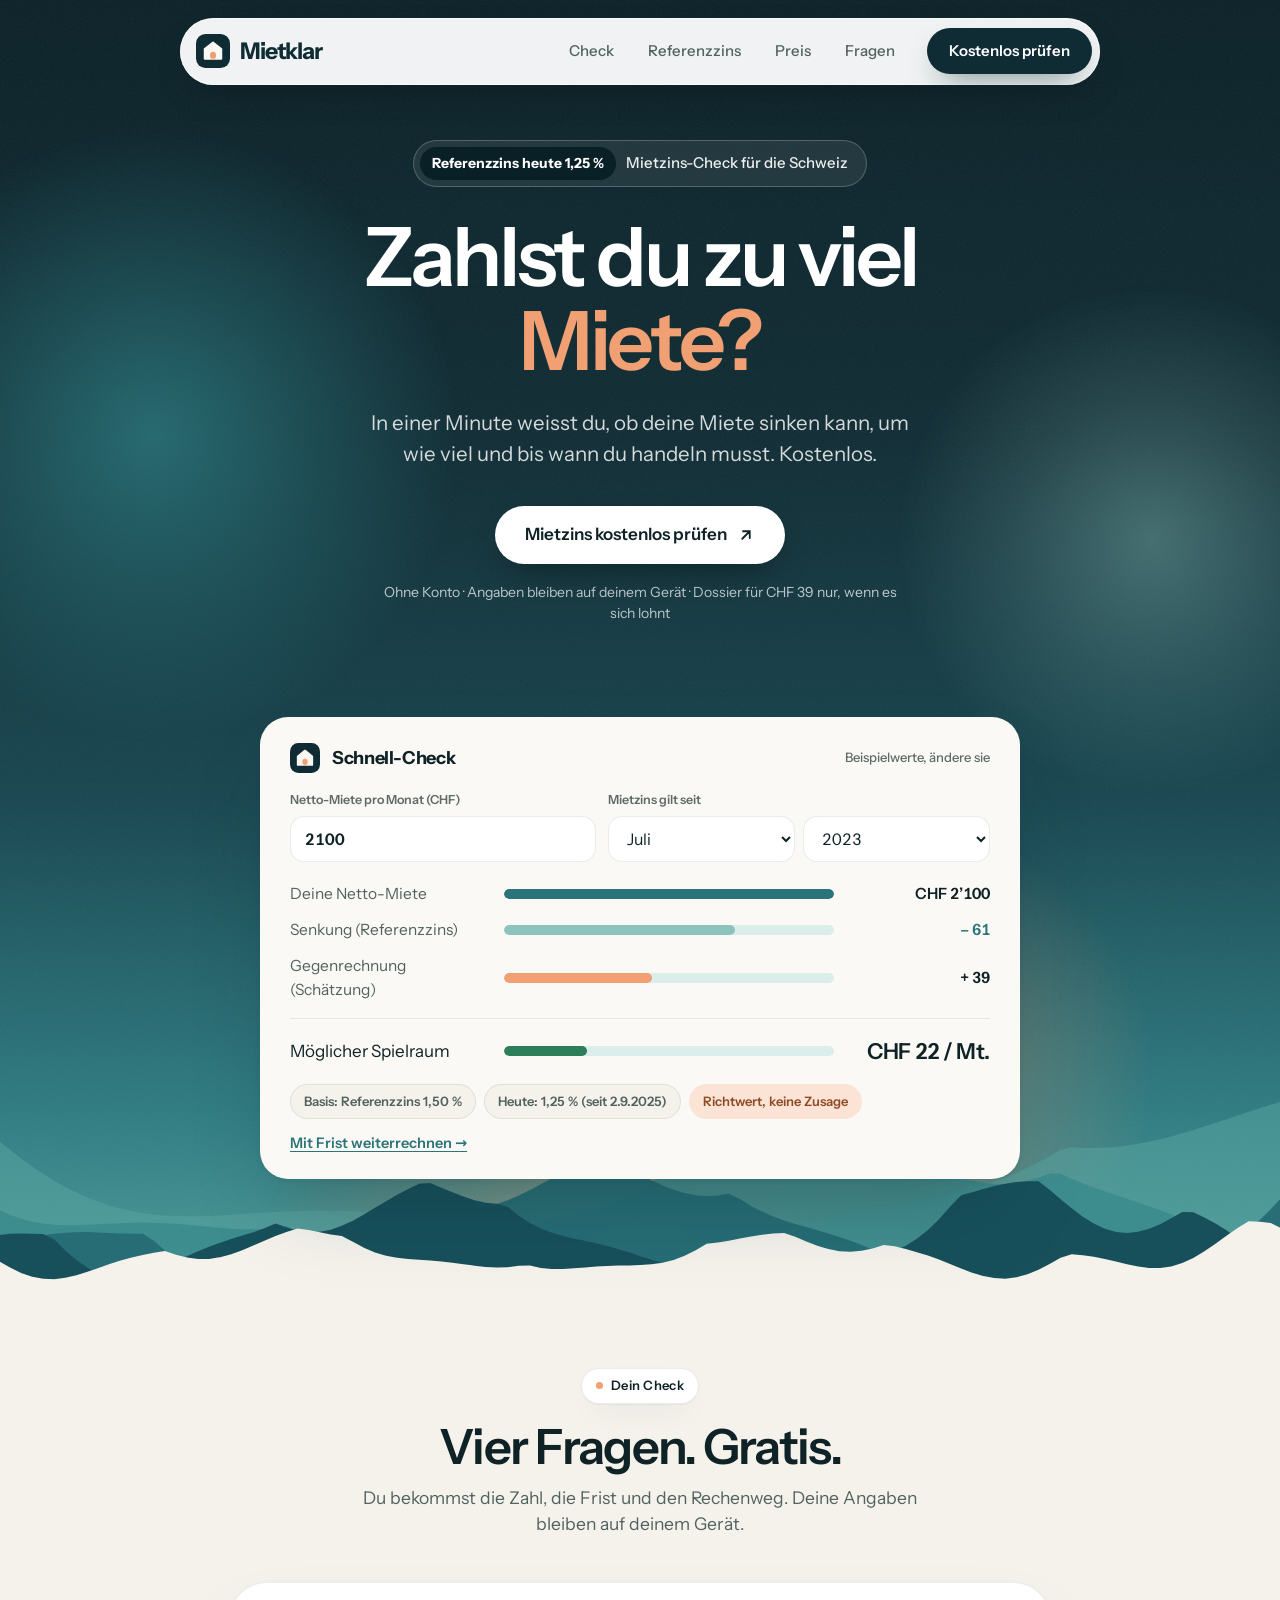
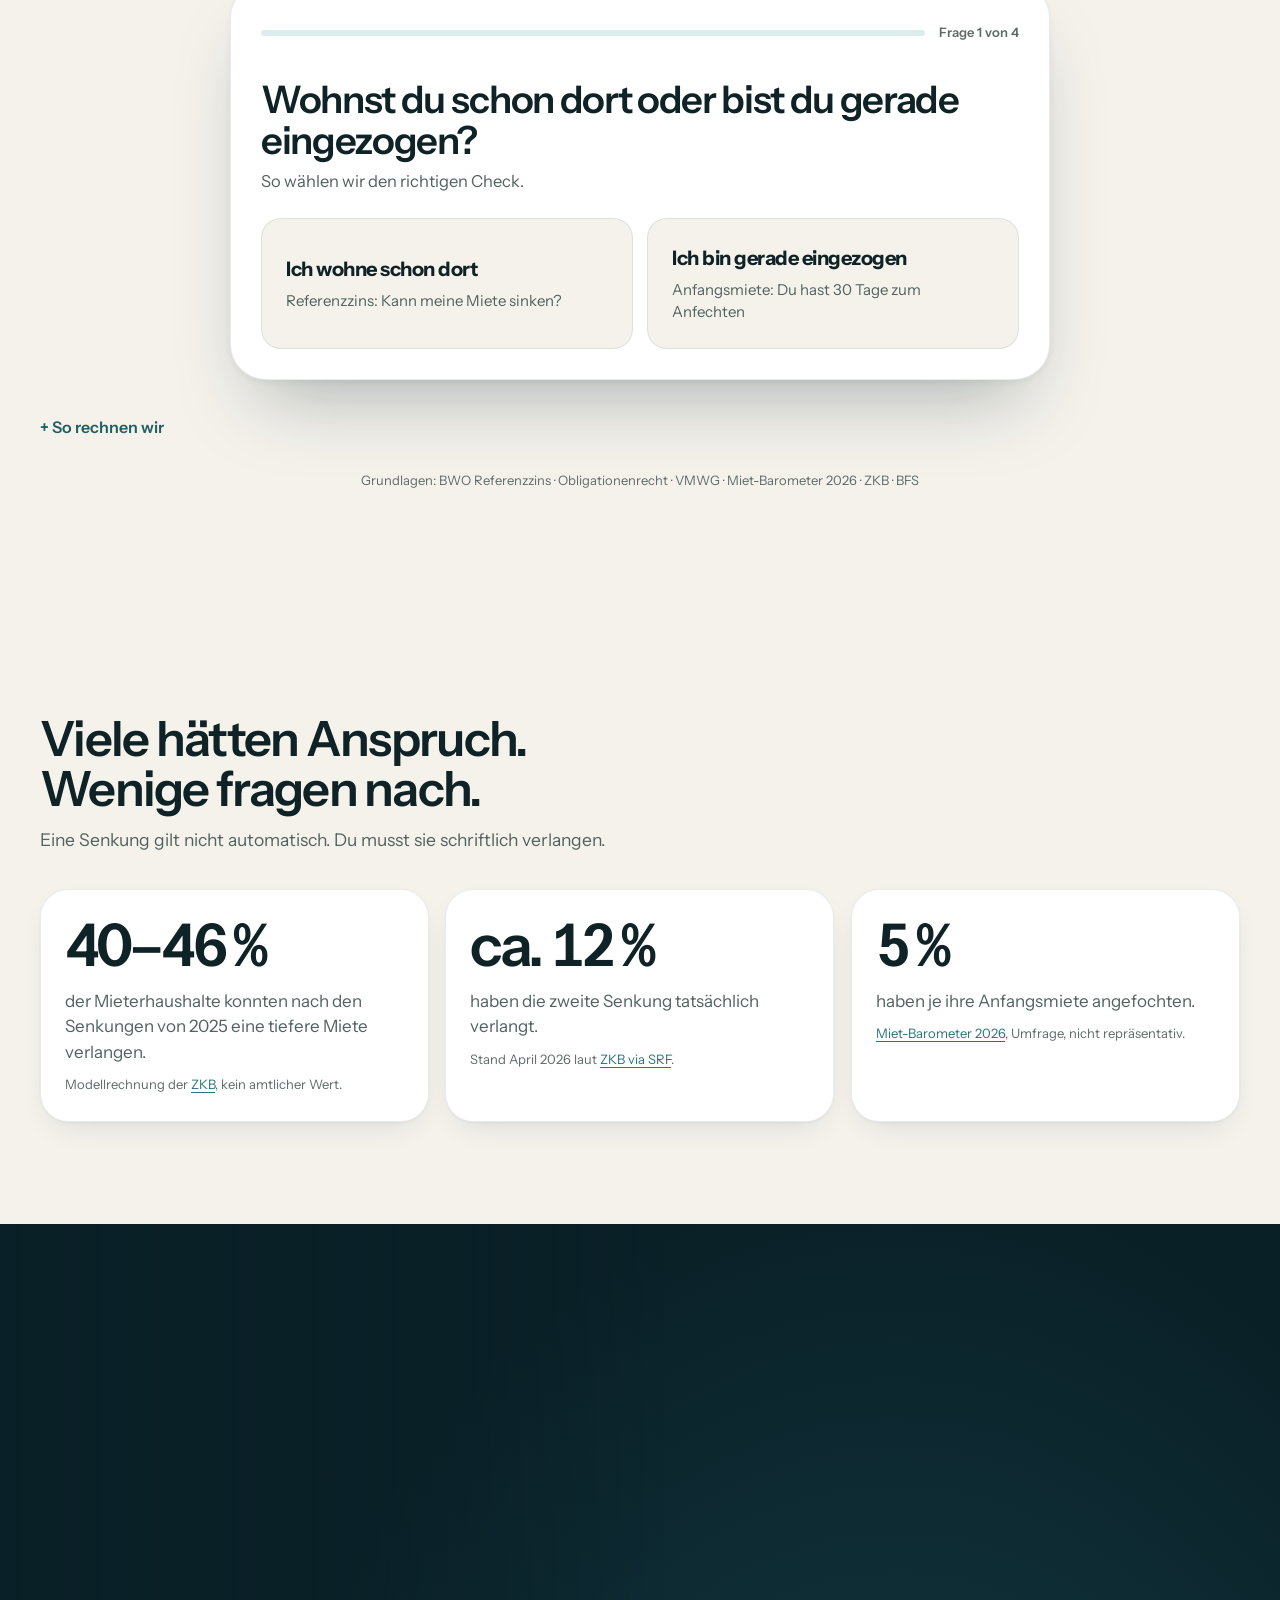
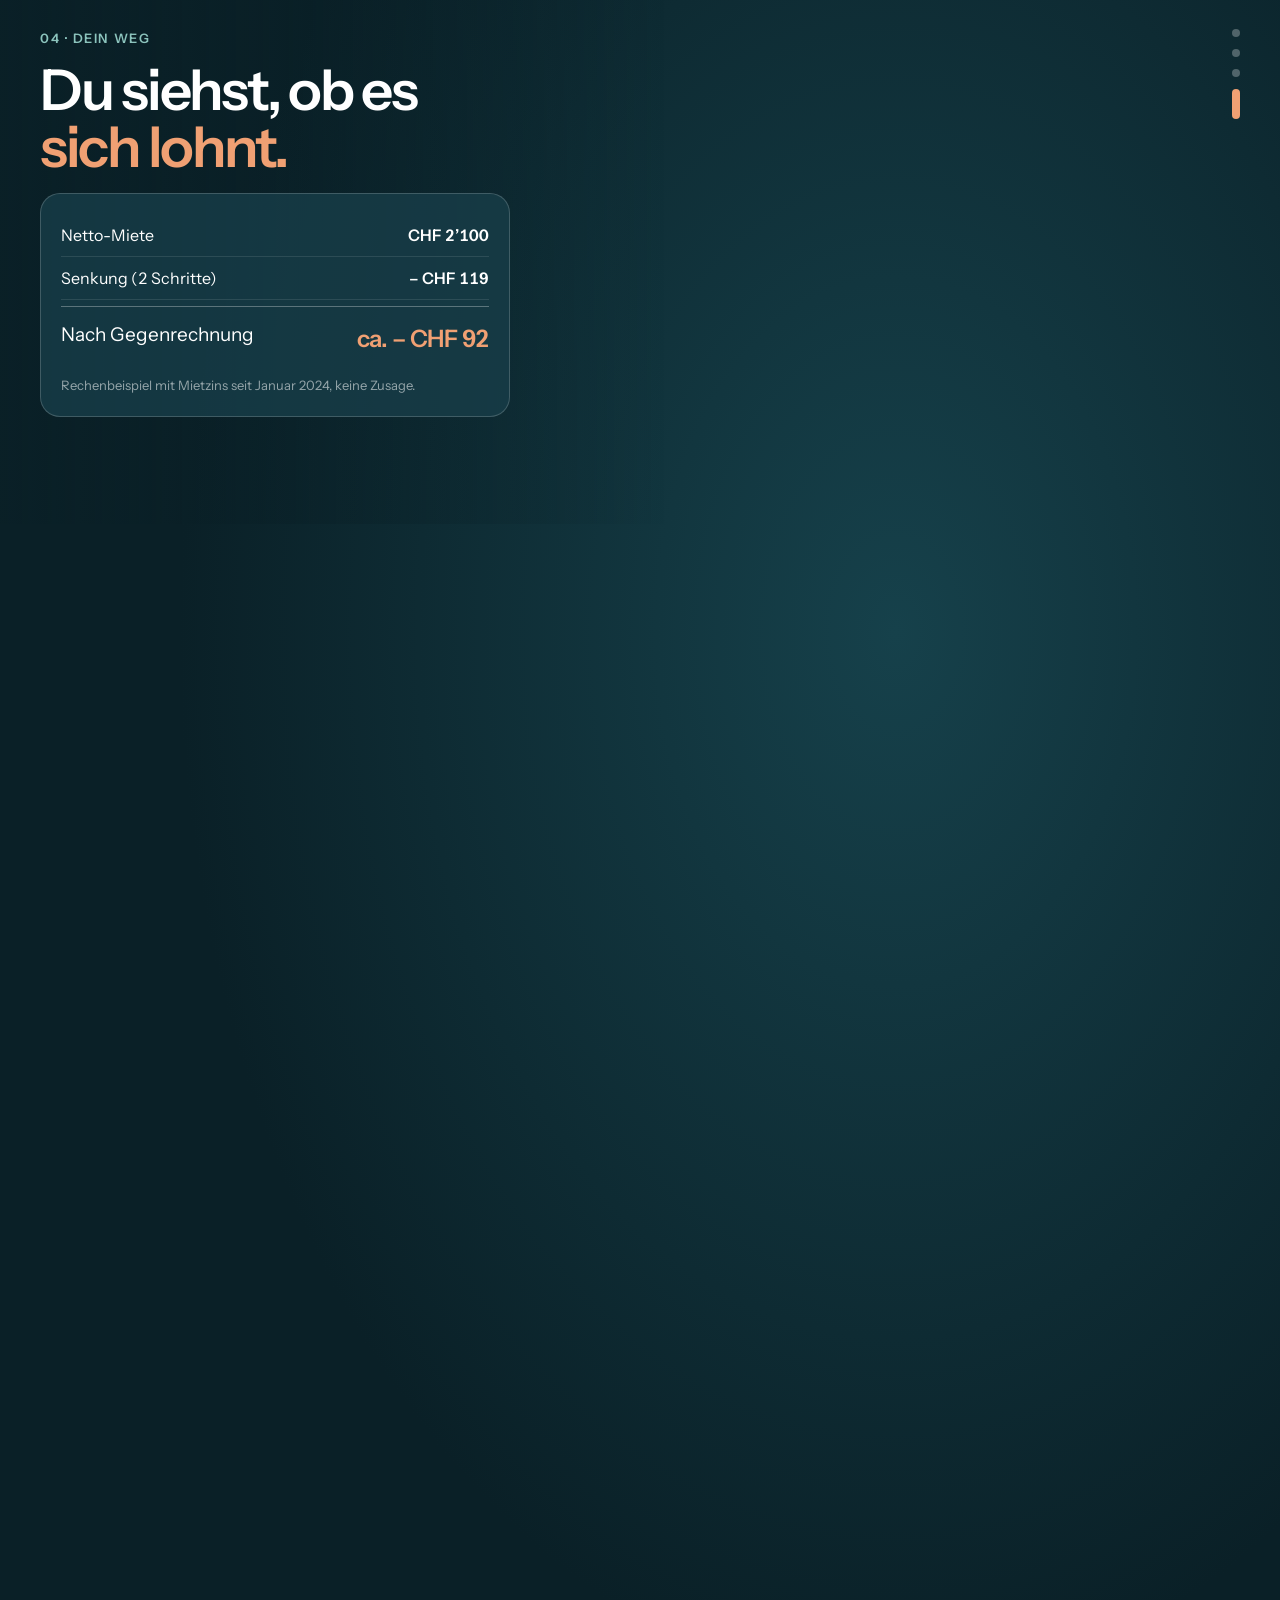
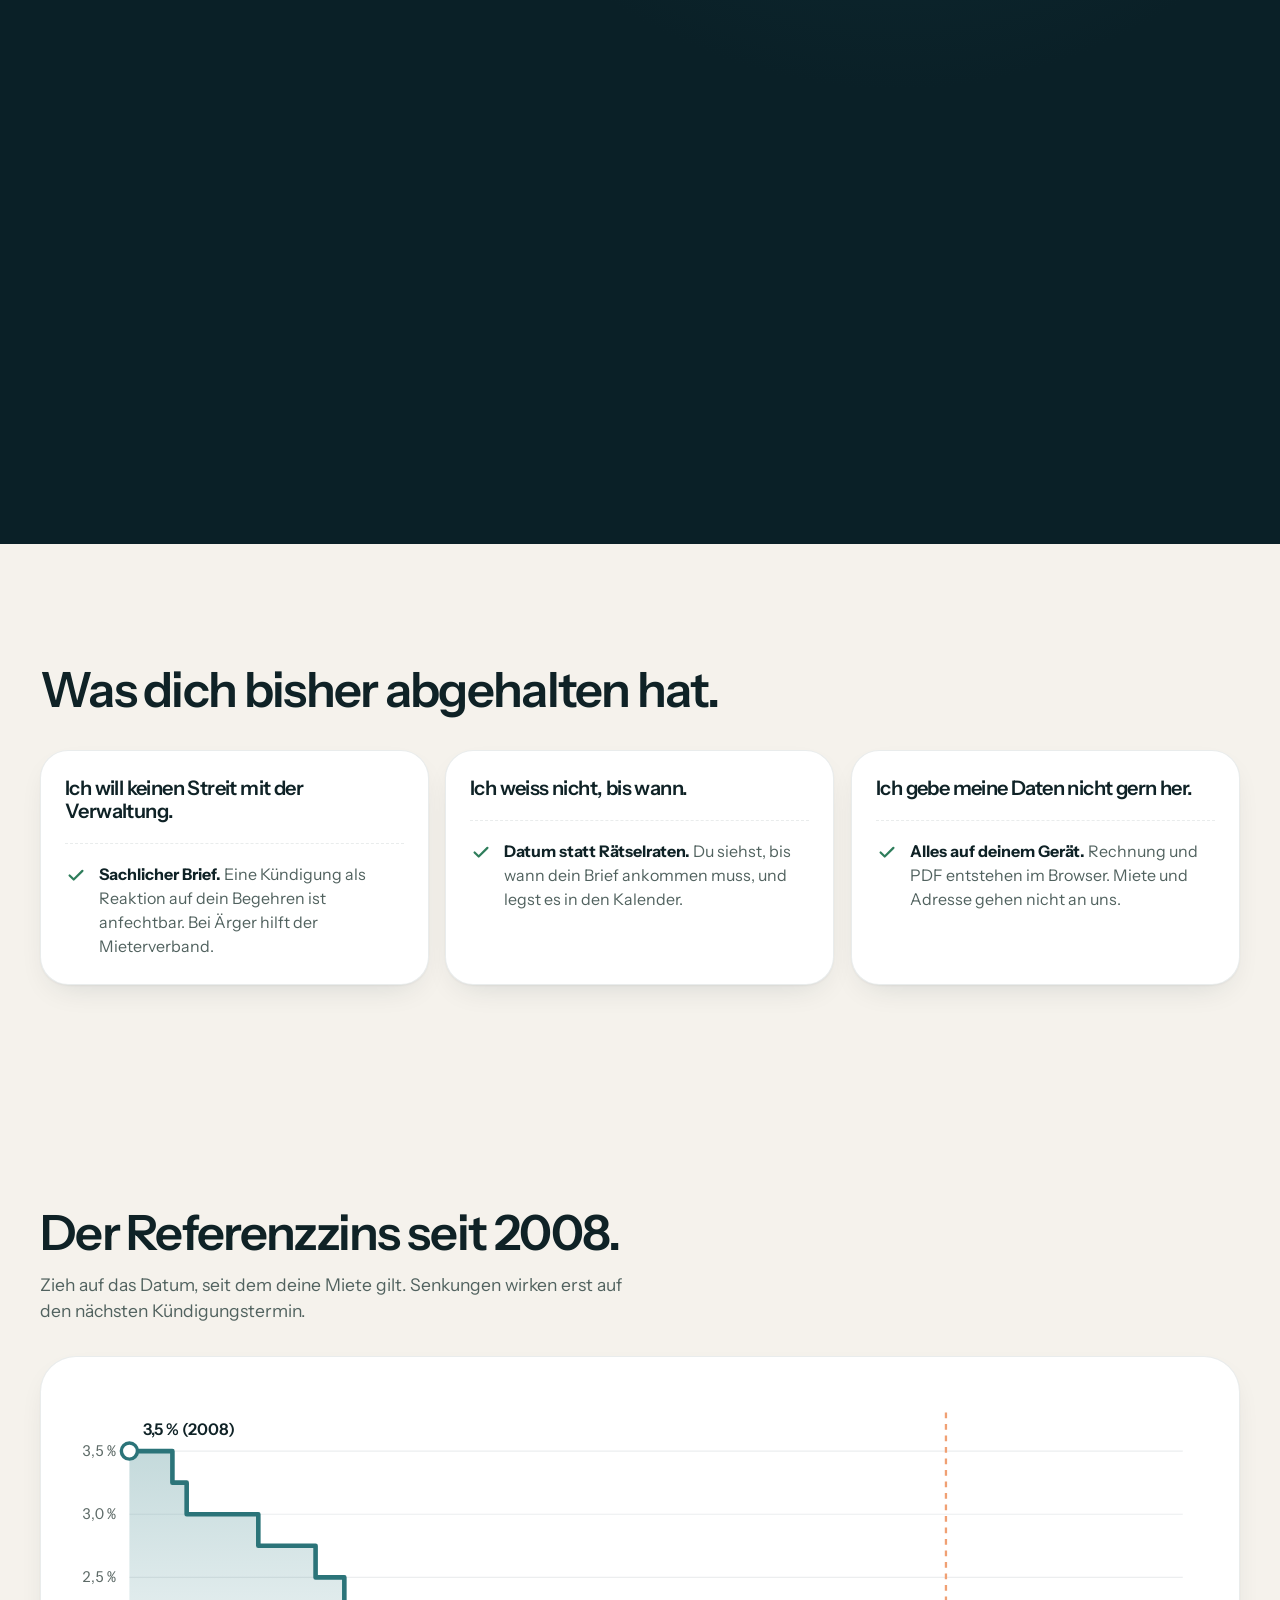
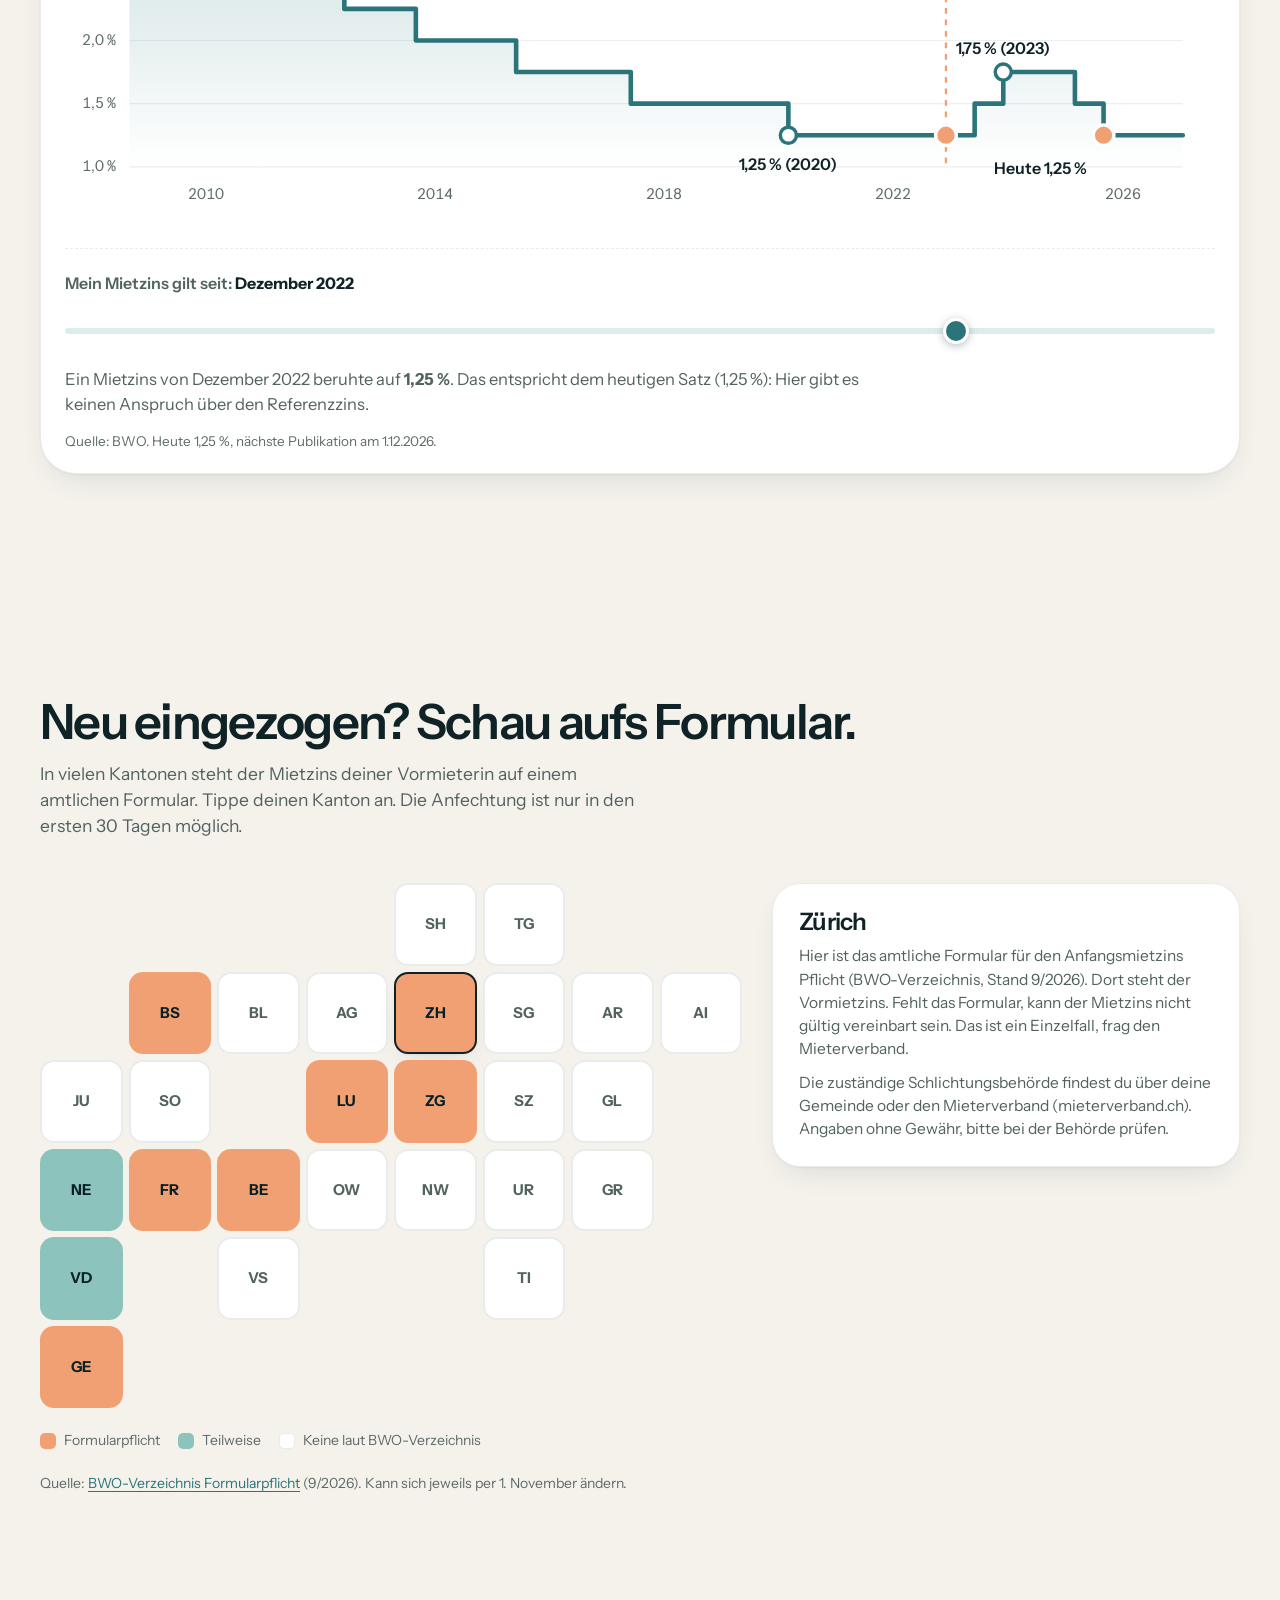
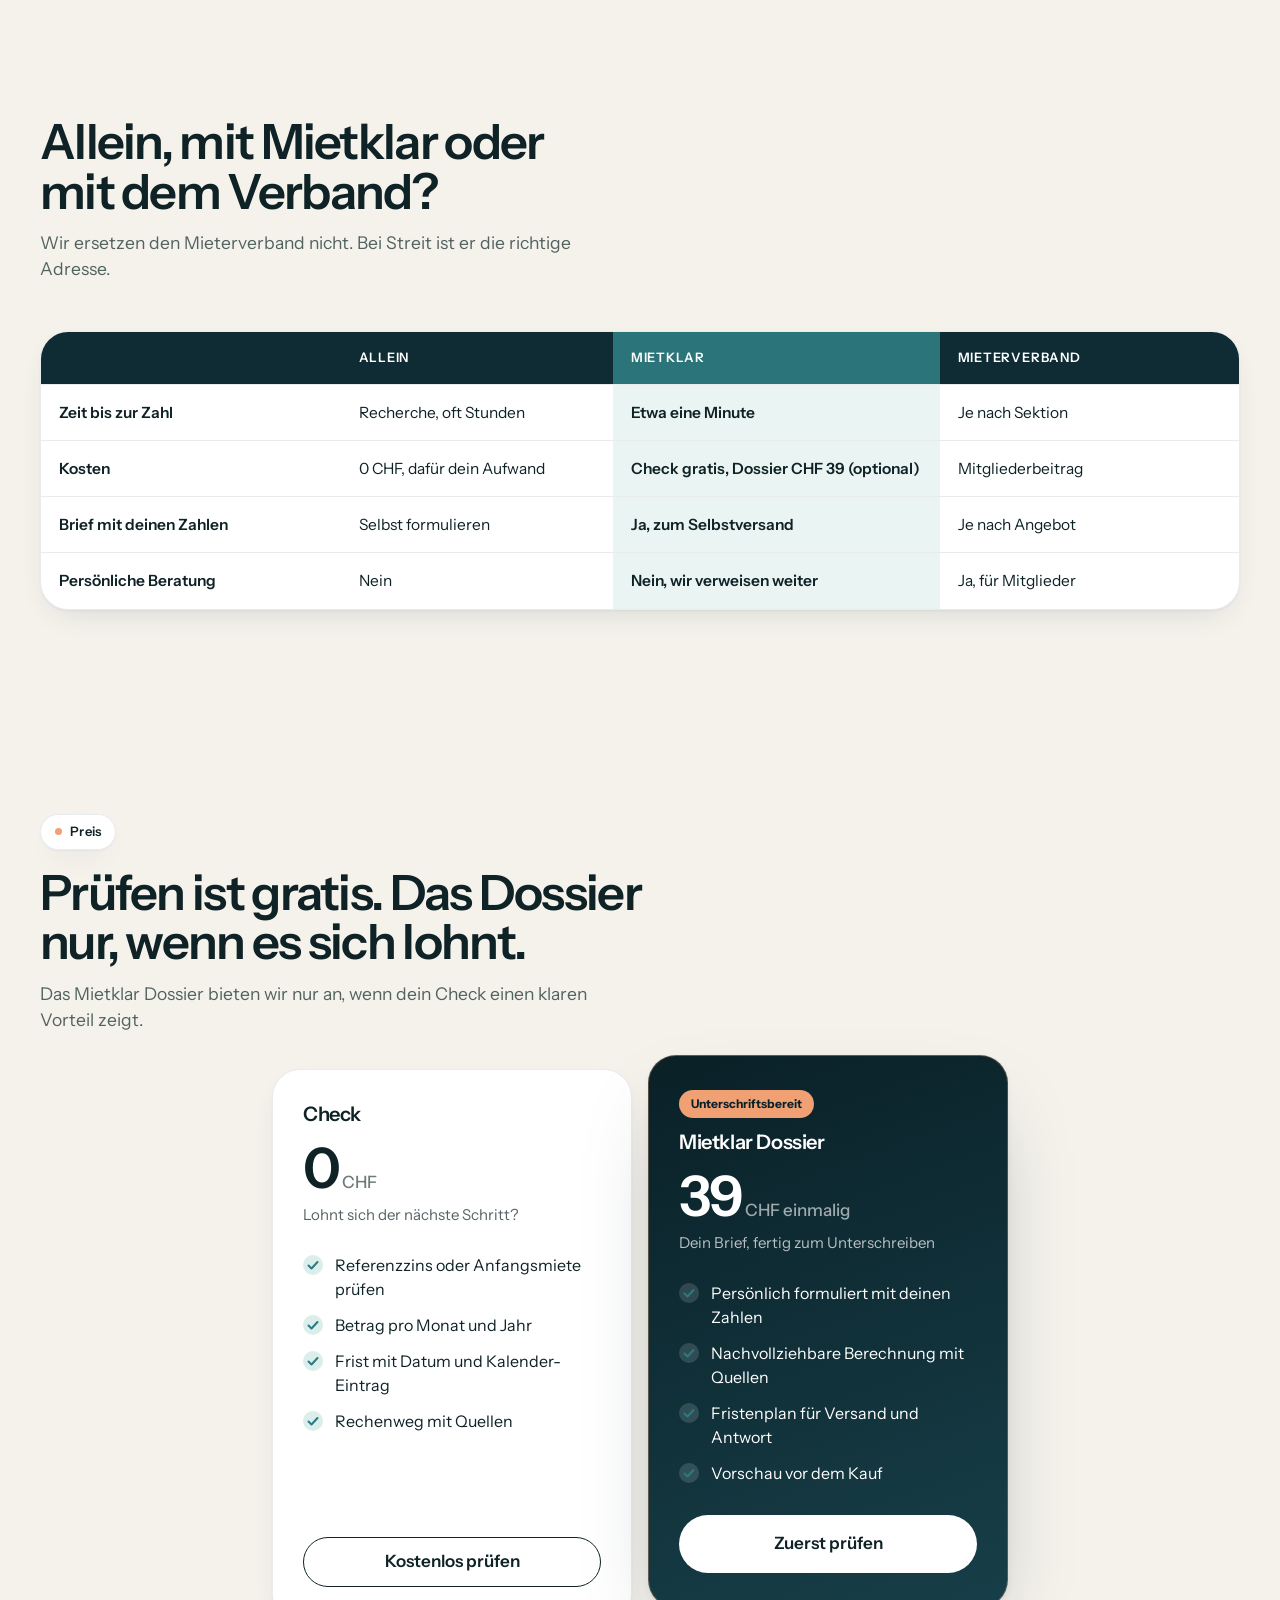
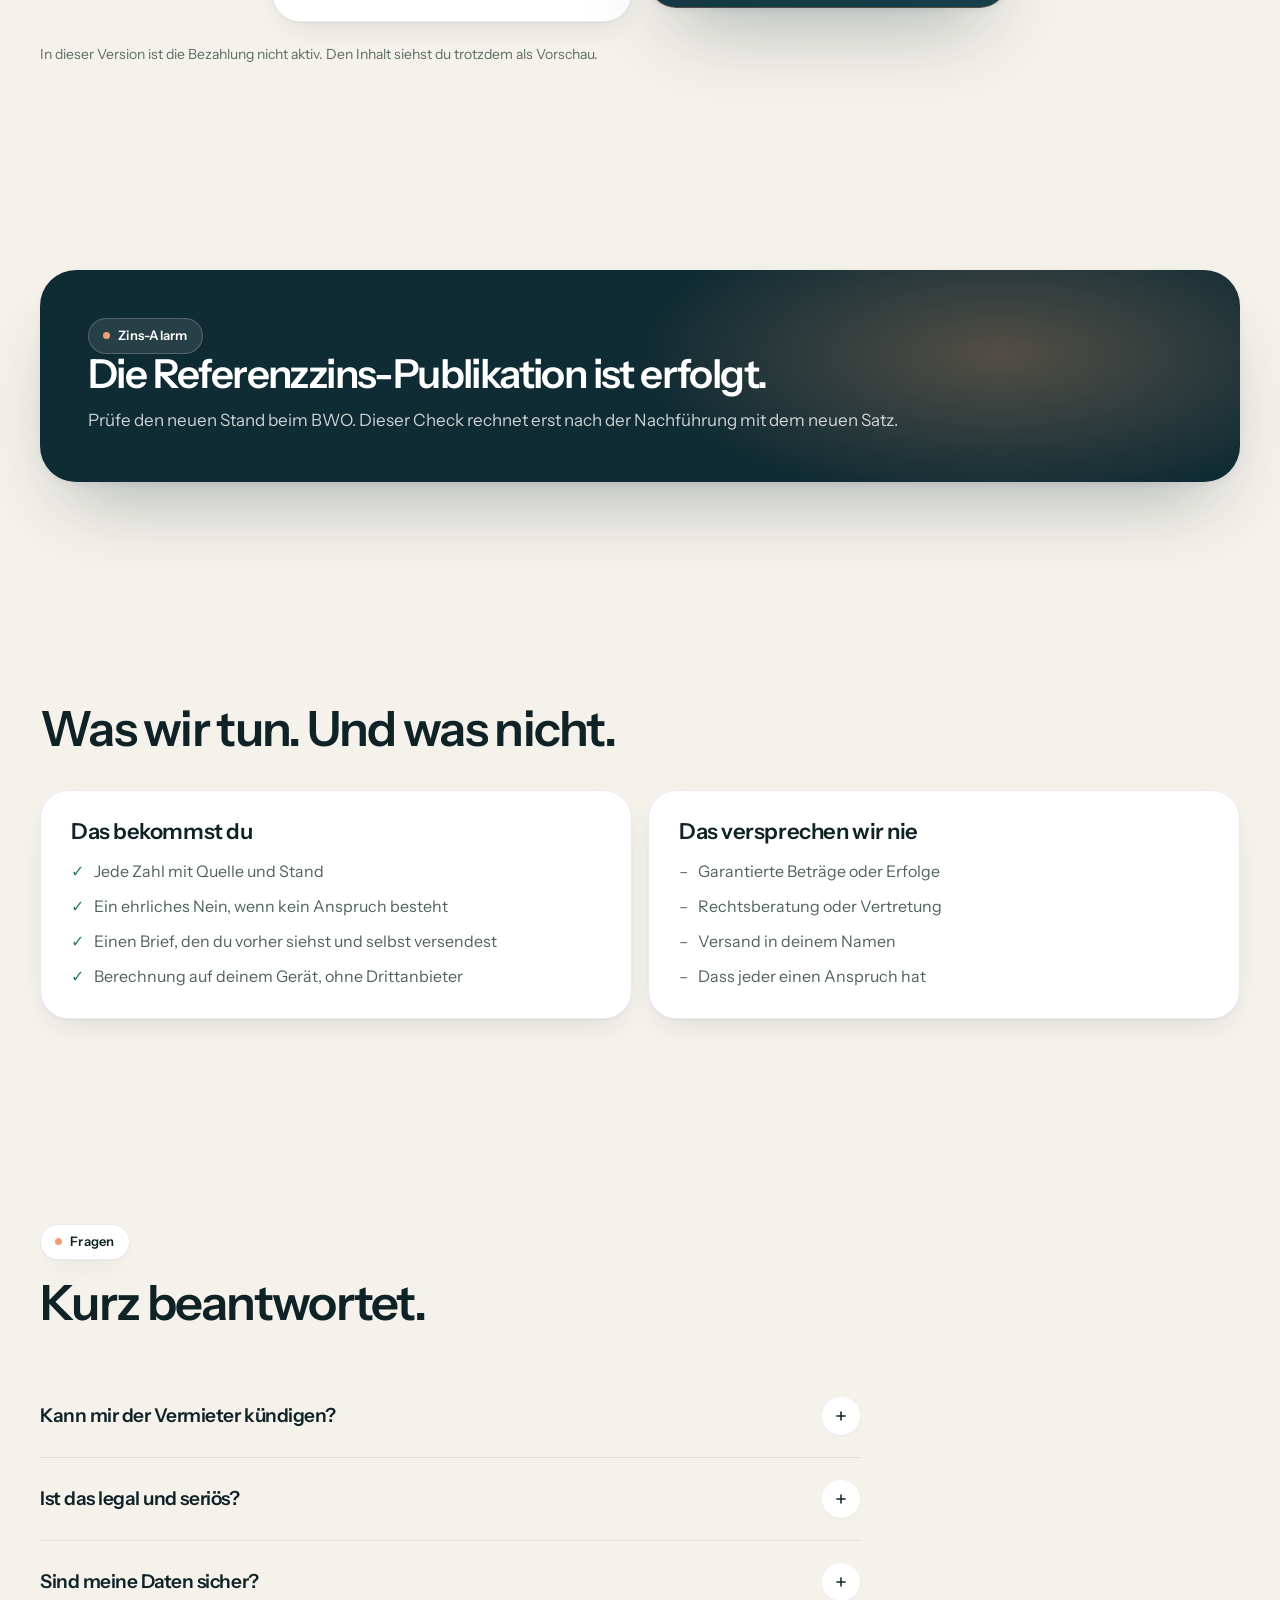
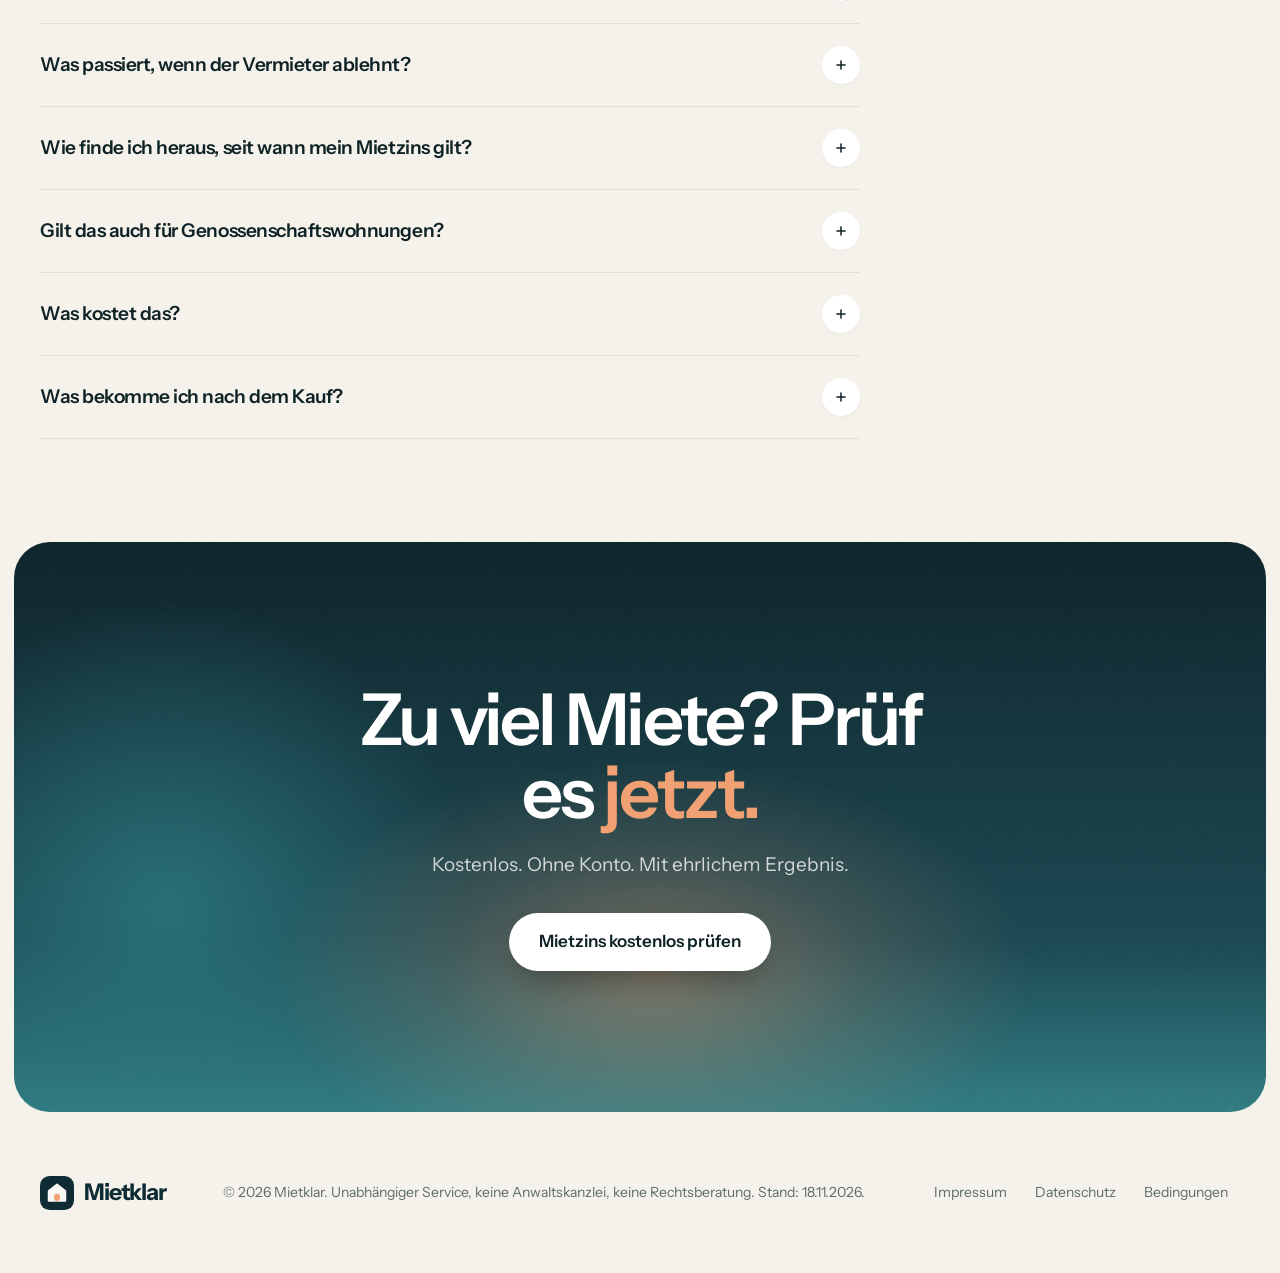
==== commit 506bb524: "Brief-Paket heisst jetzt Mietklar Dossier, Angebot hochwertiger gestaltet Co-Authored-By: Claude Opu" ====
--- a/index.html
+++ b/index.html
@@ -19,7 +19,7 @@
 <meta name="twitter:card" content="summary_large_image">
 <meta name="twitter:title" content="Mietklar. Zahlst du zu viel Miete?">
 <meta name="twitter:description" content="Mietklar prüft in Sekunden, ob du die Anfangsmiete anfechten oder bei sinkendem Referenzzins eine Senkung verlangen kannst. Mit gesetzlicher Frist, offenem Rechenweg und Briefvorlage. Ohne Konto, im Browser gerechnet.">
-<script type="application/ld+json">[{"@context": "https://schema.org", "@type": "FAQPage", "inLanguage": "de-CH", "mainEntity": [{"@type": "Question", "name": "Kann mir der Vermieter kündigen?", "acceptedAnswer": {"@type": "Answer", "text": "Eine Kündigung, weil du berechtigte Ansprüche geltend machst, ist anfechtbar (Art. 271a OR), und zwar innert 30 Tagen bei der Schlichtungsbehörde. Ganz ausschliessen kann das niemand. Wenn du unsicher bist, hilft der Mieterverband."}}, {"@type": "Question", "name": "Ist das legal und seriös?", "acceptedAnswer": {"@type": "Answer", "text": "Wir geben Information, Rechenhilfe und Briefvorlagen. Wir vertreten niemanden, versenden nichts und prüfen keinen Einzelfall. Das ist keine Rechtsberatung. Alle Werte sind Schätzungen, bei wichtigen Schritten hilft der Mieterverband oder ein Anwalt."}}, {"@type": "Question", "name": "Sind meine Daten sicher?", "acceptedAnswer": {"@type": "Answer", "text": "Die Berechnung und das PDF entstehen in deinem Browser. Miete, Daten und Adressen werden nicht an uns gesendet. Schrift und Skripte kommen von unserem eigenen Server, nicht von Drittanbietern. Beim Kauf erhält der Zahlungsanbieter nur Bestellnummer, Betrag und Produktname. Details stehen in der Datenschutzerklärung."}}, {"@type": "Question", "name": "Was passiert, wenn der Vermieter ablehnt?", "acceptedAnswer": {"@type": "Answer", "text": "Bei der Anfangsmiete rufst du innert 30 Tagen nach Mietantritt die Schlichtungsbehörde an. Beim Referenzzins hat der Vermieter 30 Tage zur Antwort. Lehnt er ab, stimmt er nur teilweise zu oder antwortet er nicht, hast du danach 30 Tage Zeit für die Schlichtungsbehörde (Art. 270a OR), insgesamt spätestens etwa 60 Tage ab Versand."}}, {"@type": "Question", "name": "Wie finde ich heraus, seit wann mein Mietzins gilt?", "acceptedAnswer": {"@type": "Answer", "text": "Im Mietvertrag steht der Mietbeginn. Wurde der Mietzins später geändert, zählt das Datum der Mitteilung über die Änderung. In ZH, BE, BS, ZG, LU, FR und GE steht der Anfangsmietzins auf dem amtlichen Formular. Die Verwaltung muss dir die letzte Änderung nennen können."}}, {"@type": "Question", "name": "Gilt das auch für Genossenschaftswohnungen?", "acceptedAnswer": {"@type": "Answer", "text": "Oft nicht. Bei Genossenschaften und gemeinnützigen Wohnungen gilt häufig die Kostenmiete, der Referenzzins-Mechanismus greift dort meist nicht. Prüfe Statuten und Mietvertrag."}}, {"@type": "Question", "name": "Was kostet das?", "acceptedAnswer": {"@type": "Answer", "text": "Der Check mit Betrag und Frist ist gratis. Das Brief-Paket kostet 39 CHF einmalig: druckfertiger Brief mit deinen Angaben, Berechnung und Checkliste als PDF. Wir bieten es nur an, wenn sich der Brief für dich lohnt, und du siehst den Inhalt vor dem Kauf."}}, {"@type": "Question", "name": "Was bekomme ich nach dem Kauf?", "acceptedAnswer": {"@type": "Answer", "text": "Ein PDF mit drei A4-Seiten: den druckfertigen Brief mit deinen Angaben, eine Berechnungsübersicht mit Quellen und eine Versand- und Fristencheckliste. Du kannst es sofort und später erneut herunterladen."}}]}, {"@context": "https://schema.org", "@type": "WebApplication", "name": "Mietklar", "applicationCategory": "UtilitiesApplication", "operatingSystem": "Web", "inLanguage": "de-CH", "description": "Mietklar prüft in Sekunden, ob du die Anfangsmiete anfechten oder bei sinkendem Referenzzins eine Senkung verlangen kannst. Mit gesetzlicher Frist, offenem Rechenweg und Briefvorlage. Ohne Konto, im Browser gerechnet.", "offers": [{"@type": "Offer", "name": "Mietzins-Check", "price": "0", "priceCurrency": "CHF"}, {"@type": "Offer", "name": "Brief-Paket (PDF)", "price": "39", "priceCurrency": "CHF"}]}, {"@context": "https://schema.org", "@type": "Organization", "name": "Mietklar"}]</script>
+<script type="application/ld+json">[{"@context": "https://schema.org", "@type": "FAQPage", "inLanguage": "de-CH", "mainEntity": [{"@type": "Question", "name": "Kann mir der Vermieter kündigen?", "acceptedAnswer": {"@type": "Answer", "text": "Eine Kündigung, weil du berechtigte Ansprüche geltend machst, ist anfechtbar (Art. 271a OR), und zwar innert 30 Tagen bei der Schlichtungsbehörde. Ganz ausschliessen kann das niemand. Wenn du unsicher bist, hilft der Mieterverband."}}, {"@type": "Question", "name": "Ist das legal und seriös?", "acceptedAnswer": {"@type": "Answer", "text": "Wir geben Information, Rechenhilfe und Briefvorlagen. Wir vertreten niemanden, versenden nichts und prüfen keinen Einzelfall. Das ist keine Rechtsberatung. Alle Werte sind Schätzungen, bei wichtigen Schritten hilft der Mieterverband oder ein Anwalt."}}, {"@type": "Question", "name": "Sind meine Daten sicher?", "acceptedAnswer": {"@type": "Answer", "text": "Die Berechnung und das PDF entstehen in deinem Browser. Miete, Daten und Adressen werden nicht an uns gesendet. Schrift und Skripte kommen von unserem eigenen Server, nicht von Drittanbietern. Beim Kauf erhält der Zahlungsanbieter nur Bestellnummer, Betrag und Produktname. Details stehen in der Datenschutzerklärung."}}, {"@type": "Question", "name": "Was passiert, wenn der Vermieter ablehnt?", "acceptedAnswer": {"@type": "Answer", "text": "Bei der Anfangsmiete rufst du innert 30 Tagen nach Mietantritt die Schlichtungsbehörde an. Beim Referenzzins hat der Vermieter 30 Tage zur Antwort. Lehnt er ab, stimmt er nur teilweise zu oder antwortet er nicht, hast du danach 30 Tage Zeit für die Schlichtungsbehörde (Art. 270a OR), insgesamt spätestens etwa 60 Tage ab Versand."}}, {"@type": "Question", "name": "Wie finde ich heraus, seit wann mein Mietzins gilt?", "acceptedAnswer": {"@type": "Answer", "text": "Im Mietvertrag steht der Mietbeginn. Wurde der Mietzins später geändert, zählt das Datum der Mitteilung über die Änderung. In ZH, BE, BS, ZG, LU, FR und GE steht der Anfangsmietzins auf dem amtlichen Formular. Die Verwaltung muss dir die letzte Änderung nennen können."}}, {"@type": "Question", "name": "Gilt das auch für Genossenschaftswohnungen?", "acceptedAnswer": {"@type": "Answer", "text": "Oft nicht. Bei Genossenschaften und gemeinnützigen Wohnungen gilt häufig die Kostenmiete, der Referenzzins-Mechanismus greift dort meist nicht. Prüfe Statuten und Mietvertrag."}}, {"@type": "Question", "name": "Was kostet das?", "acceptedAnswer": {"@type": "Answer", "text": "Der Check mit Betrag und Frist ist gratis. Das Mietklar Dossier kostet 39 CHF einmalig: unterschriftsbereiter Brief mit deinen Angaben, Berechnung und Fristenplan als PDF. Wir bieten es nur an, wenn sich der Brief für dich lohnt, und du siehst den Inhalt vor dem Kauf."}}, {"@type": "Question", "name": "Was bekomme ich nach dem Kauf?", "acceptedAnswer": {"@type": "Answer", "text": "Ein PDF mit drei A4-Seiten: den druckfertigen Brief mit deinen Angaben, eine Berechnungsübersicht mit Quellen und eine Fristenplan für Versand und Antwort. Du kannst es sofort und später erneut herunterladen."}}]}, {"@context": "https://schema.org", "@type": "WebApplication", "name": "Mietklar", "applicationCategory": "UtilitiesApplication", "operatingSystem": "Web", "inLanguage": "de-CH", "description": "Mietklar prüft in Sekunden, ob du die Anfangsmiete anfechten oder bei sinkendem Referenzzins eine Senkung verlangen kannst. Mit gesetzlicher Frist, offenem Rechenweg und Briefvorlage. Ohne Konto, im Browser gerechnet.", "offers": [{"@type": "Offer", "name": "Mietzins-Check", "price": "0", "priceCurrency": "CHF"}, {"@type": "Offer", "name": "Mietklar Dossier (PDF)", "price": "39", "priceCurrency": "CHF"}]}, {"@context": "https://schema.org", "@type": "Organization", "name": "Mietklar"}]</script>
 <link rel="preload" href="vendor/fonts/instrument-sans-latin-600-normal.woff2" as="font" type="font/woff2" crossorigin>
 <link rel="icon" href="data:image/svg+xml,%3Csvg xmlns='http://www.w3.org/2000/svg' viewBox='0 0 160 160'%3E%3Crect width='160' height='160' rx='45' fill='%230F2B33'/%3E%3Cpath d='M80 40 L119 71 V117 H41 V71 Z' fill='%23FAF8F4' stroke='%23FAF8F4' stroke-width='9' stroke-linejoin='round'/%3E%3Crect x='66' y='84' width='28' height='33' rx='14' fill='%23F0A073'/%3E%3C/svg%3E">
 <style>
@@ -692,6 +692,17 @@
 footer nav{flex-wrap:wrap}
 .faq summary .q{flex:1;min-width:0;overflow-wrap:anywhere}
 
+/* Mietklar Dossier: Angebot hochwertiger */
+.offer{position:relative;padding:26px 28px;background:linear-gradient(135deg,var(--night) 0%,var(--fjord) 55%,var(--deep) 100%);border:1px solid rgba(240,160,115,.32);box-shadow:var(--sh-2)}
+.offer-k{display:block;margin-bottom:8px;font-size:12px;font-weight:600;letter-spacing:.14em;text-transform:uppercase;color:var(--apricot)}
+.offer b{display:block;font-size:clamp(20px,2.4vw,24px);letter-spacing:-.02em;line-height:1.2}
+.offer p{margin-top:8px}
+.offer .btn{background:var(--apricot);color:var(--night);font-weight:600}
+.offer .btn:hover{background:#F4B48E}
+.buy-price span{font-size:12px;font-weight:600;letter-spacing:.14em;text-transform:uppercase;color:var(--lake)}
+.tier.best{background:linear-gradient(160deg,var(--night),var(--deep));border:1px solid rgba(240,160,115,.32)}
+@media (max-width:700px){.offer{padding:22px 20px}}
+
 </style>
 </head>
 <body>
@@ -722,7 +733,7 @@
     <div class="cta-row reveal">
       <a href="#check" class="btn btn-light" data-magnet data-track="hero_cta">Mietzins kostenlos prüfen <svg class="arr" width="18" height="18" viewBox="0 0 24 24" fill="none" stroke="currentColor" stroke-width="2.4" stroke-linecap="round" aria-hidden="true"><path d="M7 17 17 7M8 7h9v9"/></svg></a>
     </div>
-    <p class="micro reveal">Ohne Konto · Angaben bleiben auf deinem Gerät · Brief-Paket für CHF <span class="js-price">39</span> nur, wenn es sich lohnt</p>
+    <p class="micro reveal">Ohne Konto · Angaben bleiben auf deinem Gerät · Dossier für CHF <span class="js-price">39</span> nur, wenn es sich lohnt</p>
   </div>
   <div class="scene" id="scene">
     <i class="sun" id="sun"></i>
@@ -843,7 +854,7 @@
     <div class="cmp reveal" role="table" aria-label="Vergleich">
       <div class="cr ch" role="row"><div role="columnheader"></div><div role="columnheader">Allein</div><div role="columnheader" class="me">Mietklar</div><div role="columnheader">Mieterverband</div></div>
       <div class="cr" role="row"><div role="rowheader">Zeit bis zur Zahl</div><div role="cell" data-l="Allein">Recherche, oft Stunden</div><div role="cell" data-l="Mietklar" class="me">Etwa eine Minute</div><div role="cell" data-l="Mieterverband">Je nach Sektion</div></div>
-      <div class="cr" role="row"><div role="rowheader">Kosten</div><div role="cell" data-l="Allein">0 CHF, dafür dein Aufwand</div><div role="cell" data-l="Mietklar" class="me">Check gratis, Brief-Paket CHF <span class="js-price">39</span> (optional)</div><div role="cell" data-l="Mieterverband">Mitgliederbeitrag</div></div>
+      <div class="cr" role="row"><div role="rowheader">Kosten</div><div role="cell" data-l="Allein">0 CHF, dafür dein Aufwand</div><div role="cell" data-l="Mietklar" class="me">Check gratis, Dossier CHF <span class="js-price">39</span> (optional)</div><div role="cell" data-l="Mieterverband">Mitgliederbeitrag</div></div>
       <div class="cr" role="row"><div role="rowheader">Brief mit deinen Zahlen</div><div role="cell" data-l="Allein">Selbst formulieren</div><div role="cell" data-l="Mietklar" class="me">Ja, zum Selbstversand</div><div role="cell" data-l="Mieterverband">Je nach Angebot</div></div>
       <div class="cr" role="row"><div role="rowheader">Persönliche Beratung</div><div role="cell" data-l="Allein">Nein</div><div role="cell" data-l="Mietklar" class="me">Nein, wir verweisen weiter</div><div role="cell" data-l="Mieterverband">Ja, für Mitglieder</div></div>
     </div>
@@ -853,10 +864,10 @@
 <!-- ===================== PREISE ===================== -->
 <section id="preise">
   <div class="wrap">
-    <div class="sec-head reveal"><span class="tag"><i></i>Preis</span><h2>Prüfen ist gratis. <em>Bezahlt wird nur der Brief.</em></h2><p>Das Brief-Paket bieten wir nur an, wenn dein Check einen klaren Vorteil zeigt.</p></div>
+    <div class="sec-head reveal"><span class="tag"><i></i>Preis</span><h2>Prüfen ist gratis. <em>Das Dossier nur, wenn es sich lohnt.</em></h2><p>Das Mietklar Dossier bieten wir nur an, wenn dein Check einen klaren Vorteil zeigt.</p></div>
     <div class="plans" style="grid-template-columns:repeat(auto-fit,minmax(260px,360px));justify-content:center">
       <div class="tier reveal"><h3>Check</h3><div class="price">0<small>CHF</small></div><p class="for">Lohnt sich der nächste Schritt?</p><ul><li>Referenzzins oder Anfangsmiete prüfen</li><li>Betrag pro Monat und Jahr</li><li>Frist mit Datum und Kalender-Eintrag</li><li>Rechenweg mit Quellen</li></ul><a href="#check" class="btn btn-line" data-track="price_check_cta">Kostenlos prüfen</a></div>
-      <div class="tier best reveal" style="transition-delay:.08s"><span class="ribbon">Optional</span><h3>Brief-Paket</h3><div class="price"><span class="js-price">39</span><small>CHF einmalig</small></div><p class="for">Fertiger Brief mit deinen Zahlen</p><ul><li>Druckfertiger Brief als PDF</li><li>Berechnung mit Quellen</li><li>Checkliste für Versand und Frist</li><li>Erst ansehen, dann entscheiden</li></ul><a href="#check" class="btn" data-track="price_letter_cta">Zuerst prüfen</a></div>
+      <div class="tier best reveal" style="transition-delay:.08s"><span class="ribbon">Unterschriftsbereit</span><h3>Mietklar Dossier</h3><div class="price"><span class="js-price">39</span><small>CHF einmalig</small></div><p class="for">Dein Brief, fertig zum Unterschreiben</p><ul><li>Persönlich formuliert mit deinen Zahlen</li><li>Nachvollziehbare Berechnung mit Quellen</li><li>Fristenplan für Versand und Antwort</li><li>Vorschau vor dem Kauf</li></ul><a href="#check" class="btn" data-track="price_letter_cta">Zuerst prüfen</a></div>
     </div>
     <p class="fine reveal js-paynote">Endpreis in CHF. Den Inhalt siehst du vor dem Kauf als Vorschau.</p>
   </div>
@@ -897,8 +908,8 @@
       <details><summary><span class="q">Was passiert, wenn der Vermieter ablehnt?</span><span class="plus"><svg width="14" height="14" viewBox="0 0 24 24" fill="none" stroke="currentColor" stroke-width="2.6" stroke-linecap="round" aria-hidden="true"><path d="M12 5v14M5 12h14"/></svg></span></summary><div class="ans">Bei der Anfangsmiete rufst du innert 30 Tagen nach Mietantritt die Schlichtungsbehörde an. Beim Referenzzins hat der Vermieter 30 Tage zur Antwort. Lehnt er ab, stimmt er nur teilweise zu oder antwortet er nicht, hast du danach 30 Tage Zeit für die Schlichtungsbehörde (Art. 270a OR), insgesamt spätestens etwa 60 Tage ab Versand.</div></details>
       <details><summary><span class="q">Wie finde ich heraus, seit wann mein Mietzins gilt?</span><span class="plus"><svg width="14" height="14" viewBox="0 0 24 24" fill="none" stroke="currentColor" stroke-width="2.6" stroke-linecap="round" aria-hidden="true"><path d="M12 5v14M5 12h14"/></svg></span></summary><div class="ans">Im Mietvertrag steht der Mietbeginn. Wurde der Mietzins später geändert, zählt das Datum der Mitteilung über die Änderung. In ZH, BE, BS, ZG, LU, FR und GE steht der Anfangsmietzins auf dem amtlichen Formular. Die Verwaltung muss dir die letzte Änderung nennen können.</div></details>
       <details><summary><span class="q">Gilt das auch für Genossenschaftswohnungen?</span><span class="plus"><svg width="14" height="14" viewBox="0 0 24 24" fill="none" stroke="currentColor" stroke-width="2.6" stroke-linecap="round" aria-hidden="true"><path d="M12 5v14M5 12h14"/></svg></span></summary><div class="ans">Oft nicht. Bei Genossenschaften und gemeinnützigen Wohnungen gilt häufig die Kostenmiete, der Referenzzins-Mechanismus greift dort meist nicht. Prüfe Statuten und Mietvertrag.</div></details>
-      <details><summary><span class="q">Was kostet das?</span><span class="plus"><svg width="14" height="14" viewBox="0 0 24 24" fill="none" stroke="currentColor" stroke-width="2.6" stroke-linecap="round" aria-hidden="true"><path d="M12 5v14M5 12h14"/></svg></span></summary><div class="ans">Der Check mit Betrag und Frist ist gratis. Das Brief-Paket kostet 39 CHF einmalig: druckfertiger Brief mit deinen Angaben, Berechnung und Checkliste als PDF. Wir bieten es nur an, wenn sich der Brief für dich lohnt, und du siehst den Inhalt vor dem Kauf.</div></details>
-      <details><summary><span class="q">Was bekomme ich nach dem Kauf?</span><span class="plus"><svg width="14" height="14" viewBox="0 0 24 24" fill="none" stroke="currentColor" stroke-width="2.6" stroke-linecap="round" aria-hidden="true"><path d="M12 5v14M5 12h14"/></svg></span></summary><div class="ans">Ein PDF mit drei A4-Seiten: den druckfertigen Brief mit deinen Angaben, eine Berechnungsübersicht mit Quellen und eine Versand- und Fristencheckliste. Du kannst es sofort und später erneut herunterladen.</div></details>
+      <details><summary><span class="q">Was kostet das?</span><span class="plus"><svg width="14" height="14" viewBox="0 0 24 24" fill="none" stroke="currentColor" stroke-width="2.6" stroke-linecap="round" aria-hidden="true"><path d="M12 5v14M5 12h14"/></svg></span></summary><div class="ans">Der Check mit Betrag und Frist ist gratis. Das Mietklar Dossier kostet 39 CHF einmalig: unterschriftsbereiter Brief mit deinen Angaben, Berechnung und Fristenplan als PDF. Wir bieten es nur an, wenn sich der Brief für dich lohnt, und du siehst den Inhalt vor dem Kauf.</div></details>
+      <details><summary><span class="q">Was bekomme ich nach dem Kauf?</span><span class="plus"><svg width="14" height="14" viewBox="0 0 24 24" fill="none" stroke="currentColor" stroke-width="2.6" stroke-linecap="round" aria-hidden="true"><path d="M12 5v14M5 12h14"/></svg></span></summary><div class="ans">Ein PDF mit drei A4-Seiten: den druckfertigen Brief mit deinen Angaben, eine Berechnungsübersicht mit Quellen und eine Fristenplan für Versand und Antwort. Du kannst es sofort und später erneut herunterladen.</div></details>
     </div>
   </div>
 </section>
@@ -1189,7 +1200,7 @@
   })();
 
   /* =========================================================
-     Brief-Paket: Brieftext, Berechnungsübersicht, Checkliste.
+     Mietklar Dossier: Brieftext, Berechnungsübersicht, Fristenplan.
      Eine Quelle für Vorschau UND PDF: Was du siehst, bekommst du.
      Eingabe ist ein "Snapshot" (nur im Browser), Ausgabe Text bzw. PDF-Bytes.
      ========================================================= */
@@ -1354,7 +1365,7 @@
       SOURCES[s.mode].forEach(([t, u]) => { y = D.para(t + ': ' + u, L, y, Wd, { size: 8.2, color: ink2 }) + 0.8; });
       foot(2);
       /* Seite 3: Checkliste */
-      D.page(); D.text('Versand- und Fristencheckliste', L, 24, { size: 16, bold: true }); D.text('Hake ab, was erledigt ist.', L, 31, { size: 9.5, color: ink2 });
+      D.page(); D.text('Fristenplan: Versand und Antwort', L, 24, { size: 16, bold: true }); D.text('Hake ab, was erledigt ist.', L, 31, { size: 9.5, color: ink2 });
       y = 44; checklist(s).forEach(([t, d]) => { D.rect(L, y - 3.8, 4.6, 4.6, { stroke: [0.06, 0.17, 0.2], w: 0.9 }); D.text(t, L + 9, y, { size: 11, bold: true }); y = D.para(d, L + 9, y + 5.4, Wd - 9, { size: 9.8, color: ink2 }) + 5; });
       y += 4; D.para('Mietklar versendet nichts, vertritt niemanden und prüft deinen Einzelfall nicht. Fristen und Formvorschriften liegen in deiner Verantwortung. Bei Unsicherheit helfen der Mieterverband, die Schlichtungsbehörde oder eine Anwältin bzw. ein Anwalt.', L, y, Wd, { size: 9, color: ink2 });
       foot(3);
@@ -1530,7 +1541,7 @@
     const T = {
       mode() {
         return `<h3 data-focus>Wohnst du schon dort oder bist du gerade eingezogen?</h3><p class="lead">So wählen wir den richtigen Check.</p>
-        ${PAID_LAST ? `<p class="hint"><a class="linkbtn" href="?order=${esc(PAID_LAST)}#check">Dein gekauftes Brief-Paket erneut öffnen</a></p>` : ''}<div class="choice"><button type="button" data-mode="bestand"><b>Ich wohne schon dort</b><span>Referenzzins: Kann meine Miete sinken?</span></button><button type="button" data-mode="neu"><b>Ich bin gerade eingezogen</b><span>Anfangsmiete: Du hast 30 Tage zum Anfechten</span></button></div>`;
+        ${PAID_LAST ? `<p class="hint"><a class="linkbtn" href="?order=${esc(PAID_LAST)}#check">Dein gekauftes Dossier erneut öffnen</a></p>` : ''}<div class="choice"><button type="button" data-mode="bestand"><b>Ich wohne schon dort</b><span>Referenzzins: Kann meine Miete sinken?</span></button><button type="button" data-mode="neu"><b>Ich bin gerade eingezogen</b><span>Anfangsmiete: Du hast 30 Tage zum Anfechten</span></button></div>`;
       },
       rent() {
         return `<form class="wform" novalidate><h3 data-focus>Wie hoch ist deine Netto-Miete pro Monat?</h3><div class="fld"><label for="wRent">CHF pro Monat, ohne Nebenkosten</label><input id="wRent" type="text" inputmode="decimal" autocomplete="off" value="${esc(W.rent)}" placeholder="z. B. 2100"></div><p class="hint">Steht im Mietvertrag oder in der letzten Mietzinsanzeige.</p>${errHTML}<button class="btn btn-dark" type="submit">Weiter</button></form>`;
@@ -1600,8 +1611,8 @@
   const srcHTML = keys => `<p class="srcline"><b>Datenstand ${CONFIG.stand}</b>${W.mode === 'bestand' ? ' · Referenzzins ' + CUR.label + ' seit ' + CUR.since + ', nächste Publikation ' + CUR.next : ''}. Quellen: ${keys.map(k => `<a href="${QUELLEN[k][1]}" target="_blank" rel="noopener">${QUELLEN[k][0]}</a>`).join(' · ')}</p>`;
   const factsHTML = rows => `<div class="facts"><b class="facts-h">Deine Angaben</b><dl>${rows.map(([k, val, step]) => `<div><dt>${k}</dt><dd>${val}${step ? ` <button type="button" class="linkbtn" data-edit="${step}" aria-label="${k} ändern">ändern</button>` : ''}</dd></div>`).join('')}</dl></div>`;
   const priceTxt = () => 'CHF ' + CONFIG.price;
-  const offerHTML = () => `<div class="offer"><div><b>Brief-Paket für ${priceTxt()}</b><p>Fertiger Brief mit deinen Zahlen, zum Ausdrucken und Unterschreiben. Dazu Berechnung und Checkliste. Erst ansehen, dann entscheiden.</p></div><button class="btn btn-dark" type="button" data-act="letter" data-track="cta_letter_click">Vorschau ansehen</button></div>`;
-  const noOfferHTML = why => `<p class="nooffer"><b>Kein Brief-Paket für dieses Ergebnis.</b> ${why}</p>`;
+  const offerHTML = () => `<div class="offer"><div><span class="offer-k">Mietklar Dossier · ${priceTxt()}</span><b>Dein Brief, fertig zum Unterschreiben</b><p>Persönlich formuliert mit deinen Zahlen, dazu die nachvollziehbare Berechnung und dein Fristenplan. Erst die Vorschau ansehen, dann entscheiden.</p></div><button class="btn btn-dark" type="button" data-act="letter" data-track="cta_letter_click">Vorschau ansehen</button></div>`;
+  const noOfferHTML = why => `<p class="nooffer"><b>Kein Dossier für dieses Ergebnis.</b> ${why}</p>`;
   const copyBox = (id, title, text) => `<div class="copybox"><label for="${id}"><b>${title}</b></label><textarea id="${id}" rows="8">${esc(text)}</textarea><button class="btn btn-line" type="button" data-copy="${id}">Text kopieren</button></div>`;
   const scenHTML = (rows) => { const mx = Math.max(rows[0][1], 1); return `<div class="scen" role="list" aria-label="Wie die Gegenrechnung wirkt">${rows.map(([k, val, cls]) => `<div class="sc ${cls || ''}" role="listitem"><span>${k}</span><b>${chf(val)} / Mt.</b><i style="--w:${Math.max(1.5, 100 * Math.max(0, val) / mx).toFixed(1)}%"></i></div>`).join('')}</div>`; };
   const ymLabel = (m, y) => MONTHS[m - 1] + ' ' + y;
@@ -1763,7 +1774,7 @@
   };
   function letterHTML() {
     const L = lastResult, neu = W.mode === 'neu';
-    if (!L || !L.offer) return `<h3 data-focus>Für dieses Ergebnis gibt es kein Brief-Paket</h3><p class="lead">Wir bieten das Paket nur an, wenn dein Check einen plausiblen Vorteil zeigt.</p><div class="rcta"><button class="btn btn-dark" type="button" data-edit="result">Zurück zum Ergebnis</button></div>`;
+    if (!L || !L.offer) return `<h3 data-focus>Für dieses Ergebnis gibt es kein Dossier</h3><p class="lead">Wir bieten das Dossier nur an, wenn dein Check einen plausiblen Vorteil zeigt.</p><div class="rcta"><button class="btn btn-dark" type="button" data-edit="result">Zurück zum Ergebnis</button></div>`;
     const F = (k, l, p) => `<div class="fld"><label for="l_${k}">${l}</label><input id="l_${k}" data-f="${k}" value="${esc(W[k] || '')}" placeholder="${p}" autocomplete="off" spellcheck="false" autocapitalize="off" maxlength="80"></div>`;
     const PH = { name: 'Vorname Nachname', street: 'Strasse Nr.', zip: '8000 Zürich', lname: 'Name', lstreet: 'Strasse Nr.', lzip: '8000 Zürich', obj: 'Strasse Nr., PLZ Ort', ort: 'Zürich', bname: 'z. B. Schlichtungsbehörde ...', bstreet: 'Strasse Nr.', bzip: 'PLZ Ort' };
     if (neu && !W.reason && L.r && L.r.pct >= 10) W.reason = 'b';
@@ -1772,14 +1783,14 @@
     const s = snapshot(), ov = PAKET.overview(s), ck = PAKET.checklist(s);
     const paid = W.paidOrder;
     const sandbox = SERVER && SERVER.provider === 'sandbox';
-    return `<h3 data-focus>Vorschau: dein Brief-Paket</h3><p class="lead">Trag Namen und Adressen ein. Rechts siehst du genau den Text, der im PDF steht.</p>
-    <div class="deliver"><b>PDF mit 3 A4-Seiten:</b> ${neu ? 'Gesuch an die Schlichtungsbehörde' : 'Brief an den Vermieter'} (ohne Mietklar-Logo), Berechnung mit Quellen, Checkliste für Versand und Frist.</div>
+    return `<h3 data-focus>Vorschau: dein Mietklar Dossier</h3><p class="lead">Trag Namen und Adressen ein. Rechts siehst du genau den Text, der im PDF steht.</p>
+    <div class="deliver"><b>PDF mit 3 A4-Seiten:</b> ${neu ? 'Gesuch an die Schlichtungsbehörde' : 'Brief an den Vermieter'} (ohne Mietklar-Logo), Berechnung mit Quellen, Fristenplan für Versand und Antwort.</div>
     <div class="lwrap"><div class="lform">${fields}${reasons}${neu ? '<p class="hint">Die Adresse der Schlichtungsbehörde findest du auf der Website deiner Gemeinde (Suchbegriff «Schlichtungsbehörde Miete»).</p>' : ''}<p class="hint">Alle Felder sind nötig. Deine Angaben bleiben in diesem Browser.</p></div>
     <div class="sheetbox"><div class="sheet locked" id="sheet" aria-label="Vorschau Seite 1"></div></div></div>
     <details class="pv-more"><summary>Vorschau Seite 2: Berechnungsübersicht</summary><table class="mtab"><tbody>${ov.rows.map(([k, v]) => `<tr><th scope="row">${k}</th><td>${v}</td></tr>`).join('')}</tbody></table></details>
-    <details class="pv-more"><summary>Vorschau Seite 3: Checkliste</summary><ul class="cklist">${ck.map(([t, d]) => `<li><b>${t}</b> ${d}</li>`).join('')}</ul></details>
+    <details class="pv-more"><summary>Vorschau Seite 3: Fristenplan</summary><ul class="cklist">${ck.map(([t, d]) => `<li><b>${t}</b> ${d}</li>`).join('')}</ul></details>
     <div class="buy">
-      <div class="buy-price"><span>Brief-Paket</span><b>CHF ${CONFIG.price}.–</b><small>Endpreis, einmalig, kein Abo</small></div>
+      <div class="buy-price"><span>Mietklar Dossier</span><b>CHF ${CONFIG.price}.–</b><small>Endpreis, einmalig, kein Abo</small></div>
       <p class="buy-data">Der Zahlungsanbieter erhält nur Bestellnummer, Betrag und Produktname. Deine Angaben bleiben auf diesem Gerät, damit du das PDF später erneut laden kannst. Du kannst sie danach löschen.</p>
       <p class="err" id="lMiss" role="alert" hidden></p><p class="hint" id="lChars" hidden></p>
       <div class="rcta"><button class="btn btn-dark" type="button" id="lBuy" data-track="buy_click">${paid ? 'PDF herunterladen (bereits bezahlt)' : 'Weiter zur Zahlung · CHF ' + CONFIG.price}</button><button class="btn btn-line" type="button" data-act="ics">Frist in den Kalender</button></div>
@@ -1850,7 +1861,7 @@
     if (fromPay && once(id, o.status)) track(o.status === 'paid' ? 'purchase_success' : o.status === 'failed' ? 'purchase_failed' : 'purchase_cancelled', o.path);
     let h;
     const amt = o.currency + ' ' + o.amount.toFixed(2), meta = `<dl class="kmeta"><div><dt>Bestellung</dt><dd>${esc(id)}</dd></div><div><dt>Betrag</dt><dd>${amt}</dd></div>`;
-    if (o.status === 'paid' && saved) h = `<h3 data-focus>Zahlung erfolgreich. Dein Brief-Paket ist bereit.</h3><p class="lead">So geht es weiter:</p><ol class="steps3"><li>PDF herunterladen und prüfen.</li><li>Brief ausdrucken und von Hand unterschreiben.</li><li>${saved.s.mode === 'neu' ? (saved.s.deadline ? 'Gesuch eingeschrieben an die Schlichtungsbehörde senden. Es muss spätestens am <b>' + fdate(parseISO(saved.s.deadline)) + '</b> dort sein.' : 'Gesuch eingeschrieben an die Schlichtungsbehörde senden.') : (saved.s.sendBy ? 'Eingeschrieben an den Vermieter senden. Er muss ihn spätestens am <b>' + fdate(parseISO(saved.s.sendBy)) + '</b> haben.' : 'Eingeschrieben an den Vermieter senden, rechtzeitig vor deinem Kündigungstermin.')}</li></ol>
+    if (o.status === 'paid' && saved) h = `<h3 data-focus>Zahlung erfolgreich. Dein Dossier ist bereit.</h3><p class="lead">So geht es weiter:</p><ol class="steps3"><li>PDF herunterladen und prüfen.</li><li>Brief ausdrucken und von Hand unterschreiben.</li><li>${saved.s.mode === 'neu' ? (saved.s.deadline ? 'Gesuch eingeschrieben an die Schlichtungsbehörde senden. Es muss spätestens am <b>' + fdate(parseISO(saved.s.deadline)) + '</b> dort sein.' : 'Gesuch eingeschrieben an die Schlichtungsbehörde senden.') : (saved.s.sendBy ? 'Eingeschrieben an den Vermieter senden. Er muss ihn spätestens am <b>' + fdate(parseISO(saved.s.sendBy)) + '</b> haben.' : 'Eingeschrieben an den Vermieter senden, rechtzeitig vor deinem Kündigungstermin.')}</li></ol>
       <div class="rcta"><button class="btn btn-dark" type="button" id="kGet">PDF herunterladen</button>${(saved.s.sendBy || saved.s.deadline) ? '<button class="btn btn-line" type="button" id="kIcs">Frist in den Kalender</button>' : ''}</div>
       ${meta}<div><dt>Downloads</dt><dd id="kDl">${o.downloads} von ${o.max_downloads}</dd></div></dl>
       <p class="kauf-small">Notiere dir die Bestellnummer. Deine Angaben liegen nur in diesem Browser. <button type="button" class="linkbtn" id="kDrop">Angaben auf diesem Gerät löschen</button> · <button type="button" class="linkbtn" id="kNew">Neuen Check starten</button></p>`;
